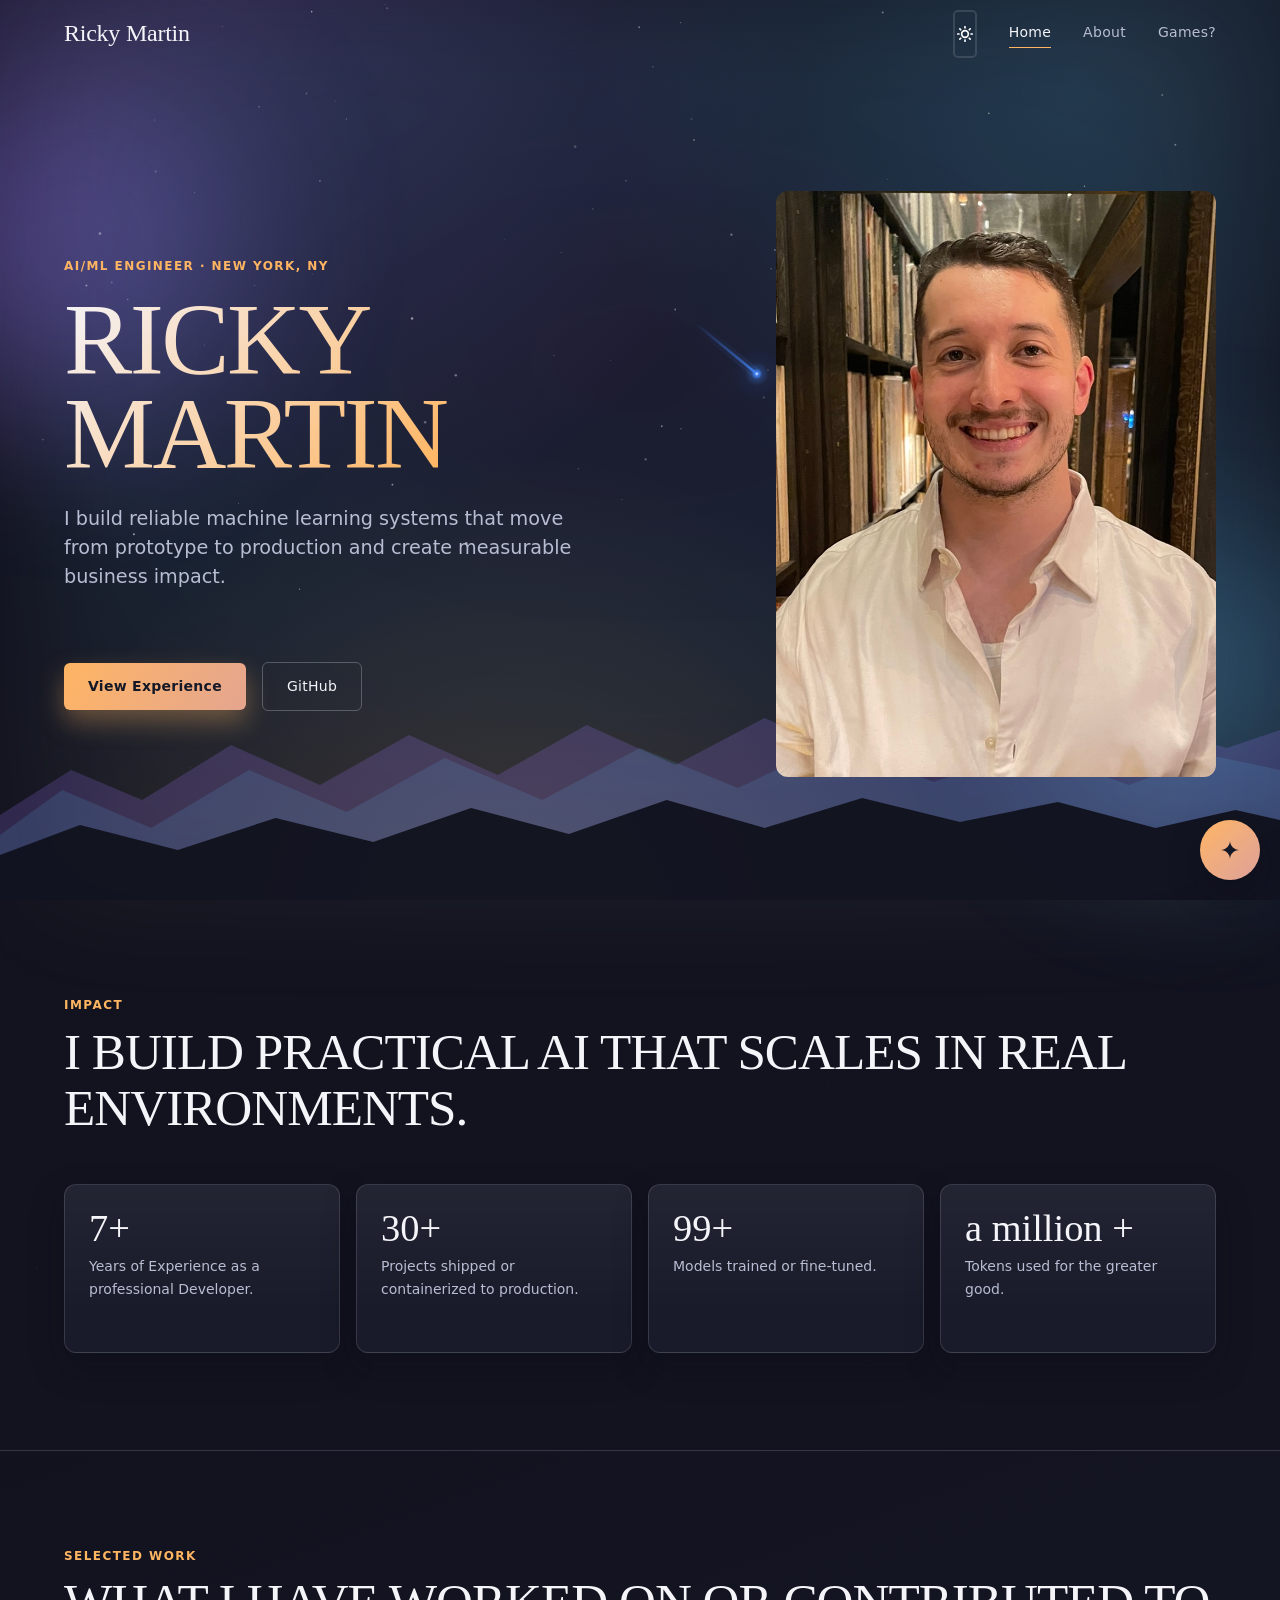
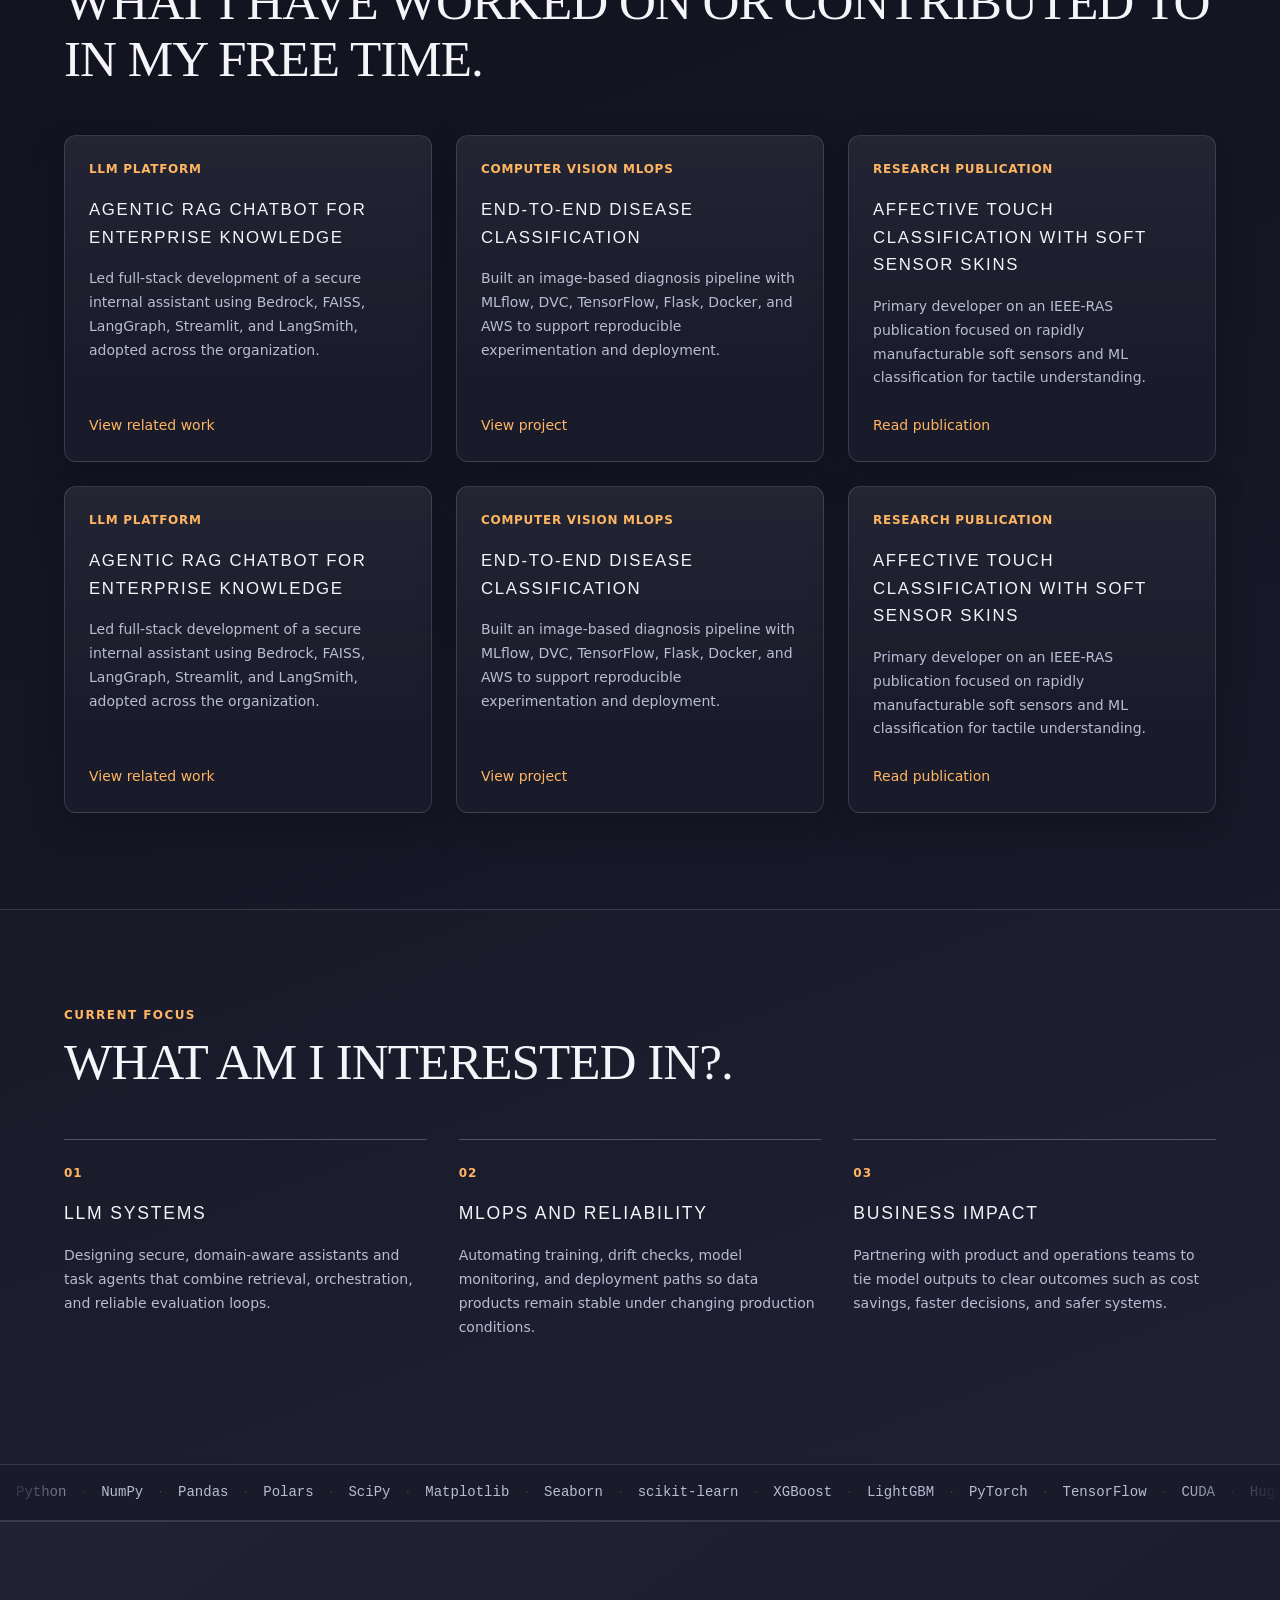
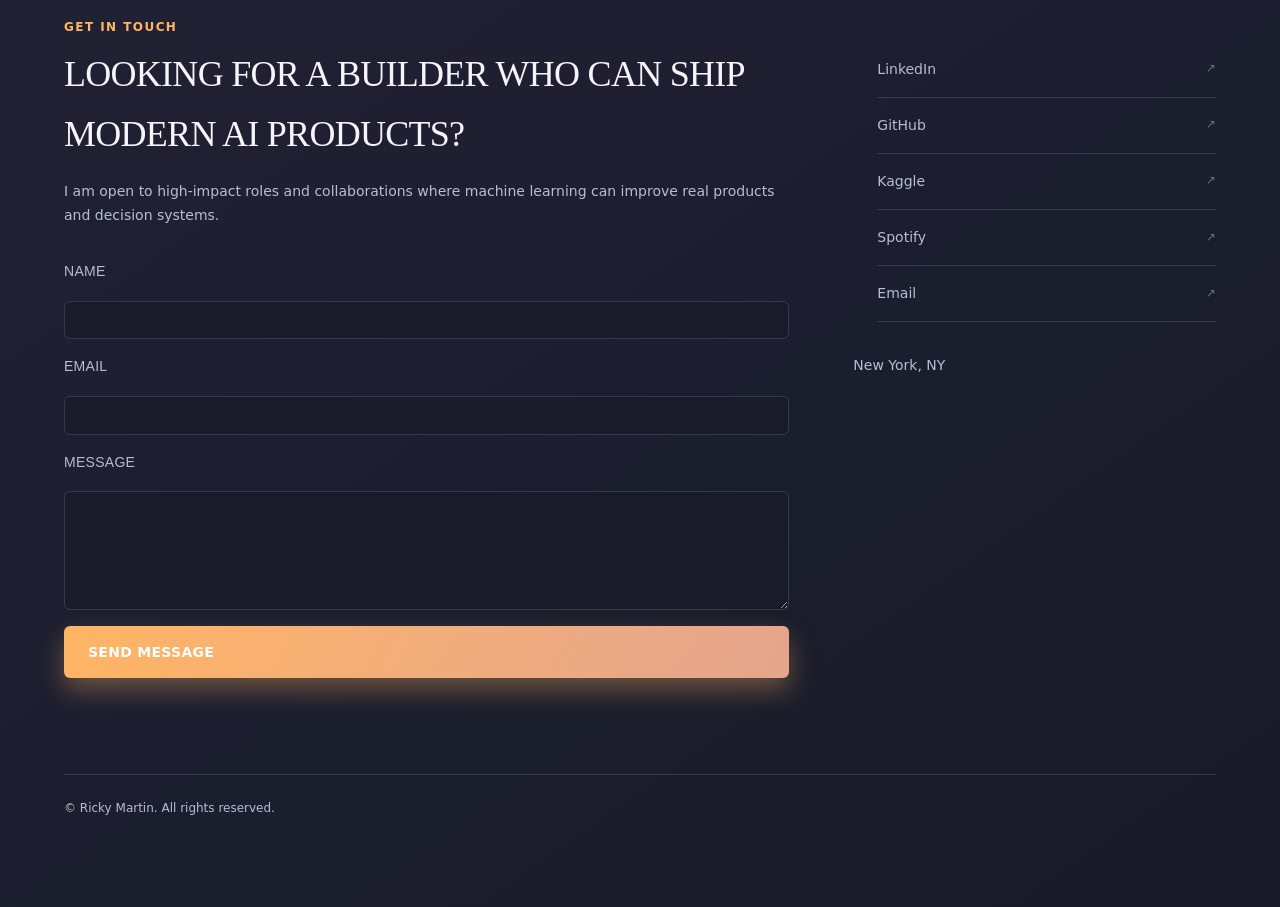
==== pages/index.html @ c0931a31 "revamped website" ====
<!DOCTYPE HTML>
<html lang="en">
	<head>
		<meta charset="utf-8">
		<meta name="viewport" content="width=device-width, initial-scale=1, user-scalable=no">
		<meta http-equiv="Content-Security-Policy" content="default-src 'self'; script-src 'self'; style-src 'self' 'unsafe-inline' https://fonts.googleapis.com; font-src 'self' https://fonts.gstatic.com data:; img-src 'self' data:; connect-src 'self' https://*.execute-api.us-east-1.amazonaws.com https://api.web3forms.com; frame-src 'none'; object-src 'none'; base-uri 'self'; form-action https://api.web3forms.com;">
		<meta name="referrer" content="strict-origin-when-cross-origin">
		<meta name="description" content="Ricky Martin — AI/ML Engineer with 6+ years building production intelligent systems. Based in New York, NY.">
		<link rel="icon" type="image/x-icon" href="/images/dolphin.png">
		<link rel="preconnect" href="https://fonts.googleapis.com">
		<link rel="preconnect" href="https://fonts.gstatic.com" crossorigin>
		<link href="https://fonts.googleapis.com/css2?family=Instrument+Serif:ital@0;1&family=Inter:wght@300;400;500;600&display=swap" rel="stylesheet">
		<link rel="stylesheet" href="../assets/css/main.css">
		<link rel="stylesheet" href="../assets/css/design.css">
		<script src="../assets/js/site.js"></script>
		<title>Ricky Martin — AI/ML Engineer</title>
	</head>

	<body>

		<!-- Scroll Progress -->
		<div id="scroll-progress"></div>

		<!-- Navigation -->
		<header id="nav">
			<div class="nav__inner">
				<a class="nav__logo" href="index.html">Ricky Martin</a>
				<button id="theme-toggle" class="theme-toggle" type="button" aria-label="Toggle theme" aria-pressed="false">Theme</button>
				<nav class="nav__links" aria-label="Main navigation">
					<a href="index.html" aria-current="page">Home</a>
					<a href="about.html">About</a>
					<a href="elements.html">Games?</a>
				</nav>
				<button id="nav-hamburger" aria-label="Toggle menu" aria-expanded="false">
					<span></span>
					<span></span>
					<span></span>
				</button>
			</div>
			<div id="nav-overlay" aria-hidden="true">
				<nav>
					<a href="index.html">Home</a>
					<a href="about.html">About</a>
					<a href="elements.html">Games?</a>
				</nav>
			</div>
		</header>

		<main>
			<div class="hero-zone">
			<section class="hero">
				<div class="hero__text">
					<p class="hero__eyebrow">AI/ML Engineer · New York, NY</p>
					<h1 class="hero__name">Ricky Martin</h1>
					<p class="hero__tagline">I build reliable machine learning systems that move from prototype to production and create measurable business impact.</p>
					<div class="hero__cta">
						<a class="btn-primary" href="about.html">View Experience</a>
						<a class="btn-outline" href="https://github.com/RickyMartin-dev" target="_blank" rel="noopener noreferrer">GitHub</a>
					</div>
				</div>
				<div class="hero__photo">
					<img src="../images/IMG_5181.jpg" alt="Ricky Martin — AI/ML Engineer">
				</div>
				<div class="hero__mountains" aria-hidden="true">
					<svg class="mountains-layer mountains-layer--back" viewBox="0 0 1440 230" preserveAspectRatio="none" xmlns="http://www.w3.org/2000/svg">
						<path d="M0,230 L0,145 L80,100 L160,130 L260,75 L360,115 L460,65 L560,105 L660,55 L760,95 L860,48 L960,88 L1060,42 L1160,82 L1280,52 L1380,78 L1440,60 L1440,230 Z"/>
					</svg>
					<svg class="mountains-layer mountains-layer--mid" viewBox="0 0 1440 230" preserveAspectRatio="none" xmlns="http://www.w3.org/2000/svg">
						<path d="M0,230 L0,165 L70,120 L170,158 L280,100 L390,142 L500,88 L610,130 L720,78 L830,118 L940,72 L1050,112 L1160,80 L1270,115 L1360,85 L1440,100 L1440,230 Z"/>
					</svg>
					<svg class="mountains-layer mountains-layer--front" viewBox="0 0 1440 230" preserveAspectRatio="none" xmlns="http://www.w3.org/2000/svg">
						<path d="M0,230 L0,185 L90,155 L200,180 L310,148 L420,172 L530,138 L640,164 L750,130 L860,158 L970,128 L1080,152 L1190,132 L1300,158 L1390,140 L1440,150 L1440,230 Z"/>
					</svg>
				</div>
			</section>

			<section class="section">
				<div class="container">
					<p class="section__label reveal">Impact</p>
					<h2 class="section__title reveal">I Build practical AI that scales in real environments.</h2>
					<div class="kpi-grid">
						<article class="kpi-card reveal">
							<span class="kpi-card__value">7+</span>
							<p class="kpi-card__label">Years of Experience as a professional Developer.</p>
						</article>
						<article class="kpi-card reveal">
							<span class="kpi-card__value">30+</span>
							<p class="kpi-card__label">Projects shipped or containerized to production.</p>
						</article>
						<article class="kpi-card reveal">
							<span class="kpi-card__value">100+</span>
							<p class="kpi-card__label">Models trained or fine-tuned.</p>
						</article>
						<article class="kpi-card reveal">
							<span class="kpi-card__value">a million +</span>
							<p class="kpi-card__label">Tokens used for the greater good.</p>
						</article>
					</div>
				</div>
			</section>
			</div><!-- /.hero-zone -->

			<section class="section">
				<div class="container">
					<p class="section__label reveal">Selected Work</p>
					<h2 class="section__title reveal">What I have Worked on or Contributed to in my free time.</h2>
					<div class="projects-grid">
						<article class="project-card reveal">
							<span class="project-card__tag">LLM Platform</span>
							<h3 class="project-card__title">Agentic RAG Chatbot for Enterprise Knowledge</h3>
							<p class="project-card__desc">Led full-stack development of a secure internal assistant using Bedrock, FAISS, LangGraph, Streamlit, and LangSmith, adopted across the organization.</p>
							<a target="_blank" rel="noopener noreferrer" href="https://github.com/RickyMartin-dev/Website_AI_Chatbot" class="project-card__link">View related work</a>
						</article>
						<article class="project-card reveal">
							<span class="project-card__tag">Computer Vision MLOps</span>
							<h3 class="project-card__title">End-to-End Disease Classification</h3>
							<p class="project-card__desc">Built an image-based diagnosis pipeline with MLflow, DVC, TensorFlow, Flask, Docker, and AWS to support reproducible experimentation and deployment.</p>
							<a target="_blank" rel="noopener noreferrer" href="https://github.com/RickyMartin-dev/End-to-End-CancerClassification" class="project-card__link">View project</a>
						</article>
						<article class="project-card reveal">
							<span class="project-card__tag">Research Publication</span>
							<h3 class="project-card__title">Affective Touch Classification with Soft Sensor Skins</h3>
							<p class="project-card__desc">Primary developer on an IEEE-RAS publication focused on rapidly manufacturable soft sensors and ML classification for tactile understanding.</p>
							<a target="_blank" rel="noopener noreferrer" href="https://ieeexplore.ieee.org/document/9116023" class="project-card__link">Read publication</a>
						</article>
						<article class="project-card reveal">
							<span class="project-card__tag">LLM Platform</span>
							<h3 class="project-card__title">Agentic RAG Chatbot for Enterprise Knowledge</h3>
							<p class="project-card__desc">Led full-stack development of a secure internal assistant using Bedrock, FAISS, LangGraph, Streamlit, and LangSmith, adopted across the organization.</p>
							<a target="_blank" rel="noopener noreferrer" href="https://github.com/RickyMartin-dev/Website_AI_Chatbot" class="project-card__link">View related work</a>
						</article>
						<article class="project-card reveal">
							<span class="project-card__tag">Computer Vision MLOps</span>
							<h3 class="project-card__title">End-to-End Disease Classification</h3>
							<p class="project-card__desc">Built an image-based diagnosis pipeline with MLflow, DVC, TensorFlow, Flask, Docker, and AWS to support reproducible experimentation and deployment.</p>
							<a target="_blank" rel="noopener noreferrer" href="https://github.com/RickyMartin-dev/End-to-End-CancerClassification" class="project-card__link">View project</a>
						</article>
						<article class="project-card reveal">
							<span class="project-card__tag">Research Publication</span>
							<h3 class="project-card__title">Affective Touch Classification with Soft Sensor Skins</h3>
							<p class="project-card__desc">Primary developer on an IEEE-RAS publication focused on rapidly manufacturable soft sensors and ML classification for tactile understanding.</p>
							<a target="_blank" rel="noopener noreferrer" href="https://ieeexplore.ieee.org/document/9116023" class="project-card__link">Read publication</a>
						</article>
					</div>
				</div>
			</section>

			<section class="section">
				<div class="container">
					<p class="section__label reveal">Current Focus</p>
					<h2 class="section__title reveal">What am I interested in?.</h2>
					<div class="traits">
						<article class="trait reveal">
							<span class="trait__num">01</span>
							<h3 class="trait__name">LLM Systems</h3>
							<p class="trait__body">Designing secure, domain-aware assistants and task agents that combine retrieval, orchestration, and reliable evaluation loops.</p>
						</article>
						<article class="trait reveal">
							<span class="trait__num">02</span>
							<h3 class="trait__name">MLOps and Reliability</h3>
							<p class="trait__body">Automating training, drift checks, model monitoring, and deployment paths so data products remain stable under changing production conditions.</p>
						</article>
						<article class="trait reveal">
							<span class="trait__num">03</span>
							<h3 class="trait__name">Business Impact</h3>
							<p class="trait__body">Partnering with product and operations teams to tie model outputs to clear outcomes such as cost savings, faster decisions, and safer systems.</p>
						</article>
					</div>
				</div>
			</section>
		</main>

		<!-- Tech Ticker -->
		<div class="tech-ticker" aria-label="Technologies and frameworks">
			<div class="ticker__mask">
				<div class="ticker__track">
					<a class="ticker__item" href="https://docs.python.org/3/" target="_blank" rel="noopener noreferrer">Python</a><span class="ticker__sep" aria-hidden="true">&middot;</span>
					<a class="ticker__item" href="https://numpy.org/doc/stable/" target="_blank" rel="noopener noreferrer">NumPy</a><span class="ticker__sep" aria-hidden="true">&middot;</span>
					<a class="ticker__item" href="https://pandas.pydata.org/docs/" target="_blank" rel="noopener noreferrer">Pandas</a><span class="ticker__sep" aria-hidden="true">&middot;</span>
					<a class="ticker__item" href="https://docs.pola.rs/" target="_blank" rel="noopener noreferrer">Polars</a><span class="ticker__sep" aria-hidden="true">&middot;</span>
					<a class="ticker__item" href="https://docs.scipy.org/doc/scipy/" target="_blank" rel="noopener noreferrer">SciPy</a><span class="ticker__sep" aria-hidden="true">&middot;</span>
					<a class="ticker__item" href="https://matplotlib.org/stable/" target="_blank" rel="noopener noreferrer">Matplotlib</a><span class="ticker__sep" aria-hidden="true">&middot;</span>
					<a class="ticker__item" href="https://seaborn.pydata.org/" target="_blank" rel="noopener noreferrer">Seaborn</a><span class="ticker__sep" aria-hidden="true">&middot;</span>
					<a class="ticker__item" href="https://scikit-learn.org/stable/" target="_blank" rel="noopener noreferrer">scikit-learn</a><span class="ticker__sep" aria-hidden="true">&middot;</span>
					<a class="ticker__item" href="https://xgboost.readthedocs.io/" target="_blank" rel="noopener noreferrer">XGBoost</a><span class="ticker__sep" aria-hidden="true">&middot;</span>
					<a class="ticker__item" href="https://lightgbm.readthedocs.io/" target="_blank" rel="noopener noreferrer">LightGBM</a><span class="ticker__sep" aria-hidden="true">&middot;</span>
					<a class="ticker__item" href="https://pytorch.org/docs/stable/" target="_blank" rel="noopener noreferrer">PyTorch</a><span class="ticker__sep" aria-hidden="true">&middot;</span>
					<a class="ticker__item" href="https://www.tensorflow.org/api_docs" target="_blank" rel="noopener noreferrer">TensorFlow</a><span class="ticker__sep" aria-hidden="true">&middot;</span>
					<a class="ticker__item" href="https://docs.nvidia.com/cuda/" target="_blank" rel="noopener noreferrer">CUDA</a><span class="ticker__sep" aria-hidden="true">&middot;</span>
					<a class="ticker__item" href="https://huggingface.co/docs" target="_blank" rel="noopener noreferrer">Hugging Face</a><span class="ticker__sep" aria-hidden="true">&middot;</span>
					<a class="ticker__item" href="https://huggingface.co/docs/transformers/" target="_blank" rel="noopener noreferrer">Transformers</a><span class="ticker__sep" aria-hidden="true">&middot;</span>
					<a class="ticker__item" href="https://python.langchain.com/docs/introduction/" target="_blank" rel="noopener noreferrer">LangChain</a><span class="ticker__sep" aria-hidden="true">&middot;</span>
					<a class="ticker__item" href="https://langchain-ai.github.io/langgraph/" target="_blank" rel="noopener noreferrer">LangGraph</a><span class="ticker__sep" aria-hidden="true">&middot;</span>
					<a class="ticker__item" href="https://docs.smith.langchain.com/" target="_blank" rel="noopener noreferrer">LangSmith</a><span class="ticker__sep" aria-hidden="true">&middot;</span>
					<a class="ticker__item" href="https://docs.llamaindex.ai/" target="_blank" rel="noopener noreferrer">LlamaIndex</a><span class="ticker__sep" aria-hidden="true">&middot;</span>
					<a class="ticker__item" href="https://docs.anthropic.com/" target="_blank" rel="noopener noreferrer">Anthropic</a><span class="ticker__sep" aria-hidden="true">&middot;</span>
					<a class="ticker__item" href="https://platform.openai.com/docs/" target="_blank" rel="noopener noreferrer">OpenAI</a><span class="ticker__sep" aria-hidden="true">&middot;</span>
					<a class="ticker__item" href="https://docs.crewai.com/" target="_blank" rel="noopener noreferrer">CrewAI</a><span class="ticker__sep" aria-hidden="true">&middot;</span>
					<a class="ticker__item" href="https://mlflow.org/docs/latest/" target="_blank" rel="noopener noreferrer">MLflow</a><span class="ticker__sep" aria-hidden="true">&middot;</span>
					<a class="ticker__item" href="https://docs.wandb.ai/" target="_blank" rel="noopener noreferrer">Weights &amp; Biases</a><span class="ticker__sep" aria-hidden="true">&middot;</span>
					<a class="ticker__item" href="https://optuna.readthedocs.io/" target="_blank" rel="noopener noreferrer">Optuna</a><span class="ticker__sep" aria-hidden="true">&middot;</span>
					<a class="ticker__item" href="https://docs.ray.io/" target="_blank" rel="noopener noreferrer">Ray</a><span class="ticker__sep" aria-hidden="true">&middot;</span>
					<a class="ticker__item" href="https://airflow.apache.org/docs/" target="_blank" rel="noopener noreferrer">Airflow</a><span class="ticker__sep" aria-hidden="true">&middot;</span>
					<a class="ticker__item" href="https://spark.apache.org/docs/latest/" target="_blank" rel="noopener noreferrer">Spark</a><span class="ticker__sep" aria-hidden="true">&middot;</span>
					<a class="ticker__item" href="https://docs.jupyter.org/" target="_blank" rel="noopener noreferrer">Jupyter</a><span class="ticker__sep" aria-hidden="true">&middot;</span>
					<a class="ticker__item" href="https://docs.streamlit.io/" target="_blank" rel="noopener noreferrer">Streamlit</a><span class="ticker__sep" aria-hidden="true">&middot;</span>
					<a class="ticker__item" href="https://docs.aws.amazon.com/" target="_blank" rel="noopener noreferrer">AWS</a><span class="ticker__sep" aria-hidden="true">&middot;</span>
					<a class="ticker__item" href="https://docs.aws.amazon.com/sagemaker/latest/dg/" target="_blank" rel="noopener noreferrer">SageMaker</a><span class="ticker__sep" aria-hidden="true">&middot;</span>
					<a class="ticker__item" href="https://docs.aws.amazon.com/lambda/latest/dg/" target="_blank" rel="noopener noreferrer">Lambda</a><span class="ticker__sep" aria-hidden="true">&middot;</span>
					<a class="ticker__item" href="https://docs.aws.amazon.com/s3/" target="_blank" rel="noopener noreferrer">S3</a><span class="ticker__sep" aria-hidden="true">&middot;</span>
					<a class="ticker__item" href="https://docs.aws.amazon.com/ec2/" target="_blank" rel="noopener noreferrer">EC2</a><span class="ticker__sep" aria-hidden="true">&middot;</span>
					<a class="ticker__item" href="https://cloud.google.com/docs" target="_blank" rel="noopener noreferrer">GCP</a><span class="ticker__sep" aria-hidden="true">&middot;</span>
					<a class="ticker__item" href="https://docs.docker.com/" target="_blank" rel="noopener noreferrer">Docker</a><span class="ticker__sep" aria-hidden="true">&middot;</span>
					<a class="ticker__item" href="https://kubernetes.io/docs/home/" target="_blank" rel="noopener noreferrer">Kubernetes</a><span class="ticker__sep" aria-hidden="true">&middot;</span>
					<a class="ticker__item" href="https://developer.hashicorp.com/terraform/docs" target="_blank" rel="noopener noreferrer">Terraform</a><span class="ticker__sep" aria-hidden="true">&middot;</span>
					<a class="ticker__item" href="https://docs.github.com/en/actions" target="_blank" rel="noopener noreferrer">GitHub Actions</a><span class="ticker__sep" aria-hidden="true">&middot;</span>
					<a class="ticker__item" href="https://fastapi.tiangolo.com/" target="_blank" rel="noopener noreferrer">FastAPI</a><span class="ticker__sep" aria-hidden="true">&middot;</span>
					<a class="ticker__item" href="https://flask.palletsprojects.com/" target="_blank" rel="noopener noreferrer">Flask</a><span class="ticker__sep" aria-hidden="true">&middot;</span>
					<a class="ticker__item" href="https://react.dev/" target="_blank" rel="noopener noreferrer">React</a><span class="ticker__sep" aria-hidden="true">&middot;</span>
					<a class="ticker__item" href="https://www.typescriptlang.org/docs/" target="_blank" rel="noopener noreferrer">TypeScript</a><span class="ticker__sep" aria-hidden="true">&middot;</span>
					<a class="ticker__item" href="https://developer.mozilla.org/en-US/docs/Web/JavaScript" target="_blank" rel="noopener noreferrer">JavaScript</a><span class="ticker__sep" aria-hidden="true">&middot;</span>
					<a class="ticker__item" href="https://www.postgresql.org/docs/" target="_blank" rel="noopener noreferrer">PostgreSQL</a><span class="ticker__sep" aria-hidden="true">&middot;</span>
					<a class="ticker__item" href="https://docs.aws.amazon.com/amazondynamodb/latest/developerguide/" target="_blank" rel="noopener noreferrer">DynamoDB</a><span class="ticker__sep" aria-hidden="true">&middot;</span>
					<a class="ticker__item" href="https://redis.io/docs/" target="_blank" rel="noopener noreferrer">Redis</a><span class="ticker__sep" aria-hidden="true">&middot;</span>
					<a class="ticker__item" href="https://docs.pinecone.io/" target="_blank" rel="noopener noreferrer">Pinecone</a><span class="ticker__sep" aria-hidden="true">&middot;</span>
					<a class="ticker__item" href="https://www.postgresql.org/docs/current/sql.html" target="_blank" rel="noopener noreferrer">SQL</a><span class="ticker__sep" aria-hidden="true">&middot;</span>
					<a class="ticker__item" href="https://docs.pydantic.dev/latest/" target="_blank" rel="noopener noreferrer">Pydantic</a><span class="ticker__sep" aria-hidden="true">&middot;</span>
					<a class="ticker__item" href="https://www.gnu.org/software/bash/manual/" target="_blank" rel="noopener noreferrer">Bash</a><span class="ticker__sep" aria-hidden="true">&middot;</span>
					<a class="ticker__item" href="https://www.kernel.org/doc/html/latest/" target="_blank" rel="noopener noreferrer">Linux</a><span class="ticker__sep" aria-hidden="true">&middot;</span>
					<!-- duplicate for seamless loop -->
					<a class="ticker__item" href="https://docs.python.org/3/" target="_blank" rel="noopener noreferrer">Python</a><span class="ticker__sep" aria-hidden="true">&middot;</span>
					<a class="ticker__item" href="https://numpy.org/doc/stable/" target="_blank" rel="noopener noreferrer">NumPy</a><span class="ticker__sep" aria-hidden="true">&middot;</span>
					<a class="ticker__item" href="https://pandas.pydata.org/docs/" target="_blank" rel="noopener noreferrer">Pandas</a><span class="ticker__sep" aria-hidden="true">&middot;</span>
					<a class="ticker__item" href="https://docs.pola.rs/" target="_blank" rel="noopener noreferrer">Polars</a><span class="ticker__sep" aria-hidden="true">&middot;</span>
					<a class="ticker__item" href="https://docs.scipy.org/doc/scipy/" target="_blank" rel="noopener noreferrer">SciPy</a><span class="ticker__sep" aria-hidden="true">&middot;</span>
					<a class="ticker__item" href="https://matplotlib.org/stable/" target="_blank" rel="noopener noreferrer">Matplotlib</a><span class="ticker__sep" aria-hidden="true">&middot;</span>
					<a class="ticker__item" href="https://seaborn.pydata.org/" target="_blank" rel="noopener noreferrer">Seaborn</a><span class="ticker__sep" aria-hidden="true">&middot;</span>
					<a class="ticker__item" href="https://scikit-learn.org/stable/" target="_blank" rel="noopener noreferrer">scikit-learn</a><span class="ticker__sep" aria-hidden="true">&middot;</span>
					<a class="ticker__item" href="https://xgboost.readthedocs.io/" target="_blank" rel="noopener noreferrer">XGBoost</a><span class="ticker__sep" aria-hidden="true">&middot;</span>
					<a class="ticker__item" href="https://lightgbm.readthedocs.io/" target="_blank" rel="noopener noreferrer">LightGBM</a><span class="ticker__sep" aria-hidden="true">&middot;</span>
					<a class="ticker__item" href="https://pytorch.org/docs/stable/" target="_blank" rel="noopener noreferrer">PyTorch</a><span class="ticker__sep" aria-hidden="true">&middot;</span>
					<a class="ticker__item" href="https://www.tensorflow.org/api_docs" target="_blank" rel="noopener noreferrer">TensorFlow</a><span class="ticker__sep" aria-hidden="true">&middot;</span>
					<a class="ticker__item" href="https://docs.nvidia.com/cuda/" target="_blank" rel="noopener noreferrer">CUDA</a><span class="ticker__sep" aria-hidden="true">&middot;</span>
					<a class="ticker__item" href="https://huggingface.co/docs" target="_blank" rel="noopener noreferrer">Hugging Face</a><span class="ticker__sep" aria-hidden="true">&middot;</span>
					<a class="ticker__item" href="https://huggingface.co/docs/transformers/" target="_blank" rel="noopener noreferrer">Transformers</a><span class="ticker__sep" aria-hidden="true">&middot;</span>
					<a class="ticker__item" href="https://python.langchain.com/docs/introduction/" target="_blank" rel="noopener noreferrer">LangChain</a><span class="ticker__sep" aria-hidden="true">&middot;</span>
					<a class="ticker__item" href="https://langchain-ai.github.io/langgraph/" target="_blank" rel="noopener noreferrer">LangGraph</a><span class="ticker__sep" aria-hidden="true">&middot;</span>
					<a class="ticker__item" href="https://docs.smith.langchain.com/" target="_blank" rel="noopener noreferrer">LangSmith</a><span class="ticker__sep" aria-hidden="true">&middot;</span>
					<a class="ticker__item" href="https://docs.llamaindex.ai/" target="_blank" rel="noopener noreferrer">LlamaIndex</a><span class="ticker__sep" aria-hidden="true">&middot;</span>
					<a class="ticker__item" href="https://docs.anthropic.com/" target="_blank" rel="noopener noreferrer">Anthropic</a><span class="ticker__sep" aria-hidden="true">&middot;</span>
					<a class="ticker__item" href="https://platform.openai.com/docs/" target="_blank" rel="noopener noreferrer">OpenAI</a><span class="ticker__sep" aria-hidden="true">&middot;</span>
					<a class="ticker__item" href="https://docs.crewai.com/" target="_blank" rel="noopener noreferrer">CrewAI</a><span class="ticker__sep" aria-hidden="true">&middot;</span>
					<a class="ticker__item" href="https://mlflow.org/docs/latest/" target="_blank" rel="noopener noreferrer">MLflow</a><span class="ticker__sep" aria-hidden="true">&middot;</span>
					<a class="ticker__item" href="https://docs.wandb.ai/" target="_blank" rel="noopener noreferrer">Weights &amp; Biases</a><span class="ticker__sep" aria-hidden="true">&middot;</span>
					<a class="ticker__item" href="https://optuna.readthedocs.io/" target="_blank" rel="noopener noreferrer">Optuna</a><span class="ticker__sep" aria-hidden="true">&middot;</span>
					<a class="ticker__item" href="https://docs.ray.io/" target="_blank" rel="noopener noreferrer">Ray</a><span class="ticker__sep" aria-hidden="true">&middot;</span>
					<a class="ticker__item" href="https://airflow.apache.org/docs/" target="_blank" rel="noopener noreferrer">Airflow</a><span class="ticker__sep" aria-hidden="true">&middot;</span>
					<a class="ticker__item" href="https://spark.apache.org/docs/latest/" target="_blank" rel="noopener noreferrer">Spark</a><span class="ticker__sep" aria-hidden="true">&middot;</span>
					<a class="ticker__item" href="https://docs.jupyter.org/" target="_blank" rel="noopener noreferrer">Jupyter</a><span class="ticker__sep" aria-hidden="true">&middot;</span>
					<a class="ticker__item" href="https://docs.streamlit.io/" target="_blank" rel="noopener noreferrer">Streamlit</a><span class="ticker__sep" aria-hidden="true">&middot;</span>
					<a class="ticker__item" href="https://docs.aws.amazon.com/" target="_blank" rel="noopener noreferrer">AWS</a><span class="ticker__sep" aria-hidden="true">&middot;</span>
					<a class="ticker__item" href="https://docs.aws.amazon.com/sagemaker/latest/dg/" target="_blank" rel="noopener noreferrer">SageMaker</a><span class="ticker__sep" aria-hidden="true">&middot;</span>
					<a class="ticker__item" href="https://docs.aws.amazon.com/lambda/latest/dg/" target="_blank" rel="noopener noreferrer">Lambda</a><span class="ticker__sep" aria-hidden="true">&middot;</span>
					<a class="ticker__item" href="https://docs.aws.amazon.com/s3/" target="_blank" rel="noopener noreferrer">S3</a><span class="ticker__sep" aria-hidden="true">&middot;</span>
					<a class="ticker__item" href="https://docs.aws.amazon.com/ec2/" target="_blank" rel="noopener noreferrer">EC2</a><span class="ticker__sep" aria-hidden="true">&middot;</span>
					<a class="ticker__item" href="https://cloud.google.com/docs" target="_blank" rel="noopener noreferrer">GCP</a><span class="ticker__sep" aria-hidden="true">&middot;</span>
					<a class="ticker__item" href="https://docs.docker.com/" target="_blank" rel="noopener noreferrer">Docker</a><span class="ticker__sep" aria-hidden="true">&middot;</span>
					<a class="ticker__item" href="https://kubernetes.io/docs/home/" target="_blank" rel="noopener noreferrer">Kubernetes</a><span class="ticker__sep" aria-hidden="true">&middot;</span>
					<a class="ticker__item" href="https://developer.hashicorp.com/terraform/docs" target="_blank" rel="noopener noreferrer">Terraform</a><span class="ticker__sep" aria-hidden="true">&middot;</span>
					<a class="ticker__item" href="https://docs.github.com/en/actions" target="_blank" rel="noopener noreferrer">GitHub Actions</a><span class="ticker__sep" aria-hidden="true">&middot;</span>
					<a class="ticker__item" href="https://fastapi.tiangolo.com/" target="_blank" rel="noopener noreferrer">FastAPI</a><span class="ticker__sep" aria-hidden="true">&middot;</span>
					<a class="ticker__item" href="https://flask.palletsprojects.com/" target="_blank" rel="noopener noreferrer">Flask</a><span class="ticker__sep" aria-hidden="true">&middot;</span>
					<a class="ticker__item" href="https://react.dev/" target="_blank" rel="noopener noreferrer">React</a><span class="ticker__sep" aria-hidden="true">&middot;</span>
					<a class="ticker__item" href="https://www.typescriptlang.org/docs/" target="_blank" rel="noopener noreferrer">TypeScript</a><span class="ticker__sep" aria-hidden="true">&middot;</span>
					<a class="ticker__item" href="https://developer.mozilla.org/en-US/docs/Web/JavaScript" target="_blank" rel="noopener noreferrer">JavaScript</a><span class="ticker__sep" aria-hidden="true">&middot;</span>
					<a class="ticker__item" href="https://www.postgresql.org/docs/" target="_blank" rel="noopener noreferrer">PostgreSQL</a><span class="ticker__sep" aria-hidden="true">&middot;</span>
					<a class="ticker__item" href="https://docs.aws.amazon.com/amazondynamodb/latest/developerguide/" target="_blank" rel="noopener noreferrer">DynamoDB</a><span class="ticker__sep" aria-hidden="true">&middot;</span>
					<a class="ticker__item" href="https://redis.io/docs/" target="_blank" rel="noopener noreferrer">Redis</a><span class="ticker__sep" aria-hidden="true">&middot;</span>
					<a class="ticker__item" href="https://docs.pinecone.io/" target="_blank" rel="noopener noreferrer">Pinecone</a><span class="ticker__sep" aria-hidden="true">&middot;</span>
					<a class="ticker__item" href="https://www.postgresql.org/docs/current/sql.html" target="_blank" rel="noopener noreferrer">SQL</a><span class="ticker__sep" aria-hidden="true">&middot;</span>
					<a class="ticker__item" href="https://docs.pydantic.dev/latest/" target="_blank" rel="noopener noreferrer">Pydantic</a><span class="ticker__sep" aria-hidden="true">&middot;</span>
					<a class="ticker__item" href="https://www.gnu.org/software/bash/manual/" target="_blank" rel="noopener noreferrer">Bash</a><span class="ticker__sep" aria-hidden="true">&middot;</span>
					<a class="ticker__item" href="https://www.kernel.org/doc/html/latest/" target="_blank" rel="noopener noreferrer">Linux</a><span class="ticker__sep" aria-hidden="true">&middot;</span>
				</div>
			</div>
		</div>

		<footer class="site-footer">
			<div class="container">
				<div class="footer__grid">
					<div>
						<p class="section__label">Get in touch</p>
						<h2 class="footer__heading">Looking for a builder who can ship modern AI products?</h2>
						<p class="footer__subtext">I am open to high-impact roles and collaborations where machine learning can improve real products and decision systems.</p>
						<form class="contact-form" action="https://api.web3forms.com/submit" method="POST">
							<input type="hidden" name="access_key" value="__WEB3FORMS_KEY__">
							<div class="form-field">
								<label for="name">Name</label>
								<input type="text" name="name" id="name">
							</div>
							<div class="form-field">
								<label for="email">Email</label>
								<input type="email" name="email" id="email">
							</div>
							<div class="form-field">
								<label for="message">Message</label>
								<textarea name="message" id="message" rows="4"></textarea>
							</div>
							<button class="btn-primary" type="submit">Send Message</button>
						</form>
					</div>
					<div>
						<ul class="social-links">
							<li><a href="https://www.linkedin.com/in/rickylm/" target="_blank" rel="noopener noreferrer"><span>LinkedIn</span><span class="link-arrow">↗</span></a></li>
							<li><a href="https://github.com/RickyMartin-dev" target="_blank" rel="noopener noreferrer"><span>GitHub</span><span class="link-arrow">↗</span></a></li>
							<li><a href="https://www.kaggle.com/rickymartindev" target="_blank" rel="noopener noreferrer"><span>Kaggle</span><span class="link-arrow">↗</span></a></li>
							<li><a href="https://open.spotify.com/artist/7slfeZO9LsJbWgpkIoXBUJ" target="_blank" rel="noopener noreferrer"><span>Spotify</span><span class="link-arrow">↗</span></a></li>
							<li><a href="mailto:rickylenmartin@gmail.com"><span>Email</span><span class="link-arrow">↗</span></a></li>
						</ul>
						<p class="footer__location">New York, NY</p>
					</div>
				</div>
				<p class="footer__copy">&copy; Ricky Martin. All rights reserved.</p>
			</div>
		</footer>

		<!-- Scripts -->
			<script src="../assets/js/jquery.min.js"></script>
			<script src="../assets/js/jquery.scrollex.min.js"></script>
			<script src="../assets/js/browser.min.js"></script>
			<script src="../assets/js/breakpoints.min.js"></script>
			<script src="../assets/js/util.js"></script>
			<script src="../assets/js/chatbot.config.js"></script>
			<script src="../assets/js/chatbot.js"></script>

		<!-- Chatbot Widget -->
		<div id="chatbot-widget">
			<div id="chatbot-button">
				<svg xmlns="http://www.w3.org/2000/svg" viewBox="0 0 24 24" width="22" height="22" fill="currentColor" aria-hidden="true"><path d="M12 2C12 7.5 7.5 12 2 12C7.5 12 12 16.5 12 22C12 16.5 16.5 12 22 12C16.5 12 12 7.5 12 2Z"/></svg>
			</div>
			<div id="chatbot-container">
				<div id="chatbot-header">
					<h3>Chat with me</h3>
					<button id="chatbot-close">&times;</button>
				</div>
				<div id="chatbot-messages">
					<div class="chatbot-message bot-message">
						<p>Hi! I'm Ricky's AI assistant. How can I help you today? (Please keep in mind chatbot may experience a cold start)</p>
					</div>
				</div>
				<div id="chatbot-input-container">
					<input type="text" id="chatbot-input" placeholder="Type your message...">
					<button id="chatbot-send"><i class="fas fa-paper-plane"></i></button>
				</div>
			</div>
		</div>

	</body>
</html>
---- assets/css/main.css ----
@import url(fontawesome-all.min.css);
@import url("https://fonts.googleapis.com/css?family=Raleway:200,700|Source+Sans+Pro:300,600,300italic,600italic");

/*
	Solid State by HTML5 UP
	html5up.net | @ajlkn
	Free for personal and commercial use under the CCA 3.0 license (html5up.net/license)
*/

html, body, div, span, applet, object,
iframe, h1, h2, h3, h4, h5, h6, p, ap, blockquote, 
pre, a, aa, abbr, acronym, address, big, cite,
code, del, dfn, em, img, ins, kbd, q, s, samp,
small, strike, strong, sub, sup, tt, var, b,
u, i, center, dl, dt, dd, ol, ul, li, fieldset,
form, label, legend, table, caption, tbody,
tfoot, thead, tr, th, td, article, aside,
canvas, details, embed, figure, figcaption,
footer, header, hgroup, menu, nav, output, ruby,
section, summary, time, mark, audio, video {
	margin: 0;
	padding: 0;
	border: 0;
	font-size: 100%;
	font: inherit;
	vertical-align: baseline;}

article, aside, details, figcaption, figure,
footer, header, hgroup, menu, nav, section {
	display: block;}

body {
	line-height: 1;
}

ol, ul {
	list-style: none;
}

blockquote, q {
	quotes: none;
}

	blockquote:before, blockquote:after, q:before, q:after {
		content: '';
		content: none;
	}

table {
	border-collapse: collapse;
	border-spacing: 0;
}

body {
	-webkit-text-size-adjust: none;
}

mark {
	background-color: transparent;
	color: inherit;
}

input::-moz-focus-inner {
	border: 0;
	padding: 0;
}

input, select, textarea {
	-moz-appearance: none;
	-webkit-appearance: none;
	-ms-appearance: none;
	appearance: none;
}

/* Basic */

	@-ms-viewport {
		width: device-width;
	}

	body {
		-ms-overflow-style: scrollbar;
	}

	@media screen and (max-width: 480px) {

		html, body {
			min-width: 320px;
		}

	}

	html {
		box-sizing: border-box;
	}

	*, *:before, *:after {
		box-sizing: inherit;
	}

	body {
		background-color: #2e3141;
		/* Gradient of the background thing */
		background-image: linear-gradient(to top, rgba(141, 142, 145, 0.8), rgba(46, 49, 65, 0.8)), url("../../images/bg.jpg");
		/*background-image: linear-gradient(to top, rgba(46, 49, 65, 0.8), rgba(46, 49, 65, 0.8)), url("../../images/bg.jpg");*/
		background-size: auto,
 cover;
		background-attachment: fixed,
 fixed;
		background-position: center,
 center;
	}

		body.is-preload *, body.is-preload *:before, body.is-preload *:after {
			-moz-animation: none !important;
			-webkit-animation: none !important;
			-ms-animation: none !important;
			animation: none !important;
			-moz-transition: none !important;
			-webkit-transition: none !important;
			-ms-transition: none !important;
			transition: none !important;
		}

/* Type */

	body, input, select, textarea {
		color: #ffffff;
		font-family: "Source Sans Pro", Helvetica, sans-serif;
		font-size: 16.5pt;
		font-weight: 300;
		line-height: 1.65;
	}

		@media screen and (max-width: 1680px) {

			body, input, select, textarea {
				font-size: 13pt;
			}

		}

		@media screen and (max-width: 1280px) {

			body, input, select, textarea {
				font-size: 12pt;
			}

		}

		@media screen and (max-width: 980px) {

			body, input, select, textarea {
				font-size: 12pt;
			}

		}

		@media screen and (max-width: 736px) {

			body, input, select, textarea {
				font-size: 12pt;
			}

		}

		@media screen and (max-width: 480px) {

			body, input, select, textarea {
				font-size: 12pt;
			}

		}

	a {
		-moz-transition: color 0.2s ease-in-out, border-bottom-color 0.2s ease-in-out;
		-webkit-transition: color 0.2s ease-in-out, border-bottom-color 0.2s ease-in-out;
		-ms-transition: color 0.2s ease-in-out, border-bottom-color 0.2s ease-in-out;
		transition: color 0.2s ease-in-out, border-bottom-color 0.2s ease-in-out;
		border-bottom: dotted 1px rgba(255, 255, 255, 0.35);
		color: #ffffff;
		text-decoration: none;
	}a
		
		a:hover {
			border-bottom-color: transparent;
			color: #ffffff !important;
		}
		

		a.special:not(.button) {
			text-decoration: none;
			border-bottom: 0;
			display: block;
			font-family: Raleway, Helvetica, sans-serif;
			font-size: 0.8em;
			font-weight: 700;
			letter-spacing: 0.1em;
			margin: 0 0 2em 0;
			text-transform: uppercase;
		}

			a.special:not(.button):before {
				-moz-osx-font-smoothing: grayscale;
				-webkit-font-smoothing: antialiased;
				display: inline-block;
				font-style: normal;
				font-variant: normal;
				text-rendering: auto;
				line-height: 1;
				text-transform: none !important;
				font-family: 'Font Awesome 5 Free';
				font-weight: 900;
			}

			a.special:not(.button):before {
				-moz-transition: background-color 0.2s ease-in-out;
				-webkit-transition: background-color 0.2s ease-in-out;
				-ms-transition: background-color 0.2s ease-in-out;
				transition: background-color 0.2s ease-in-out;
				border-radius: 100%;
				border: solid 2px rgba(255, 255, 255, 0.125);
				content: '\f105';
				display: inline-block;
				font-size: 1.25em;
				height: 2em;
				line-height: 1.75em;
				margin-right: 0.85em;
				text-align: center;
				text-indent: 0.15em;
				vertical-align: middle;
				width: 2em;
			}

			a.special:not(.button):hover:before {
				background-color: rgba(255, 255, 255, 0.025);
			}

			a.special:not(.button):active:before {
				background-color: rgba(255, 255, 255, 0.1);
			}
		
		/**/
		a.one:not(.button) {
			text-decoration: none;
			border-bottom: 0;
			display: block;
			font-family: Raleway, Helvetica, sans-serif;
			font-size: 0.8em;
			font-weight: 700;
			letter-spacing: 0.1em;
			margin: 0 0 2em 0;
			color: #000000;
			text-transform: uppercase;
		}
		

			a.one:not(.button):before {
				-moz-osx-font-smoothing: grayscale;
				-webkit-font-smoothing: antialiased;
				display: inline-block;
				font-style: normal;
				font-variant: normal;
				text-rendering: auto;
				line-height: 1;
				text-transform: none !important;
				font-family: 'Font Awesome 5 Free';
				font-weight: 900;
			}

			a.one:not(.button):before {
				-moz-transition: background-color 0.2s ease-in-out;
				-webkit-transition: background-color 0.2s ease-in-out;
				-ms-transition: background-color 0.2s ease-in-out;
				transition: background-color 0.2s ease-in-out;
				border-radius: 100%;
				border: solid 2px rgba(0, 0, 0, 0.125);
				content: '\f105';
				display: inline-block;
				font-size: 1.25em;
				height: 2em;
				line-height: 1.75em;
				margin-right: 0.85em;
				text-align: center;
				text-indent: 0.15em;
				vertical-align: middle;
				width: 2em;
			}

			a.one:not(.button):hover:before {
				background-color: rgba(0, 0, 0, 0.025);
			}

			a.one:not(.button):active:before {
				background-color: rgba(0, 0, 0, 0.075);
			}

	strong, b {
		color: #ffffff;
		font-weight: 600;
	}

	em, i {
		font-style: italic;
	}

	p {
		margin: 0 0 2em 0;
	}

	ap {
		margin: 0 0 2em 0;
		color: #1D1D1F;
	}

	h1, h2, h3, h4, h5, h6 {
		color: #ffffff;
		font-family: Raleway, Helvetica, sans-serif;
		font-weight: 700;
		letter-spacing: 0.1em;
		margin: 0 0 1em 0;
		text-transform: uppercase;
	}

		h1 a, h2 a, h3 a, h4 a, h5 a, h6 a {
			color: inherit;
			text-decoration: none;
			border-bottom: 0;
		}

		h1 span, h2 span, h3 span, h4 span, h5 span, h6 span {
			font-weight: 200;
		}

		h1.major, h2.major, h3.major, h4.major, h5.major, h6.major {
			padding-bottom: 1em;
			border-bottom: solid 2px rgba(255, 255, 255, 0.125);
		}
		h1.antimajor, h2.antimajor, h3.antimajor, h4.antimajor, h5.antimajor, h6.antimajor {
			color: #1D1D1F;
			padding-bottom: 1em;
			border-bottom: solid 2px rgba(0, 0, 0, 0.125);
		}

	h2 {
		font-size: 1.2em;
	}

	h3 {
		font-size: 0.9em;
	}

	h4 {
		font-size: 0.7em;
	}

	h5 {
		font-size: 0.7em;
	}

	h6 {
		font-size: 0.7em;
	}

	@media screen and (max-width: 736px) {

		h2 {
			font-size: 1em;
		}

		h3 {
			font-size: 0.8em;
		}

	}

	sub {
		font-size: 0.8em;
		position: relative;
		top: 0.5em;
	}

	sup {
		font-size: 0.8em;
		position: relative;
		top: -0.5em;
	}

	blockquote {
		border-left: solid 4px rgba(255, 255, 255, 0.125);
		font-style: italic;
		margin: 0 0 2em 0;
		padding: 0.5em 0 0.5em 2em;
	}

	code {
		background: rgba(255, 255, 255, 0.025);
		border-radius: 5px;
		border: solid 2px rgba(255, 255, 255, 0.125);
		font-family: "Courier New", monospace;
		font-size: 0.9em;
		margin: 0 0.25em;
		padding: 0.25em 0.65em;
	}

	pre {
		-webkit-overflow-scrolling: touch;
		font-family: "Courier New", monospace;
		font-size: 0.9em;
		margin: 0 0 2em 0;
	}

		pre code {
			display: block;
			line-height: 1.75em;
			padding: 1em 1.5em;
			overflow-x: auto;
		}

	hr {
		border: 0;
		border-bottom: solid 2px rgba(255, 255, 255, 0.125);
		margin: 2.5em 0;
	}

		hr.major {
			margin: 4em 0;
		}
		hr.antimajor {
			margin: 4em 0;
		}

	.align-left {
		text-align: left;
	}

	.align-center {
		text-align: center;
	}

	.align-right {
		text-align: right;
	}

/* Row */

	.row {
		display: flex;
		flex-wrap: wrap;
		box-sizing: border-box;
		align-items: stretch;
	}

		.row > * {
			box-sizing: border-box;
		}

		.row.gtr-uniform > * > :last-child {
			margin-bottom: 0;
		}

		.row.aln-left {
			justify-content: flex-start;
		}

		.row.aln-center {
			justify-content: center;
		}

		.row.aln-right {
			justify-content: flex-end;
		}

		.row.aln-top {
			align-items: flex-start;
		}

		.row.aln-middle {
			align-items: center;
		}

		.row.aln-bottom {
			align-items: flex-end;
		}

		.row > .imp {
			order: -1;
		}

		.row > .col-1 {
			width: 8.33333%;
		}

		.row > .off-1 {
			margin-left: 8.33333%;
		}

		.row > .col-2 {
			width: 16.66667%;
		}

		.row > .off-2 {
			margin-left: 16.66667%;
		}

		.row > .col-3 {
			width: 25%;
		}

		.row > .off-3 {
			margin-left: 25%;
		}

		.row > .col-4 {
			width: 33.33333%;
		}

		.row > .off-4 {
			margin-left: 33.33333%;
		}

		.row > .col-5 {
			width: 41.66667%;
		}

		.row > .off-5 {
			margin-left: 41.66667%;
		}

		.row > .col-6 {
			width: 50%;
		}

		.row > .off-6 {
			margin-left: 50%;
		}

		.row > .col-7 {
			width: 58.33333%;
		}

		.row > .off-7 {
			margin-left: 58.33333%;
		}

		.row > .col-8 {
			width: 66.66667%;
		}

		.row > .off-8 {
			margin-left: 66.66667%;
		}

		.row > .col-9 {
			width: 75%;
		}

		.row > .off-9 {
			margin-left: 75%;
		}

		.row > .col-10 {
			width: 83.33333%;
		}

		.row > .off-10 {
			margin-left: 83.33333%;
		}

		.row > .col-11 {
			width: 91.66667%;
		}

		.row > .off-11 {
			margin-left: 91.66667%;
		}

		.row > .col-12 {
			width: 100%;
		}

		.row > .off-12 {
			margin-left: 100%;
		}

		.row.gtr-0 {
			margin-top: 0;
			margin-left: 0em;
		}

			.row.gtr-0 > * {
				padding: 0 0 0 0em;
			}

			.row.gtr-0.gtr-uniform {
				margin-top: 0em;
			}

				.row.gtr-0.gtr-uniform > * {
					padding-top: 0em;
				}

		.row.gtr-25 {
			margin-top: 0;
			margin-left: -0.4375em;
		}

			.row.gtr-25 > * {
				padding: 0 0 0 0.4375em;
			}

			.row.gtr-25.gtr-uniform {
				margin-top: -0.4375em;
			}

				.row.gtr-25.gtr-uniform > * {
					padding-top: 0.4375em;
				}

		.row.gtr-50 {
			margin-top: 0;
			margin-left: -0.875em;
		}

			.row.gtr-50 > * {
				padding: 0 0 0 0.875em;
			}

			.row.gtr-50.gtr-uniform {
				margin-top: -0.875em;
			}

				.row.gtr-50.gtr-uniform > * {
					padding-top: 0.875em;
				}

		.row {
			margin-top: 0;
			margin-left: -1.75em;
		}

			.row > * {
				padding: 0 0 0 1.75em;
			}

			.row.gtr-uniform {
				margin-top: -1.75em;
			}

				.row.gtr-uniform > * {
					padding-top: 1.75em;
				}

		.row.gtr-150 {
			margin-top: 0;
			margin-left: -2.625em;
		}

			.row.gtr-150 > * {
				padding: 0 0 0 2.625em;
			}

			.row.gtr-150.gtr-uniform {
				margin-top: -2.625em;
			}

				.row.gtr-150.gtr-uniform > * {
					padding-top: 2.625em;
				}

		.row.gtr-200 {
			margin-top: 0;
			margin-left: -3.5em;
		}

			.row.gtr-200 > * {
				padding: 0 0 0 3.5em;
			}

			.row.gtr-200.gtr-uniform {
				margin-top: -3.5em;
			}

				.row.gtr-200.gtr-uniform > * {
					padding-top: 3.5em;
				}

		@media screen and (max-width: 1680px) {

			.row {
				display: flex;
				flex-wrap: wrap;
				box-sizing: border-box;
				align-items: stretch;
			}

				.row > * {
					box-sizing: border-box;
				}

				.row.gtr-uniform > * > :last-child {
					margin-bottom: 0;
				}

				.row.aln-left {
					justify-content: flex-start;
				}

				.row.aln-center {
					justify-content: center;
				}

				.row.aln-right {
					justify-content: flex-end;
				}

				.row.aln-top {
					align-items: flex-start;
				}

				.row.aln-middle {
					align-items: center;
				}

				.row.aln-bottom {
					align-items: flex-end;
				}

				.row > .imp-xlarge {
					order: -1;
				}

				.row > .col-1-xlarge {
					width: 8.33333%;
				}

				.row > .off-1-xlarge {
					margin-left: 8.33333%;
				}

				.row > .col-2-xlarge {
					width: 16.66667%;
				}

				.row > .off-2-xlarge {
					margin-left: 16.66667%;
				}

				.row > .col-3-xlarge {
					width: 25%;
				}

				.row > .off-3-xlarge {
					margin-left: 25%;
				}

				.row > .col-4-xlarge {
					width: 33.33333%;
				}

				.row > .off-4-xlarge {
					margin-left: 33.33333%;
				}

				.row > .col-5-xlarge {
					width: 41.66667%;
				}

				.row > .off-5-xlarge {
					margin-left: 41.66667%;
				}

				.row > .col-6-xlarge {
					width: 50%;
				}

				.row > .off-6-xlarge {
					margin-left: 50%;
				}

				.row > .col-7-xlarge {
					width: 58.33333%;
				}

				.row > .off-7-xlarge {
					margin-left: 58.33333%;
				}

				.row > .col-8-xlarge {
					width: 66.66667%;
				}

				.row > .off-8-xlarge {
					margin-left: 66.66667%;
				}

				.row > .col-9-xlarge {
					width: 75%;
				}

				.row > .off-9-xlarge {
					margin-left: 75%;
				}

				.row > .col-10-xlarge {
					width: 83.33333%;
				}

				.row > .off-10-xlarge {
					margin-left: 83.33333%;
				}

				.row > .col-11-xlarge {
					width: 91.66667%;
				}

				.row > .off-11-xlarge {
					margin-left: 91.66667%;
				}

				.row > .col-12-xlarge {
					width: 100%;
				}

				.row > .off-12-xlarge {
					margin-left: 100%;
				}

				.row.gtr-0 {
					margin-top: 0;
					margin-left: 0em;
				}

					.row.gtr-0 > * {
						padding: 0 0 0 0em;
					}

					.row.gtr-0.gtr-uniform {
						margin-top: 0em;
					}

						.row.gtr-0.gtr-uniform > * {
							padding-top: 0em;
						}

				.row.gtr-25 {
					margin-top: 0;
					margin-left: -0.4375em;
				}

					.row.gtr-25 > * {
						padding: 0 0 0 0.4375em;
					}

					.row.gtr-25.gtr-uniform {
						margin-top: -0.4375em;
					}

						.row.gtr-25.gtr-uniform > * {
							padding-top: 0.4375em;
						}

				.row.gtr-50 {
					margin-top: 0;
					margin-left: -0.875em;
				}

					.row.gtr-50 > * {
						padding: 0 0 0 0.875em;
					}

					.row.gtr-50.gtr-uniform {
						margin-top: -0.875em;
					}

						.row.gtr-50.gtr-uniform > * {
							padding-top: 0.875em;
						}

				.row {
					margin-top: 0;
					margin-left: -1.75em;
				}

					.row > * {
						padding: 0 0 0 1.75em;
					}

					.row.gtr-uniform {
						margin-top: -1.75em;
					}

						.row.gtr-uniform > * {
							padding-top: 1.75em;
						}

				.row.gtr-150 {
					margin-top: 0;
					margin-left: -2.625em;
				}

					.row.gtr-150 > * {
						padding: 0 0 0 2.625em;
					}

					.row.gtr-150.gtr-uniform {
						margin-top: -2.625em;
					}

						.row.gtr-150.gtr-uniform > * {
							padding-top: 2.625em;
						}

				.row.gtr-200 {
					margin-top: 0;
					margin-left: -3.5em;
				}

					.row.gtr-200 > * {
						padding: 0 0 0 3.5em;
					}

					.row.gtr-200.gtr-uniform {
						margin-top: -3.5em;
					}

						.row.gtr-200.gtr-uniform > * {
							padding-top: 3.5em;
						}

		}

		@media screen and (max-width: 1280px) {

			.row {
				display: flex;
				flex-wrap: wrap;
				box-sizing: border-box;
				align-items: stretch;
			}

				.row > * {
					box-sizing: border-box;
				}

				.row.gtr-uniform > * > :last-child {
					margin-bottom: 0;
				}

				.row.aln-left {
					justify-content: flex-start;
				}

				.row.aln-center {
					justify-content: center;
				}

				.row.aln-right {
					justify-content: flex-end;
				}

				.row.aln-top {
					align-items: flex-start;
				}

				.row.aln-middle {
					align-items: center;
				}

				.row.aln-bottom {
					align-items: flex-end;
				}

				.row > .imp-large {
					order: -1;
				}

				.row > .col-1-large {
					width: 8.33333%;
				}

				.row > .off-1-large {
					margin-left: 8.33333%;
				}

				.row > .col-2-large {
					width: 16.66667%;
				}

				.row > .off-2-large {
					margin-left: 16.66667%;
				}

				.row > .col-3-large {
					width: 25%;
				}

				.row > .off-3-large {
					margin-left: 25%;
				}

				.row > .col-4-large {
					width: 33.33333%;
				}

				.row > .off-4-large {
					margin-left: 33.33333%;
				}

				.row > .col-5-large {
					width: 41.66667%;
				}

				.row > .off-5-large {
					margin-left: 41.66667%;
				}

				.row > .col-6-large {
					width: 50%;
				}

				.row > .off-6-large {
					margin-left: 50%;
				}

				.row > .col-7-large {
					width: 58.33333%;
				}

				.row > .off-7-large {
					margin-left: 58.33333%;
				}

				.row > .col-8-large {
					width: 66.66667%;
				}

				.row > .off-8-large {
					margin-left: 66.66667%;
				}

				.row > .col-9-large {
					width: 75%;
				}

				.row > .off-9-large {
					margin-left: 75%;
				}

				.row > .col-10-large {
					width: 83.33333%;
				}

				.row > .off-10-large {
					margin-left: 83.33333%;
				}

				.row > .col-11-large {
					width: 91.66667%;
				}

				.row > .off-11-large {
					margin-left: 91.66667%;
				}

				.row > .col-12-large {
					width: 100%;
				}

				.row > .off-12-large {
					margin-left: 100%;
				}

				.row.gtr-0 {
					margin-top: 0;
					margin-left: 0em;
				}

					.row.gtr-0 > * {
						padding: 0 0 0 0em;
					}

					.row.gtr-0.gtr-uniform {
						margin-top: 0em;
					}

						.row.gtr-0.gtr-uniform > * {
							padding-top: 0em;
						}

				.row.gtr-25 {
					margin-top: 0;
					margin-left: -0.4375em;
				}

					.row.gtr-25 > * {
						padding: 0 0 0 0.4375em;
					}

					.row.gtr-25.gtr-uniform {
						margin-top: -0.4375em;
					}

						.row.gtr-25.gtr-uniform > * {
							padding-top: 0.4375em;
						}

				.row.gtr-50 {
					margin-top: 0;
					margin-left: -0.875em;
				}

					.row.gtr-50 > * {
						padding: 0 0 0 0.875em;
					}

					.row.gtr-50.gtr-uniform {
						margin-top: -0.875em;
					}

						.row.gtr-50.gtr-uniform > * {
							padding-top: 0.875em;
						}

				.row {
					margin-top: 0;
					margin-left: -1.75em;
				}

					.row > * {
						padding: 0 0 0 1.75em;
					}

					.row.gtr-uniform {
						margin-top: -1.75em;
					}

						.row.gtr-uniform > * {
							padding-top: 1.75em;
						}

				.row.gtr-150 {
					margin-top: 0;
					margin-left: -2.625em;
				}

					.row.gtr-150 > * {
						padding: 0 0 0 2.625em;
					}

					.row.gtr-150.gtr-uniform {
						margin-top: -2.625em;
					}

						.row.gtr-150.gtr-uniform > * {
							padding-top: 2.625em;
						}

				.row.gtr-200 {
					margin-top: 0;
					margin-left: -3.5em;
				}

					.row.gtr-200 > * {
						padding: 0 0 0 3.5em;
					}

					.row.gtr-200.gtr-uniform {
						margin-top: -3.5em;
					}

						.row.gtr-200.gtr-uniform > * {
							padding-top: 3.5em;
						}

		}

		@media screen and (max-width: 980px) {

			.row {
				display: flex;
				flex-wrap: wrap;
				box-sizing: border-box;
				align-items: stretch;
			}

				.row > * {
					box-sizing: border-box;
				}

				.row.gtr-uniform > * > :last-child {
					margin-bottom: 0;
				}

				.row.aln-left {
					justify-content: flex-start;
				}

				.row.aln-center {
					justify-content: center;
				}

				.row.aln-right {
					justify-content: flex-end;
				}

				.row.aln-top {
					align-items: flex-start;
				}

				.row.aln-middle {
					align-items: center;
				}

				.row.aln-bottom {
					align-items: flex-end;
				}

				.row > .imp-medium {
					order: -1;
				}

				.row > .col-1-medium {
					width: 8.33333%;
				}

				.row > .off-1-medium {
					margin-left: 8.33333%;
				}

				.row > .col-2-medium {
					width: 16.66667%;
				}

				.row > .off-2-medium {
					margin-left: 16.66667%;
				}

				.row > .col-3-medium {
					width: 25%;
				}

				.row > .off-3-medium {
					margin-left: 25%;
				}

				.row > .col-4-medium {
					width: 33.33333%;
				}

				.row > .off-4-medium {
					margin-left: 33.33333%;
				}

				.row > .col-5-medium {
					width: 41.66667%;
				}

				.row > .off-5-medium {
					margin-left: 41.66667%;
				}

				.row > .col-6-medium {
					width: 50%;
				}

				.row > .off-6-medium {
					margin-left: 50%;
				}

				.row > .col-7-medium {
					width: 58.33333%;
				}

				.row > .off-7-medium {
					margin-left: 58.33333%;
				}

				.row > .col-8-medium {
					width: 66.66667%;
				}

				.row > .off-8-medium {
					margin-left: 66.66667%;
				}

				.row > .col-9-medium {
					width: 75%;
				}

				.row > .off-9-medium {
					margin-left: 75%;
				}

				.row > .col-10-medium {
					width: 83.33333%;
				}

				.row > .off-10-medium {
					margin-left: 83.33333%;
				}

				.row > .col-11-medium {
					width: 91.66667%;
				}

				.row > .off-11-medium {
					margin-left: 91.66667%;
				}

				.row > .col-12-medium {
					width: 100%;
				}

				.row > .off-12-medium {
					margin-left: 100%;
				}

				.row.gtr-0 {
					margin-top: 0;
					margin-left: 0em;
				}

					.row.gtr-0 > * {
						padding: 0 0 0 0em;
					}

					.row.gtr-0.gtr-uniform {
						margin-top: 0em;
					}

						.row.gtr-0.gtr-uniform > * {
							padding-top: 0em;
						}

				.row.gtr-25 {
					margin-top: 0;
					margin-left: -0.4375em;
				}

					.row.gtr-25 > * {
						padding: 0 0 0 0.4375em;
					}

					.row.gtr-25.gtr-uniform {
						margin-top: -0.4375em;
					}

						.row.gtr-25.gtr-uniform > * {
							padding-top: 0.4375em;
						}

				.row.gtr-50 {
					margin-top: 0;
					margin-left: -0.875em;
				}

					.row.gtr-50 > * {
						padding: 0 0 0 0.875em;
					}

					.row.gtr-50.gtr-uniform {
						margin-top: -0.875em;
					}

						.row.gtr-50.gtr-uniform > * {
							padding-top: 0.875em;
						}

				.row {
					margin-top: 0;
					margin-left: -1.75em;
				}

					.row > * {
						padding: 0 0 0 1.75em;
					}

					.row.gtr-uniform {
						margin-top: -1.75em;
					}

						.row.gtr-uniform > * {
							padding-top: 1.75em;
						}

				.row.gtr-150 {
					margin-top: 0;
					margin-left: -2.625em;
				}

					.row.gtr-150 > * {
						padding: 0 0 0 2.625em;
					}

					.row.gtr-150.gtr-uniform {
						margin-top: -2.625em;
					}

						.row.gtr-150.gtr-uniform > * {
							padding-top: 2.625em;
						}

				.row.gtr-200 {
					margin-top: 0;
					margin-left: -3.5em;
				}

					.row.gtr-200 > * {
						padding: 0 0 0 3.5em;
					}

					.row.gtr-200.gtr-uniform {
						margin-top: -3.5em;
					}

						.row.gtr-200.gtr-uniform > * {
							padding-top: 3.5em;
						}

		}

		@media screen and (max-width: 736px) {

			.row {
				display: flex;
				flex-wrap: wrap;
				box-sizing: border-box;
				align-items: stretch;
			}

				.row > * {
					box-sizing: border-box;
				}

				.row.gtr-uniform > * > :last-child {
					margin-bottom: 0;
				}

				.row.aln-left {
					justify-content: flex-start;
				}

				.row.aln-center {
					justify-content: center;
				}

				.row.aln-right {
					justify-content: flex-end;
				}

				.row.aln-top {
					align-items: flex-start;
				}

				.row.aln-middle {
					align-items: center;
				}

				.row.aln-bottom {
					align-items: flex-end;
				}

				.row > .imp-small {
					order: -1;
				}

				.row > .col-1-small {
					width: 8.33333%;
				}

				.row > .off-1-small {
					margin-left: 8.33333%;
				}

				.row > .col-2-small {
					width: 16.66667%;
				}

				.row > .off-2-small {
					margin-left: 16.66667%;
				}

				.row > .col-3-small {
					width: 25%;
				}

				.row > .off-3-small {
					margin-left: 25%;
				}

				.row > .col-4-small {
					width: 33.33333%;
				}

				.row > .off-4-small {
					margin-left: 33.33333%;
				}

				.row > .col-5-small {
					width: 41.66667%;
				}

				.row > .off-5-small {
					margin-left: 41.66667%;
				}

				.row > .col-6-small {
					width: 50%;
				}

				.row > .off-6-small {
					margin-left: 50%;
				}

				.row > .col-7-small {
					width: 58.33333%;
				}

				.row > .off-7-small {
					margin-left: 58.33333%;
				}

				.row > .col-8-small {
					width: 66.66667%;
				}

				.row > .off-8-small {
					margin-left: 66.66667%;
				}

				.row > .col-9-small {
					width: 75%;
				}

				.row > .off-9-small {
					margin-left: 75%;
				}

				.row > .col-10-small {
					width: 83.33333%;
				}

				.row > .off-10-small {
					margin-left: 83.33333%;
				}

				.row > .col-11-small {
					width: 91.66667%;
				}

				.row > .off-11-small {
					margin-left: 91.66667%;
				}

				.row > .col-12-small {
					width: 100%;
				}

				.row > .off-12-small {
					margin-left: 100%;
				}

				.row.gtr-0 {
					margin-top: 0;
					margin-left: 0em;
				}

					.row.gtr-0 > * {
						padding: 0 0 0 0em;
					}

					.row.gtr-0.gtr-uniform {
						margin-top: 0em;
					}

						.row.gtr-0.gtr-uniform > * {
							padding-top: 0em;
						}

				.row.gtr-25 {
					margin-top: 0;
					margin-left: -0.3125em;
				}

					.row.gtr-25 > * {
						padding: 0 0 0 0.3125em;
					}

					.row.gtr-25.gtr-uniform {
						margin-top: -0.3125em;
					}

						.row.gtr-25.gtr-uniform > * {
							padding-top: 0.3125em;
						}

				.row.gtr-50 {
					margin-top: 0;
					margin-left: -0.625em;
				}

					.row.gtr-50 > * {
						padding: 0 0 0 0.625em;
					}

					.row.gtr-50.gtr-uniform {
						margin-top: -0.625em;
					}

						.row.gtr-50.gtr-uniform > * {
							padding-top: 0.625em;
						}

				.row {
					margin-top: 0;
					margin-left: -1.25em;
				}

					.row > * {
						padding: 0 0 0 1.25em;
					}

					.row.gtr-uniform {
						margin-top: -1.25em;
					}

						.row.gtr-uniform > * {
							padding-top: 1.25em;
						}

				.row.gtr-150 {
					margin-top: 0;
					margin-left: -1.875em;
				}

					.row.gtr-150 > * {
						padding: 0 0 0 1.875em;
					}

					.row.gtr-150.gtr-uniform {
						margin-top: -1.875em;
					}

						.row.gtr-150.gtr-uniform > * {
							padding-top: 1.875em;
						}

				.row.gtr-200 {
					margin-top: 0;
					margin-left: -2.5em;
				}

					.row.gtr-200 > * {
						padding: 0 0 0 2.5em;
					}

					.row.gtr-200.gtr-uniform {
						margin-top: -2.5em;
					}

						.row.gtr-200.gtr-uniform > * {
							padding-top: 2.5em;
						}

		}

		@media screen and (max-width: 480px) {

			.row {
				display: flex;
				flex-wrap: wrap;
				box-sizing: border-box;
				align-items: stretch;
			}

				.row > * {
					box-sizing: border-box;
				}

				.row.gtr-uniform > * > :last-child {
					margin-bottom: 0;
				}

				.row.aln-left {
					justify-content: flex-start;
				}

				.row.aln-center {
					justify-content: center;
				}

				.row.aln-right {
					justify-content: flex-end;
				}

				.row.aln-top {
					align-items: flex-start;
				}

				.row.aln-middle {
					align-items: center;
				}

				.row.aln-bottom {
					align-items: flex-end;
				}

				.row > .imp-xsmall {
					order: -1;
				}

				.row > .col-1-xsmall {
					width: 8.33333%;
				}

				.row > .off-1-xsmall {
					margin-left: 8.33333%;
				}

				.row > .col-2-xsmall {
					width: 16.66667%;
				}

				.row > .off-2-xsmall {
					margin-left: 16.66667%;
				}

				.row > .col-3-xsmall {
					width: 25%;
				}

				.row > .off-3-xsmall {
					margin-left: 25%;
				}

				.row > .col-4-xsmall {
					width: 33.33333%;
				}

				.row > .off-4-xsmall {
					margin-left: 33.33333%;
				}

				.row > .col-5-xsmall {
					width: 41.66667%;
				}

				.row > .off-5-xsmall {
					margin-left: 41.66667%;
				}

				.row > .col-6-xsmall {
					width: 50%;
				}

				.row > .off-6-xsmall {
					margin-left: 50%;
				}

				.row > .col-7-xsmall {
					width: 58.33333%;
				}

				.row > .off-7-xsmall {
					margin-left: 58.33333%;
				}

				.row > .col-8-xsmall {
					width: 66.66667%;
				}

				.row > .off-8-xsmall {
					margin-left: 66.66667%;
				}

				.row > .col-9-xsmall {
					width: 75%;
				}

				.row > .off-9-xsmall {
					margin-left: 75%;
				}

				.row > .col-10-xsmall {
					width: 83.33333%;
				}

				.row > .off-10-xsmall {
					margin-left: 83.33333%;
				}

				.row > .col-11-xsmall {
					width: 91.66667%;
				}

				.row > .off-11-xsmall {
					margin-left: 91.66667%;
				}

				.row > .col-12-xsmall {
					width: 100%;
				}

				.row > .off-12-xsmall {
					margin-left: 100%;
				}

				.row.gtr-0 {
					margin-top: 0;
					margin-left: 0em;
				}

					.row.gtr-0 > * {
						padding: 0 0 0 0em;
					}

					.row.gtr-0.gtr-uniform {
						margin-top: 0em;
					}

						.row.gtr-0.gtr-uniform > * {
							padding-top: 0em;
						}

				.row.gtr-25 {
					margin-top: 0;
					margin-left: -0.3125em;
				}

					.row.gtr-25 > * {
						padding: 0 0 0 0.3125em;
					}

					.row.gtr-25.gtr-uniform {
						margin-top: -0.3125em;
					}

						.row.gtr-25.gtr-uniform > * {
							padding-top: 0.3125em;
						}

				.row.gtr-50 {
					margin-top: 0;
					margin-left: -0.625em;
				}

					.row.gtr-50 > * {
						padding: 0 0 0 0.625em;
					}

					.row.gtr-50.gtr-uniform {
						margin-top: -0.625em;
					}

						.row.gtr-50.gtr-uniform > * {
							padding-top: 0.625em;
						}

				.row {
					margin-top: 0;
					margin-left: -1.25em;
				}

					.row > * {
						padding: 0 0 0 1.25em;
					}

					.row.gtr-uniform {
						margin-top: -1.25em;
					}

						.row.gtr-uniform > * {
							padding-top: 1.25em;
						}

				.row.gtr-150 {
					margin-top: 0;
					margin-left: -1.875em;
				}

					.row.gtr-150 > * {
						padding: 0 0 0 1.875em;
					}

					.row.gtr-150.gtr-uniform {
						margin-top: -1.875em;
					}

						.row.gtr-150.gtr-uniform > * {
							padding-top: 1.875em;
						}

				.row.gtr-200 {
					margin-top: 0;
					margin-left: -2.5em;
				}

					.row.gtr-200 > * {
						padding: 0 0 0 2.5em;
					}

					.row.gtr-200.gtr-uniform {
						margin-top: -2.5em;
					}

						.row.gtr-200.gtr-uniform > * {
							padding-top: 2.5em;
						}

		}

		@media screen and (max-width: 360px) {

			.row {
				display: flex;
				flex-wrap: wrap;
				box-sizing: border-box;
				align-items: stretch;
			}

				.row > * {
					box-sizing: border-box;
				}

				.row.gtr-uniform > * > :last-child {
					margin-bottom: 0;
				}

				.row.aln-left {
					justify-content: flex-start;
				}

				.row.aln-center {
					justify-content: center;
				}

				.row.aln-right {
					justify-content: flex-end;
				}

				.row.aln-top {
					align-items: flex-start;
				}

				.row.aln-middle {
					align-items: center;
				}

				.row.aln-bottom {
					align-items: flex-end;
				}

				.row > .imp-xxsmall {
					order: -1;
				}

				.row > .col-1-xxsmall {
					width: 8.33333%;
				}

				.row > .off-1-xxsmall {
					margin-left: 8.33333%;
				}

				.row > .col-2-xxsmall {
					width: 16.66667%;
				}

				.row > .off-2-xxsmall {
					margin-left: 16.66667%;
				}

				.row > .col-3-xxsmall {
					width: 25%;
				}

				.row > .off-3-xxsmall {
					margin-left: 25%;
				}

				.row > .col-4-xxsmall {
					width: 33.33333%;
				}

				.row > .off-4-xxsmall {
					margin-left: 33.33333%;
				}

				.row > .col-5-xxsmall {
					width: 41.66667%;
				}

				.row > .off-5-xxsmall {
					margin-left: 41.66667%;
				}

				.row > .col-6-xxsmall {
					width: 50%;
				}

				.row > .off-6-xxsmall {
					margin-left: 50%;
				}

				.row > .col-7-xxsmall {
					width: 58.33333%;
				}

				.row > .off-7-xxsmall {
					margin-left: 58.33333%;
				}

				.row > .col-8-xxsmall {
					width: 66.66667%;
				}

				.row > .off-8-xxsmall {
					margin-left: 66.66667%;
				}

				.row > .col-9-xxsmall {
					width: 75%;
				}

				.row > .off-9-xxsmall {
					margin-left: 75%;
				}

				.row > .col-10-xxsmall {
					width: 83.33333%;
				}

				.row > .off-10-xxsmall {
					margin-left: 83.33333%;
				}

				.row > .col-11-xxsmall {
					width: 91.66667%;
				}

				.row > .off-11-xxsmall {
					margin-left: 91.66667%;
				}

				.row > .col-12-xxsmall {
					width: 100%;
				}

				.row > .off-12-xxsmall {
					margin-left: 100%;
				}

				.row.gtr-0 {
					margin-top: 0;
					margin-left: 0em;
				}

					.row.gtr-0 > * {
						padding: 0 0 0 0em;
					}

					.row.gtr-0.gtr-uniform {
						margin-top: 0em;
					}

						.row.gtr-0.gtr-uniform > * {
							padding-top: 0em;
						}

				.row.gtr-25 {
					margin-top: 0;
					margin-left: -0.3125em;
				}

					.row.gtr-25 > * {
						padding: 0 0 0 0.3125em;
					}

					.row.gtr-25.gtr-uniform {
						margin-top: -0.3125em;
					}

						.row.gtr-25.gtr-uniform > * {
							padding-top: 0.3125em;
						}

				.row.gtr-50 {
					margin-top: 0;
					margin-left: -0.625em;
				}

					.row.gtr-50 > * {
						padding: 0 0 0 0.625em;
					}

					.row.gtr-50.gtr-uniform {
						margin-top: -0.625em;
					}

						.row.gtr-50.gtr-uniform > * {
							padding-top: 0.625em;
						}

				.row {
					margin-top: 0;
					margin-left: -1.25em;
				}

					.row > * {
						padding: 0 0 0 1.25em;
					}

					.row.gtr-uniform {
						margin-top: -1.25em;
					}

						.row.gtr-uniform > * {
							padding-top: 1.25em;
						}

				.row.gtr-150 {
					margin-top: 0;
					margin-left: -1.875em;
				}

					.row.gtr-150 > * {
						padding: 0 0 0 1.875em;
					}

					.row.gtr-150.gtr-uniform {
						margin-top: -1.875em;
					}

						.row.gtr-150.gtr-uniform > * {
							padding-top: 1.875em;
						}

				.row.gtr-200 {
					margin-top: 0;
					margin-left: -2.5em;
				}

					.row.gtr-200 > * {
						padding: 0 0 0 2.5em;
					}

					.row.gtr-200.gtr-uniform {
						margin-top: -2.5em;
					}

						.row.gtr-200.gtr-uniform > * {
							padding-top: 2.5em;
						}

		}

/* Section/Article */

	section.special, article.special {
		text-align: center;
	}

/* Form */

	form {
		margin: 0 0 2em 0;
	}

		form > :last-child {
			margin-bottom: 0;
		}

		form > .fields {
			display: -moz-flex;
			display: -webkit-flex;
			display: -ms-flex;
			display: flex;
			-moz-flex-wrap: wrap;
			-webkit-flex-wrap: wrap;
			-ms-flex-wrap: wrap;
			flex-wrap: wrap;
			width: calc(100% + 3em);
			margin: -1.5em 0 2em -1.5em;
		}

			form > .fields > .field {
				-moz-flex-grow: 0;
				-webkit-flex-grow: 0;
				-ms-flex-grow: 0;
				flex-grow: 0;
				-moz-flex-shrink: 0;
				-webkit-flex-shrink: 0;
				-ms-flex-shrink: 0;
				flex-shrink: 0;
				padding: 1.5em 0 0 1.5em;
				width: calc(100% - 1.5em);
			}

				form > .fields > .field.half {
					width: calc(50% - 0.75em);
				}

				form > .fields > .field.third {
					width: calc(100%/3 - 0.5em);
				}

				form > .fields > .field.quarter {
					width: calc(25% - 0.375em);
				}

		@media screen and (max-width: 480px) {

			form > .fields {
				width: calc(100% + 3em);
				margin: -1.5em 0 2em -1.5em;
			}

				form > .fields > .field {
					padding: 1.5em 0 0 1.5em;
					width: calc(100% - 1.5em);
					
				}

					form > .fields > .field.half {
						width: calc(100% - 1.5em);
					}

					form > .fields > .field.third {
						width: calc(100% - 1.5em);
					}

					form > .fields > .field.quarter {
						width: calc(100% - 1.5em);
					}

		}

	label {
		color: #ffffff;
		display: block;
		font-family: Raleway, Helvetica, sans-serif;
		font-size: 0.8em;
		font-weight: 700;
		letter-spacing: 0.1em;
		margin: 0 0 0.7em 0;
		text-transform: uppercase;
	}

	input[type="text"],
	input[type="password"],
	input[type="email"],
	input[type="tel"],
	select,
	textarea {
		-moz-appearance: none;
		-webkit-appearance: none;
		-ms-appearance: none;
		appearance: none;
		background: rgba(255, 255, 255, 0.025);
		border-radius: 5px;
		border: none;
		border: solid 2px rgba(255, 255, 255, 0.125);
		color: inherit;
		display: block;
		outline: 0;
		padding: 0 1em;
		text-decoration: none;
		width: 100%;
	}

		input[type="text"]:invalid,
		input[type="password"]:invalid,
		input[type="email"]:invalid,
		input[type="tel"]:invalid,
		select:invalid,
		textarea:invalid {
			box-shadow: none;
		}

		input[type="text"]:focus,
		input[type="password"]:focus,
		input[type="email"]:focus,
		input[type="tel"]:focus,
		select:focus,
		textarea:focus {
			border-color: #5b6ba6;
		}

	select {
		background-image: url("data:image/svg+xml;charset=utf8,%3Csvg xmlns='http://www.w3.org/2000/svg' width='40' height='40' preserveAspectRatio='none' viewBox='0 0 40 40'%3E%3Cpath d='M9.4,12.3l10.4,10.4l10.4-10.4c0.2-0.2,0.5-0.4,0.9-0.4c0.3,0,0.6,0.1,0.9,0.4l3.3,3.3c0.2,0.2,0.4,0.5,0.4,0.9 c0,0.4-0.1,0.6-0.4,0.9L20.7,31.9c-0.2,0.2-0.5,0.4-0.9,0.4c-0.3,0-0.6-0.1-0.9-0.4L4.3,17.3c-0.2-0.2-0.4-0.5-0.4-0.9 c0-0.4,0.1-0.6,0.4-0.9l3.3-3.3c0.2-0.2,0.5-0.4,0.9-0.4S9.1,12.1,9.4,12.3z' fill='rgba(255, 255, 255, 0.125)' /%3E%3C/svg%3E");
		background-size: 1.25rem;
		background-repeat: no-repeat;
		background-position: calc(100% - 1rem) center;
		height: 2.75em;
		padding-right: 2.75em;
		text-overflow: ellipsis;
	}

		select option {
			color: #ffffff;
			background: #2e3141;
		}

		select:focus::-ms-value {
			background-color: transparent;
		}

		select::-ms-expand {
			display: none;
		}

	input[type="text"],
	input[type="password"],
	input[type="email"],
	select {
		height: 2.75em;
	}

	textarea {
		padding: 0.75em 1em;
	}

	input[type="checkbox"],
	input[type="radio"] {
		-moz-appearance: none;
		-webkit-appearance: none;
		-ms-appearance: none;
		appearance: none;
		display: block;
		float: left;
		margin-right: -2em;
		opacity: 0;
		width: 1em;
		z-index: -1;
	}

		input[type="checkbox"] + label,
		input[type="radio"] + label {
			text-decoration: none;
			color: #ffffff;
			cursor: pointer;
			display: inline-block;
			font-size: 1em;
			font-family: "Source Sans Pro", Helvetica, sans-serif;
			text-transform: none;
			letter-spacing: 0;
			font-weight: 300;
			padding-left: 2.4em;
			padding-right: 0.75em;
			position: relative;
		}

			input[type="checkbox"] + label:before,
			input[type="radio"] + label:before {
				-moz-osx-font-smoothing: grayscale;
				-webkit-font-smoothing: antialiased;
				display: inline-block;
				font-style: normal;
				font-variant: normal;
				text-rendering: auto;
				line-height: 1;
				text-transform: none !important;
				font-family: 'Font Awesome 5 Free';
				font-weight: 900;
			}

			input[type="checkbox"] + label:before,
			input[type="radio"] + label:before {
				background: rgba(255, 255, 255, 0.025);
				border-radius: 5px;
				border: solid 2px rgba(255, 255, 255, 0.125);
				content: '';
				display: inline-block;
				font-size: 0.8em;
				height: 2.0625em;
				left: 0;
				line-height: 2.0625em;
				position: absolute;
				text-align: center;
				top: 0;
				width: 2.0625em;
			}

		input[type="checkbox"]:checked + label:before,
		input[type="radio"]:checked + label:before {
			background: #ffffff;
			border-color: #ffffff;
			content: '\f00c';
			color: #2e3141;
		}

		input[type="checkbox"]:focus + label:before,
		input[type="radio"]:focus + label:before {
			border-color: #4c5c96;
		}

	input[type="checkbox"] + label:before {
		border-radius: 5px;
	}

	input[type="radio"] + label:before {
		border-radius: 100%;
	}

	::-webkit-input-placeholder {
		color: rgba(255, 255, 255, 0.35) !important;
		opacity: 1.0;
	}

	:-moz-placeholder {
		color: rgba(255, 255, 255, 0.35) !important;
		opacity: 1.0;
	}

	::-moz-placeholder {
		color: rgba(255, 255, 255, 0.35) !important;
		opacity: 1.0;
	}

	:-ms-input-placeholder {
		color: rgba(255, 255, 255, 0.35) !important;
		opacity: 1.0;
	}

/* Box */

	.box {
		border-radius: 5px;
		border: solid 2px rgba(255, 255, 255, 0.125); 
		margin-bottom: 2em;
		padding: 1.5em;
	}

		.box > :last-child,
		.box > :last-child > :last-child,
		.box > :last-child > :last-child > :last-child {
			margin-bottom: 0;
		}

		.box.alt {
			border: 0;
			border-radius: 0;
			padding: 0;
		}

/* Icon */

	.icon {
		text-decoration: none;
		border-bottom: none;
		position: relative;
	}

		.icon:before {
			-moz-osx-font-smoothing: grayscale;
			-webkit-font-smoothing: antialiased;
			display: inline-block;
			font-style: normal;
			font-variant: normal;
			text-rendering: auto;
			line-height: 1;
			text-transform: none !important;
			font-family: 'Font Awesome 5 Free';
			font-weight: 400;
		}

		.icon > .label {
			display: none;
		}

		.icon:before {
			line-height: inherit;
		}

		.icon.solid:before {
			font-weight: 900;
		}

		.icon.brands:before {
			font-family: 'Font Awesome 5 Brands';
		}

/* Image */

	.image {
		border-radius: 5px;
		border: 0;
		display: inline-block;
		position: relative;
	}

		.image img {
			border-radius: 5px;
			display: block;
		}

		.image.left, .image.right {
			max-width: 40%;
		}

			.image.left img, .image.right img {
				width: 100%;
			}

		.image.left {
			float: left;
			padding: 0 1.5em 1em 0;
			top: 0.25em;
		}

		.image.right {
			float: right;
			padding: 0 0 1em 1.5em;
			top: 0.25em;
		}

		.image.fit {
			display: block;
			margin: 0 0 2em 0;
			width: 100%;
		}

			.image.fit img {
				width: 100%;
			}

		.image.main {
			display: block;
			margin: 0 0 3em 0;
			width: 100%;
		}

			.image.main img {
				width: 100%;
			}

/* List */

	ol {
		list-style: decimal;
		margin: 0 0 2em 0;
		padding-left: 1.25em;
	}

		ol li {
			padding-left: 0.25em;
		}

	ul {
		list-style: disc;
		margin: 0 0 2em 0;
		padding-left: 1em;
	}

		ul li {
			padding-left: 0.5em;
		}

		ul.alt {
			list-style: none;
			padding-left: 0;
		}

			ul.alt li {
				border-top: solid 1px rgba(255, 255, 255, 0.125);
				padding: 0.5em 0;
			}

				ul.alt li:first-child {
					border-top: 0;
					padding-top: 0;
				}

	dl {
		margin: 0 0 2em 0;
	}

		dl dt {
			display: block;
			font-weight: 600;
			margin: 0 0 1em 0;
		}

		dl dd {
			margin-left: 2em;
		}

/* Actions */

	ul.actions {
		display: -moz-flex;
		display: -webkit-flex;
		display: -ms-flex;
		display: flex;
		cursor: default;
		list-style: none;
		margin-left: -1em;
		padding-left: 0;
	}

		ul.actions li {
			padding: 0 0 0 1em;
			vertical-align: middle;
		}

		ul.actions.special {
			-moz-justify-content: center;
			-webkit-justify-content: center;
			-ms-justify-content: center;
			justify-content: center;
			width: 100%;
			margin-left: 0;
		}

			ul.actions.special li:first-child {
				padding-left: 0;
			}

		ul.actions.stacked {
			-moz-flex-direction: column;
			-webkit-flex-direction: column;
			-ms-flex-direction: column;
			flex-direction: column;
			margin-left: 0;
		}

			ul.actions.stacked li {
				padding: 1.3em 0 0 0;
			}

				ul.actions.stacked li:first-child {
					padding-top: 0;
				}

		ul.actions.fit {
			width: calc(100% + 1em);
		}

			ul.actions.fit li {
				-moz-flex-grow: 1;
				-webkit-flex-grow: 1;
				-ms-flex-grow: 1;
				flex-grow: 1;
				-moz-flex-shrink: 1;
				-webkit-flex-shrink: 1;
				-ms-flex-shrink: 1;
				flex-shrink: 1;
				width: 100%;
			}

				ul.actions.fit li > * {
					width: 100%;
				}

			ul.actions.fit.stacked {
				width: 100%;
			}

		@media screen and (max-width: 480px) {

			ul.actions:not(.fixed) {
				-moz-flex-direction: column;
				-webkit-flex-direction: column;
				-ms-flex-direction: column;
				flex-direction: column;
				margin-left: 0;
				width: 100% !important;
			}

				ul.actions:not(.fixed) li {
					-moz-flex-grow: 1;
					-webkit-flex-grow: 1;
					-ms-flex-grow: 1;
					flex-grow: 1;
					-moz-flex-shrink: 1;
					-webkit-flex-shrink: 1;
					-ms-flex-shrink: 1;
					flex-shrink: 1;
					padding: 1em 0 0 0;
					text-align: center;
					width: 100%;
				}

					ul.actions:not(.fixed) li > * {
						width: 100%;
					}

					ul.actions:not(.fixed) li:first-child {
						padding-top: 0;
					}

					ul.actions:not(.fixed) li input[type="submit"],
					ul.actions:not(.fixed) li input[type="reset"],
					ul.actions:not(.fixed) li input[type="button"],
					ul.actions:not(.fixed) li button,
					ul.actions:not(.fixed) li .button {
						width: 100%;
					}

						ul.actions:not(.fixed) li input[type="submit"].icon:before,
						ul.actions:not(.fixed) li input[type="reset"].icon:before,
						ul.actions:not(.fixed) li input[type="button"].icon:before,
						ul.actions:not(.fixed) li button.icon:before,
						ul.actions:not(.fixed) li .button.icon:before {
							margin-left: -0.5rem;
						}

		}

/* Icons */

	ul.icons {
		cursor: default;
		list-style: none;
		padding-left: 0;
	}

		ul.icons li {
			display: inline-block;
			padding: 0 1em 0 0;
		}

			ul.icons li:last-child {
				padding-right: 0;
			}

			ul.icons li .icon:before {
				font-size: 1.25em;
			}

/* Contact */

	ul.contact {
		list-style: none;
		padding: 0;
	}

		ul.contact li {
			text-decoration: none;
			margin: 2.5em 0 0 0;
			padding: 0 0 0 3.25em;
			position: relative;
		}

			ul.contact li:before {
				-moz-osx-font-smoothing: grayscale;
				-webkit-font-smoothing: antialiased;
				display: inline-block;
				font-style: normal;
				font-variant: normal;
				text-rendering: auto;
				line-height: 1;
				text-transform: none !important;
				font-family: 'Font Awesome 5 Free';
				font-weight: 400;
			}

			ul.contact li:before {
				border-radius: 100%;
				border: solid 2px rgba(255, 255, 255, 0.125);
				display: inline-block;
				font-size: 0.8em;
				height: 2.5em;
				left: 0;
				line-height: 2.35em;
				position: absolute;
				text-align: center;
				top: 0;
				width: 2.5em;
			}

			ul.contact li:first-child {
				margin-top: 0;
			}

		@media screen and (max-width: 736px) {

			ul.contact li {
				margin: 1.5em 0 0 0;
			}

		}
/* Pagination 

	ul.pagination {
		cursor: default;
		list-style: none;
		padding-left: 0;
	}

		ul.pagination li {
			display: inline-block;
			padding-left: 0;
			vertical-align: middle;
		}

			ul.pagination li > .page {
				-moz-transition: background-color 0.2s ease-in-out, color 0.2s ease-in-out;
				-webkit-transition: background-color 0.2s ease-in-out, color 0.2s ease-in-out;
				-ms-transition: background-color 0.2s ease-in-out, color 0.2s ease-in-out;
				transition: background-color 0.2s ease-in-out, color 0.2s ease-in-out;
				border-bottom: 0;
				border-radius: 5px;
				display: inline-block;
				height: 1.5em;
				line-height: 1.5em;
				margin: 0 0.125em;
				min-width: 1.5em;
				padding: 0 0.5em;
				text-align: center;
			}

				ul.pagination li > .page:hover {
					background-color: rgba(255, 255, 255, 0.025);
				}

				ul.pagination li > .page.active {
					background-color: #4c5c96;
				}

			ul.pagination li:first-child {
				padding-right: 0.75em;
			}

			ul.pagination li:last-child {
				padding-left: 0.75em;
			}

		@media screen and (max-width: 480px) {

			ul.pagination li:nth-child(n+2):nth-last-child(n+2) {
				display: none;
			}

			ul.pagination li .button {
				width: 100%;
			}

			ul.pagination li:first-child {
				width: calc(50% - 2px);
				text-align: left;
				padding-right: 0.325em;
			}

			ul.pagination li:last-child {
				width: calc(50% - 2px);
				text-align: right;
				padding-left: 0.325em;
			}

		}
*/

/* Table

	.table-wrapper {
		-webkit-overflow-scrolling: touch;
		overflow-x: auto;
	}

	table {
		margin: 0 0 2em 0;
		width: 100%;
	}

		table tbody tr {
			border: solid 1px rgba(255, 255, 255, 0.125);
			border-left: 0;
			border-right: 0;
		}

			table tbody tr:nth-child(2n + 1) {
				background-color: rgba(255, 255, 255, 0.025);
			}

		table td {
			padding: 0.75em 0.75em;
		}

		table th {
			color: #ffffff;
			font-size: 0.9em;
			font-weight: 600;
			padding: 0 0.75em 0.75em 0.75em;
			text-align: left;
		}

		table thead {
			border-bottom: solid 2px rgba(255, 255, 255, 0.125);
		}

		table tfoot {
			border-top: solid 2px rgba(255, 255, 255, 0.125);
		}

		table.alt {
			border-collapse: separate;
		}

			table.alt tbody tr td {
				border: solid 1px rgba(255, 255, 255, 0.125);
				border-left-width: 0;
				border-top-width: 0;
			}

				table.alt tbody tr td:first-child {
					border-left-width: 1px;
				}

			table.alt tbody tr:first-child td {
				border-top-width: 1px;
			}

			table.alt thead {
				border-bottom: 0;
			}

			table.alt tfoot {
				border-top: 0;
			}
 */
/* Button */

	input[type="submit"],
	input[type="reset"],
	input[type="button"],
	button,
	.button {
		-moz-appearance: none;
		-webkit-appearance: none;
		-ms-appearance: none;
		appearance: none;
		-moz-transition: background-color 0.2s ease-in-out;
		-webkit-transition: background-color 0.2s ease-in-out;
		-ms-transition: background-color 0.2s ease-in-out;
		transition: background-color 0.2s ease-in-out;
		background-color: transparent;
		border-radius: 5px;
		border: 0;
		box-shadow: inset 0 0 0 2px rgba(255, 255, 255, 0.125);
		color: #ffffff !important;
		cursor: pointer;
		display: inline-block;
		font-family: Raleway, Helvetica, sans-serif;
		font-size: 0.8em;
		font-weight: 700;
		height: 3.75em;
		letter-spacing: 0.1em;
		line-height: 3.75em;
		padding: 0 2.25em;
		text-align: center;
		text-decoration: none;
		text-transform: uppercase;
		white-space: nowrap;
	}

		input[type="submit"]:hover,
		input[type="reset"]:hover,
		input[type="button"]:hover,
		button:hover,
		.button:hover {
			background-color: rgba(255, 255, 255, 0.025);
		}

		input[type="submit"]:active,
		input[type="reset"]:active,
		input[type="button"]:active,
		button:active,
		.button:active {
			background-color: rgba(255, 255, 255, 0.075);
		}

		input[type="submit"].icon:before,
		input[type="reset"].icon:before,
		input[type="button"].icon:before,
		button.icon:before,
		.button.icon:before {
			margin-right: 0.5em;
			color: rgba(255, 255, 255, 0.35);
		}

		input[type="submit"].primary,
		input[type="reset"].primary,
		input[type="button"].primary,
		button.primary,
		.button.primary {
			background-color: #4c5c96;
			box-shadow: none;
		}

			input[type="submit"].primary:hover,
			input[type="reset"].primary:hover,
			input[type="button"].primary:hover,
			button.primary:hover,
			.button.primary:hover {
				background-color: #53639e;
			}

			input[type="submit"].primary:active,
			input[type="reset"].primary:active,
			input[type="button"].primary:active,
			button.primary:active,
			.button.primary:active {
				background-color: #45558d;
			}

			input[type="submit"].primary.icon:before,
			input[type="reset"].primary.icon:before,
			input[type="button"].primary.icon:before,
			button.primary.icon:before,
			.button.primary.icon:before {
				color: #7985b0;
			}

		input[type="submit"].fit,
		input[type="reset"].fit,
		input[type="button"].fit,
		button.fit,
		.button.fit {
			width: 100%;
		}

		input[type="submit"].small,
		input[type="reset"].small,
		input[type="button"].small,
		button.small,
		.button.small {
			font-size: 0.6em;
		}

		input[type="submit"].large,
		input[type="reset"].large,
		input[type="button"].large,
		button.large,
		.button.large {
			font-size: 1em;
		}

		input[type="submit"].disabled, input[type="submit"]:disabled,
		input[type="reset"].disabled,
		input[type="reset"]:disabled,
		input[type="button"].disabled,
		input[type="button"]:disabled,
		button.disabled,
		button:disabled,
		.button.disabled,
		.button:disabled {
			opacity: 0.25;
		}

		@media screen and (max-width: 480px) {

			input[type="submit"],
			input[type="reset"],
			input[type="button"],
			button,
			.button {
				padding: 0;
			}

		}







		
/* Features */

	.features {
		display: -moz-flex;
		display: -webkit-flex;
		display: -ms-flex;
		display: flex;
		-moz-flex-wrap: wrap;
		-webkit-flex-wrap: wrap;
		-ms-flex-wrap: wrap;
		flex-wrap: wrap;
		margin: 0 0 2em 0;
	}

		.features article {
			padding: 1.75em 1.75em 0.1em 1.75em ;
			background-color: #353849; /* #353849 */
			border-radius: 25px;
			margin: 1.5em 3em 1.5em 0;
			width: calc(50% - 1.5em);
		}

			.features article:nth-child(2n) {
				margin-right: 0;
			}

			.features article .image {
				border-radius: 5px 5px 0 0;
				display: block;
				margin-bottom: 1.75em;
				margin-left: -1.75em;
				margin-top: -1.75em;
				position: relative;
				width: calc(100% + 3.5em);
			}

				.features article .image img {
					border-radius: 25px 25px 0 0;
					width: 100%;
				}

		@media screen and (max-width: 980px) {

			.features article {
				margin: 1em 2em 1em 0;
				width: calc(50% - 1em);
			}

		}

		@media screen and (max-width: 736px) {

			.features article {
				padding: 1.5em 1.5em 0.1em 1.5em ;
				margin: 0.875em 1.75em 0.875em 0;
				width: calc(50% - 0.875em - 1px);
			}

				.features article .image {
					margin-bottom: 1.5em;
					margin-left: -1.5em;
					margin-top: -1.5em;
					width: calc(100% + 3em);
				}

		}

		@media screen and (max-width: 480px) {

			.features {
				display: block;
			}

				.features article {
					width: 100%;
					margin: 0 0 2em 0 !important;
				}

		}

















/* Header */

	#header {
		-moz-transition: background-color 0.2s ease-in-out;
		-webkit-transition: background-color 0.2s ease-in-out;
		-ms-transition: background-color 0.2s ease-in-out;
		transition: background-color 0.2s ease-in-out;
		background-color: rgba(53, 56, 73, 0.95); /* COLOR FOR TOP BANNER THING */
		height: 3.5em;
		left: 0;
		line-height: 3.5em;
		padding: 0 1.25em;
		position: fixed;
		top: 0;
		width: 100%;
		z-index: 10000;
	}

		#header h1 {
			-moz-transition: opacity 0.2s ease-in-out, visibility 0.2s;
			-webkit-transition: opacity 0.2s ease-in-out, visibility 0.2s;
			-ms-transition: opacity 0.2s ease-in-out, visibility 0.2s;
			transition: opacity 0.2s ease-in-out, visibility 0.2s;
			border-bottom: 0;
			font-size: 0.8em;
			margin-bottom: 0;
			opacity: 1;
			visibility: visible;
		}

			#header h1 a {
				border: 0;
			}

		#header nav {
			font-family: Raleway, Helvetica, sans-serif;
			font-size: 0.8em;
			font-weight: 700;
			height: 3em;
			letter-spacing: 0.1em;
			line-height: 3em;
			position: absolute;
			right: 0.7em;
			text-transform: uppercase;
			top: 0.7em;
		}

			#header nav a {
				border: 0;
				display: inline-block;
				padding: 0 1em;
			}

				#header nav a:before {
					float: right;
					margin-left: 0.75em;
				}

				#header nav a[href="#menu"] {
					text-decoration: none;
					-moz-transition: background-color 0.2s ease-in-out;
					-webkit-transition: background-color 0.2s ease-in-out;
					-ms-transition: background-color 0.2s ease-in-out;
					transition: background-color 0.2s ease-in-out;
					border-radius: 5px;
					box-shadow: inset 0 0 0 2px rgba(255, 255, 255, 0.125);
					padding: 0 1.35em;
				}

					#header nav a[href="#menu"]:before {
						-moz-osx-font-smoothing: grayscale;
						-webkit-font-smoothing: antialiased;
						display: inline-block;
						font-style: normal;
						font-variant: normal;
						text-rendering: auto;
						line-height: 1;
						text-transform: none !important;
						font-family: 'Font Awesome 5 Free';
						font-weight: 900;
					}

					#header nav a[href="#menu"]:before {
						content: '\f0c9';
						line-height: inherit;
					}

					#header nav a[href="#menu"]:hover {
						background-color: rgba(255, 255, 255, 0.025); /* MENU COLOR */
					}

					#header nav a[href="#menu"]:active {
						background-color: rgba(255, 255, 255, 0.075); /* MENU COLOR HOVER AFFECT */
					}

		#header.alt {
			background-color: transparent;
		}

			#header.alt h1 {
				opacity: 0;
				visibility: hidden;
			}

		@media screen and (max-width: 736px) {

			#header {
				height: 2.75em;
				line-height: 2.75em;
			}

				#header nav {
					top: 0;
					right: 0;
					height: inherit;
					line-height: inherit;
				}

					#header nav a {
						height: inherit;
						line-height: inherit;
					}

						#header nav a[href="#menu"] {
							box-shadow: none;
							padding: 0 1em;
							border-radius: 0;
						}

							#header nav a[href="#menu"]:hover, #header nav a[href="#menu"]:active {
								background-color: inherit;
							}

		}

		@media screen and (max-width: 480px) {

			#header nav a[href="#menu"] {
				width: 4em;
				white-space: nowrap;
				text-indent: 4em;
				position: relative;
			}

				#header nav a[href="#menu"]:before {
					width: inherit;
					position: absolute;
					top: 0;
					left: 0;
					text-indent: 0;
					text-align: right;
					margin-left: 0;
					padding-right: 1.25em;
				}

		}
















/* Menu */

	#page-wrapper {
		-moz-transition: -moz-filter 0.25s ease;
		-webkit-transition: -webkit-filter 0.25s ease;
		-ms-transition: -ms-filter 0.25s ease;
		transition: filter 0.25s ease;
	}

	#menu {
		-moz-align-items: center;
		-webkit-align-items: center;
		-ms-align-items: center;
		align-items: center;
		display: -moz-flex;
		display: -webkit-flex;
		display: -ms-flex;
		display: flex;
		-moz-justify-content: center;
		-webkit-justify-content: center;
		-ms-justify-content: center;
		justify-content: center;
		pointer-events: none;
		-moz-transition: opacity 0.35s ease, visibility 0.35s;
		-webkit-transition: opacity 0.35s ease, visibility 0.35s;
		-ms-transition: opacity 0.35s ease, visibility 0.35s;
		transition: opacity 0.35s ease, visibility 0.35s;
		-moz-user-select: none;
		-webkit-user-select: none;
		-ms-user-select: none;
		user-select: none;
		-webkit-tap-highlight-color: rgba(0, 0, 0, 0);
		background: rgba(46, 49, 65, 0.8);
		cursor: default;
		height: 100%;
		left: 0;
		opacity: 0;
		position: fixed;
		text-align: center;
		top: 0;
		visibility: hidden;
		width: 100%;
	}

		#menu .inner {
			padding: 2.5em 1.5em 0.5em 1.5em ;
			-moz-transform: translateY(0.5em);
			-webkit-transform: translateY(0.5em);
			-ms-transform: translateY(0.5em);
			transform: translateY(0.5em);
			-moz-transition: opacity 0.35s ease, -moz-transform 0.35s ease;
			-webkit-transition: opacity 0.35s ease, -webkit-transform 0.35s ease;
			-ms-transition: opacity 0.35s ease, -ms-transform 0.35s ease;
			transition: opacity 0.35s ease, transform 0.35s ease;
			-webkit-overflow-scrolling: touch;
			background: #4c5c96; /* COLOR OF MENU */
			border-radius: 5px;
			display: block;
			max-width: 100%;
			opacity: 0;
			position: relative;
			width: 18em;
		}

		#menu h2 {
			border-bottom: solid 2px rgba(255, 255, 255, 0.125);
			padding-bottom: 1em;
		}

		#menu .close {
			background-image: url("images/close.svg");
			background-position: 75% 25%;
			background-repeat: no-repeat;
			background-size: 2em 2em;
			border: 0;
			content: '';
			display: block;
			height: 4em;
			overflow: hidden;
			position: absolute;
			right: 0;
			text-align: center;
			text-indent: 4em;
			top: 0;
			width: 4em;
		}

		#menu .links {
			list-style: none;
			margin-bottom: 1.5em;
			padding: 0;
		}

			#menu .links li {
				padding: 0;
			}

				#menu .links li a {
					border-radius: 5px;
					border: 0;
					display: block;
					font-family: Raleway, Helvetica, sans-serif;
					font-size: 0.8em;
					font-weight: 200;
					letter-spacing: 0.1em;
					line-height: 1.85em;
					padding: 0.75em 0;
					text-transform: uppercase;
				}

					#menu .links li a:hover {
						background: #45558d; /* HOVER COLOR ONCE CLICKED */
					}

		@media screen and (max-width: 736px) {

			#menu .inner {
				max-height: 100%;
				overflow-y: auto;
				overflow-x: hidden;
			}

				#menu .inner .close {
					background-size: 1.5em 1.5em;
				}

		}

	body.is-menu-visible #page-wrapper {
		-moz-filter: blur(1.5px);
		-webkit-filter: blur(1.5px);
		-ms-filter: blur(1.5px);
		filter: blur(1.5px);
	}

	body.is-menu-visible #menu {
		pointer-events: auto;
		opacity: 1;
		visibility: visible;
	}

		body.is-menu-visible #menu .inner {
			-moz-transform: translateY(0);
			-webkit-transform: translateY(0);
			-ms-transform: translateY(0);
			transform: translateY(0);
			opacity: 1;
		}





















		




/* Banner */

	#banner {
		padding: 10em 0 4.75em 0 ;
		/*background-color: #412e3a;  BACKGROUND COLOR OF BANNER */
	}

		#banner .image {
			border-radius: 100%;
			overflow: hidden;
			display: flex;
			aspect-ratio: 1/1.3;
			justify-content: center;
			width: 250px;
  			height: 250px;
		}

		#banner .inner {
			margin: 0 auto;
			width: 55em;
		}

		/*
		#banner .logo {
			-moz-transition: opacity 2s ease, -moz-transform 1s ease;
			-webkit-transition: opacity 2s ease, -webkit-transform 1s ease;
			-ms-transition: opacity 2s ease, -ms-transform 1s ease;
			transition: opacity 2s ease, transform 1s ease;
			-moz-transform: translateY(0);
			-webkit-transform: translateY(0);
			-ms-transform: translateY(0);
			transform: translateY(0);
			opacity: 1;
			margin: 0 0 1.3em 0;
		}

			#banner .logo .icon {
				border-radius: 100%;
				border: solid 2px rgba(255, 255, 255, 0.125);
				cursor: default;
				display: inline-block;
				font-size: 2em;
				height: 2.25em;
				line-height: 2.25em;
				text-align: center;
				width: 2.25em;
			}
		*/

		#banner h2 {
			-moz-transition: opacity 0.5s ease, -moz-transform 0.5s ease, -moz-filter 0.25s ease;
			-webkit-transition: opacity 0.5s ease, -webkit-transform 0.5s ease, -webkit-filter 0.25s ease;
			-ms-transition: opacity 0.5s ease, -ms-transform 0.5s ease, -ms-filter 0.25s ease;
			transition: opacity 0.5s ease, transform 0.5s ease, filter 0.25s ease;
			-moz-transform: translateX(0);
			-webkit-transform: translateX(0);
			-ms-transform: translateX(0);
			transform: translateX(0);
			-moz-transition-delay: 0.65s;
			-webkit-transition-delay: 0.65s;
			-ms-transition-delay: 0.65s;
			transition-delay: 0.65s;
			-moz-filter: blur(0);
			-webkit-filter: blur(0);
			-ms-filter: blur(0);
			filter: blur(0);
			opacity: 1;
			border-bottom: solid 2px rgba(255, 255, 255, 0.125);
			font-size: 2.25em;
			margin-bottom: 0.8em;
			padding-bottom: 0.4em;
		}

		#banner p {
			-moz-transition: opacity 0.5s ease, -moz-transform 0.5s ease, -moz-filter 0.25s ease;
			-webkit-transition: opacity 0.5s ease, -webkit-transform 0.5s ease, -webkit-filter 0.25s ease;
			-ms-transition: opacity 0.5s ease, -ms-transform 0.5s ease, -ms-filter 0.25s ease;
			transition: opacity 0.5s ease, transform 0.5s ease, filter 0.25s ease;
			-moz-transform: translateX(0);
			-webkit-transform: translateX(0);
			-ms-transform: translateX(0);
			transform: translateX(0);
			-moz-transition-delay: 0.8s;
			-webkit-transition-delay: 0.8s;
			-ms-transition-delay: 0.8s;
			transition-delay: 0.8s;
			-moz-filter: blur(0);
			-webkit-filter: blur(0);
			-ms-filter: blur(0);
			filter: blur(0);
			opacity: 1;
			font-family: Raleway, Helvetica, sans-serif;
			font-size: 1em;
			font-weight: 200;
			letter-spacing: 0.1em;
			line-height: 2;
			text-transform: uppercase;
		}

		@media screen and (max-width: 1280px) {

			#banner {
				padding: 7em 0 8.25em 0 ;
				background-color: #efe5ec; /*COLOR FOR BANNER BACKGROUND?  #412e3a */
				background-image: linear-gradient(to top, rgba(49, 46, 65, 0.8), rgba(46, 49, 65, 0.8)), url("../../images/bg.jpg");
				/*background-image: linear-gradient(to top, rgba(49, 46, 65, 0.8), rgba(46, 49, 65, 0.8)), url("../../images/bg.jpg");*/
				background-size: auto, cover;
				background-position: center, center;
				margin-bottom: -6.5em;
			}

		}

		@media screen and (max-width: 980px) {

			#banner {
				padding: 12em 3em 12.375em 3em ;
				margin-bottom: -4.75em;
			}

				#banner .inner {
					width: 100%;
				}

		}

		@media screen and (max-width: 736px) {

			#banner {
				padding: 5em 2em 4.25em 2em ;
				margin-bottom: -2.5em;
			}
				/*
				#banner .logo {
					margin: 0 0 1em 0;
				}

					#banner .logo .icon {
						font-size: 1.5em;
					}
				*/
				#banner h2 {
					font-size: 1.5em;
				}

				#banner p {
					font-size: 0.8em;
				}

		}
		
		body.is-preload #banner .logo {
			-moz-transform: translateY(0.5em);
			-webkit-transform: translateY(0.5em);
			-ms-transform: translateY(0.5em);
			transform: translateY(0.5em);
			opacity: 0;
		}
		

		body.is-preload #banner h2 {
			opacity: 0;
			-moz-transform: translateX(0.25em);
			-webkit-transform: translateX(0.25em);
			-ms-transform: translateX(0.25em);
			transform: translateX(0.25em);
			-moz-filter: blur(2px);
			-webkit-filter: blur(2px);
			-ms-filter: blur(2px);
			filter: blur(2px);
		}

		body.is-preload #banner p {
			opacity: 0;
			-moz-transform: translateX(0.5em);
			-webkit-transform: translateX(0.5em);
			-ms-transform: translateX(0.5em);
			transform: translateX(0.5em);
			-moz-filter: blur(2px);
			-webkit-filter: blur(2px);
			-ms-filter: blur(2px);
			filter: blur(2px);
		}




















	/* Wrapper */

	#wrapper > header {
		padding: 11em 0 2.25em 0 ;
	}

		#wrapper > header .inner {
			margin: 0 auto; /* didnt change anything*/
			width: 55em;
		}

		#wrapper > header h2 {
			border-bottom: solid 2px rgba(255, 255, 255, 0.125);
			font-size: 2em;
			margin-bottom: 0.8em;
			padding-bottom: 0.4em;
		}

		#wrapper > header p {
			font-family: Raleway, Helvetica, sans-serif;
			font-size: 1em;
			font-weight: 200;
			letter-spacing: 0.1em;
			line-height: 2;
			text-transform: uppercase;
		}

	@media screen and (max-width: 1280px) {

		#wrapper > header {
			padding: 9em 0 6.25em 0 ;
			background-color: #412e3c; 
			background-image: linear-gradient(to top, rgba(46, 49, 65, 0.8), rgba(46, 49, 65, 0.8)), url("../../images/bg.jpg");
			background-size: auto, cover;
			background-position: center, 0% 30%;
			margin-bottom: -6.5em;
		}

	}

	@media screen and (max-width: 980px) {

		#wrapper > header {
			padding: 11em 3em 7.375em 3em ;
			background-size: auto, cover;
			background-position: center, 0% 0%;
			margin-bottom: -4.75em;
		}

			#wrapper > header .inner {
				width: 100%;
			}

	}

	@media screen and (max-width: 736px) {

		#wrapper > header {
			padding: 6.5em 2em 3em 2em ;
			background-size: auto, 125%;
			margin-bottom: -2.5em;
		}

			#wrapper > header h2 {
				font-size: 1.25em;
			}

			#wrapper > header p {
				font-size: 0.8em;
			}

	}

	.wrapper {
		background-color: #F5F5F7; /* CHANGE COLOR OF MAIN BACKGROUND of third section #2e3141 */
		margin: 0;
		position: relative;
	}

		.wrapper:before, .wrapper:after {
			background-image: url("data:image/svg+xml;charset=utf8,%3Csvg xmlns='http://www.w3.org/2000/svg' width='100' height='100' viewBox='0 0 100 100' preserveAspectRatio='none'%3E%3Cpolygon points='0,100 100,0 100,100' style='fill:%232e3141%3B' /%3E%3C/svg%3E");
		}

		.wrapper:before {
			box-shadow: inset 0 -1px 0 0 #2e3141, 0 1px 0 0 #2e3141;
		}

		.wrapper:after {
			box-shadow: inset 0 -1px 0 0 #2e3141, 0 1px 0 0 #2e3141;
		}

		.wrapper:before, .wrapper:after {
			background-repeat: no-repeat;
			background-size: 100% 100%;
			content: '';
			display: none; /* changing to none cause it to always be straight*/
			height: 0; /* Changing this singular one had a dont of effects*/
			position: static;
			width: 100%;
		}

		.wrapper:before {
			left: 0;
			top: 0;
		}

		.wrapper:after {
			bottom: 0; /* didnt change anything*/
			left: 0;
		}

		.wrapper .inner {
			padding: 3em 0 1em 0 ;
			margin: 0 auto;
			width: 55em;
		}

		.wrapper.style2 {
			background-color: #403549; 
		}

			.wrapper.style2:before, .wrapper.style2:after {
				background-image: url("data:image/svg+xml;charset=utf8,%3Csvg xmlns='http://www.w3.org/2000/svg' width='100' height='100' viewBox='0 0 100 100' preserveAspectRatio='none'%3E%3Cpolygon points='0,100 100,0 100,100' style='fill:%23353849%3B' /%3E%3C/svg%3E");
			}

			.wrapper.style2:before {
				box-shadow: inset 0 -1px 0 0 #493545, 0 1px 0 0 #353849;
			}

			.wrapper.style2:after {
				box-shadow: inset 0 -1px 0 0 #353849, 0 1px 0 0 #353849;
			}

		.wrapper.style3 {
			background-color: #3d4051;
		}

			.wrapper.style3:before, .wrapper.style3:after {
				background-image: url("data:image/svg+xml;charset=utf8,%3Csvg xmlns='http://www.w3.org/2000/svg' width='100' height='100' viewBox='0 0 100 100' preserveAspectRatio='none'%3E%3Cpolygon points='0,100 100,0 100,100' style='fill:%233d4051%3B' /%3E%3C/svg%3E");
			}

			.wrapper.style3:before {
				box-shadow: inset 0 -1px 0 0 #3d4051, 0 1px 0 0 #3d4051;
			}

			.wrapper.style3:after {
				box-shadow: inset 0 -1px 0 0 #3d4051, 0 1px 0 0 #3d4051;
			}
		/*
		.wrapper.style4 {
			background-color: #454858;
		}

			.wrapper.style4:before, .wrapper.style4:after {
				background-image: url("data:image/svg+xml;charset=utf8,%3Csvg xmlns='http://www.w3.org/2000/svg' width='100' height='100' viewBox='0 0 100 100' preserveAspectRatio='none'%3E%3Cpolygon points='0,100 100,0 100,100' style='fill:%23454858%3B' /%3E%3C/svg%3E");
			}

			.wrapper.style4:before {
				box-shadow: inset 0 -1px 0 0 #454858, 0 1px 0 0 #454858;
			}

			.wrapper.style4:after {
				box-shadow: inset 0 -1px 0 0 #454858, 0 1px 0 0 #454858;
			}

		.wrapper.style5 {
			background-color: #4d5060;
		}

			.wrapper.style5:before, .wrapper.style5:after {
				background-image: url("data:image/svg+xml;charset=utf8,%3Csvg xmlns='http://www.w3.org/2000/svg' width='100' height='100' viewBox='0 0 100 100' preserveAspectRatio='none'%3E%3Cpolygon points='0,100 100,0 100,100' style='fill:%234d5060%3B' /%3E%3C/svg%3E");
			}

			.wrapper.style5:before {
				box-shadow: inset 0 -1px 0 0 #4d5060, 0 1px 0 0 #4d5060;
			}

			.wrapper.style5:after {
				box-shadow: inset 0 -1px 0 0 #4d5060, 0 1px 0 0 #4d5060;
			}

		.wrapper.style6 {
			background-color: #555867;
		}

			.wrapper.style6:before, .wrapper.style6:after {
				background-image: url("data:image/svg+xml;charset=utf8,%3Csvg xmlns='http://www.w3.org/2000/svg' width='100' height='100' viewBox='0 0 100 100' preserveAspectRatio='none'%3E%3Cpolygon points='0,100 100,0 100,100' style='fill:%23555867%3B' /%3E%3C/svg%3E");
			}

			.wrapper.style6:before {
				box-shadow: inset 0 -1px 0 0 #555867, 0 1px 0 0 #555867;
			}

			.wrapper.style6:after {
				box-shadow: inset 0 -1px 0 0 #555867, 0 1px 0 0 #555867;
			}
		*/
		.wrapper.spotlight {
			background-color: #F5F5F7; /* CHANGE COLOR of Spotlight 1 Original: #4c5c96*/
		}

			.wrapper.spotlight:before, .wrapper.spotlight:after {
				background-image: url("data:image/svg+xml;charset=utf8,%3Csvg xmlns='http://www.w3.org/2000/svg' width='100' height='100' viewBox='0 0 100 100' preserveAspectRatio='none'%3E%3Cpolygon points='0,100 100,0 100,100' style='fill:%234c5c96%3B' /%3E%3C/svg%3E");
			}

			.wrapper.spotlight:before {
				box-shadow: inset 0 -1px 0 0 #F5F5F7, 0 1px 0 0 #F5F5F7;
			}

			.wrapper.spotlight:after {
				box-shadow: inset 0 -1px 0 0 #F5F5F7, 0 1px 0 0 #F5F5F7;
			}

			.wrapper.spotlight .inner {
				display: -moz-flex;
				display: -webkit-flex;
				display: -ms-flex;
				display: flex;
				-moz-align-items: center;
				-webkit-align-items: center;
				-ms-align-items: center;
				align-items: center;
				-moz-flex-direction: row;
				-webkit-flex-direction: row;
				-ms-flex-direction: row;
				flex-direction: row;
			}

			.wrapper.spotlight .image {
				border-radius: 100%;
				margin: 0 3em 2em 0;
				width: 22em;
				overflow: hidden;
				-ms-flex: 1;
			}

				.wrapper.spotlight .image img {
					border-radius: 100%;
					width: 100%;
				}

			.wrapper.spotlight .content {
				width: 100%;
				-ms-flex: 2;
			}

			.wrapper.spotlight:nth-child(2n - 1) .inner {
				-moz-flex-direction: row-reverse;
				-webkit-flex-direction: row-reverse;
				-ms-flex-direction: row-reverse;
				flex-direction: row-reverse;
				text-align: right;
			}

			.wrapper.spotlight:nth-child(2n - 1) .image {
				margin: 0 0 2em 3em;
			}

			.wrapper.spotlight.style2 {
				background-color: #F5F5F7; /* CHANGE COLOR of Spotlight 2 #45558d */
			}

				.wrapper.spotlight.style2:before, .wrapper.spotlight.style2:after {
					background-image: url("data:image/svg+xml;charset=utf8,%3Csvg xmlns='http://www.w3.org/2000/svg' width='100' height='100' viewBox='0 0 100 100' preserveAspectRatio='none'%3E%3Cpolygon points='0,100 100,0 100,100' style='fill:%2345558d%3B' /%3E%3C/svg%3E");
				}

				.wrapper.spotlight.style2:before {
					box-shadow: inset 0 -1px 0 0 #F5F5F7, 0 1px 0 0 #F5F5F7;
				}

				.wrapper.spotlight.style2:after {
					box-shadow: inset 0 -1px 0 0 #F5F5F7, 0 1px 0 0 #F5F5F7;
				}
			/* 
			.wrapper.spotlight.style3 {
				background-color: #3f4e85; 
			}

				.wrapper.spotlight.style3:before, .wrapper.spotlight.style3:after {
					background-image: url("data:image/svg+xml;charset=utf8,%3Csvg xmlns='http://www.w3.org/2000/svg' width='100' height='100' viewBox='0 0 100 100' preserveAspectRatio='none'%3E%3Cpolygon points='0,100 100,0 100,100' style='fill:%233f4e85%3B' /%3E%3C/svg%3E");
				}

				.wrapper.spotlight.style3:before {
					box-shadow: inset 0 -1px 0 0 #3f4e85, 0 1px 0 0 #3f4e85;
				}

				.wrapper.spotlight.style3:after {
					box-shadow: inset 0 -1px 0 0 #3f4e85, 0 1px 0 0 #3f4e85;
				}
			*/
			

			/* CHANGE COLOR of Spotlight 1 
			.wrapper.spotlight.style4 {
				background-color: #39477c;
			}

				.wrapper.spotlight.style4:before, .wrapper.spotlight.style4:after {
					background-image: url("data:image/svg+xml;charset=utf8,%3Csvg xmlns='http://www.w3.org/2000/svg' width='100' height='100' viewBox='0 0 100 100' preserveAspectRatio='none'%3E%3Cpolygon points='0,100 100,0 100,100' style='fill:%2339477c%3B' /%3E%3C/svg%3E");
				}

				.wrapper.spotlight.style4:before {
					box-shadow: inset 0 -1px 0 0 #39477c, 0 1px 0 0 #39477c;
				}

				.wrapper.spotlight.style4:after {
					box-shadow: inset 0 -1px 0 0 #39477c, 0 1px 0 0 #39477c;
				}

			.wrapper.spotlight.style5 {
				background-color: #324072;
			}

				.wrapper.spotlight.style5:before, .wrapper.spotlight.style5:after {
					background-image: url("data:image/svg+xml;charset=utf8,%3Csvg xmlns='http://www.w3.org/2000/svg' width='100' height='100' viewBox='0 0 100 100' preserveAspectRatio='none'%3E%3Cpolygon points='0,100 100,0 100,100' style='fill:%23324072%3B' /%3E%3C/svg%3E");
				}

				.wrapper.spotlight.style5:before {
					box-shadow: inset 0 -1px 0 0 #324072, 0 1px 0 0 #324072;
				}

				.wrapper.spotlight.style5:after {
					box-shadow: inset 0 -1px 0 0 #324072, 0 1px 0 0 #324072;
				}

			.wrapper.spotlight.style6 {
				background-color: #2d3a69;
			}

				.wrapper.spotlight.style6:before, .wrapper.spotlight.style6:after {
					background-image: url("data:image/svg+xml;charset=utf8,%3Csvg xmlns='http://www.w3.org/2000/svg' width='100' height='100' viewBox='0 0 100 100' preserveAspectRatio='none'%3E%3Cpolygon points='0,100 100,0 100,100' style='fill:%232d3a69%3B' /%3E%3C/svg%3E");
				}

				.wrapper.spotlight.style6:before {
					box-shadow: inset 0 -1px 0 0 #2d3a69, 0 1px 0 0 #2d3a69;
				}

				.wrapper.spotlight.style6:after {
					box-shadow: inset 0 -1px 0 0 #2d3a69, 0 1px 0 0 #2d3a69;
				}
			*/

		@media screen and (max-width: 980px) {

			.wrapper {
				margin: 4.75em 0;
			}

				.wrapper:before, .wrapper:after {
					height: 4.75em;
				}

				.wrapper:before {
					top: -4.75em;
				}

				.wrapper:after {
					bottom: -4.75em;
					left: 0;
				}

				.wrapper .inner {
					padding: 3em 3em 1em 3em ;
					width: 100%;
				}

				.wrapper.spotlight .image {
					margin: 0 2em 2em 0;
					width: 32em;
				}

				.wrapper.spotlight:nth-child(2n - 1) .image {
					margin: 0 0 2em 2em;
				}

		}

		@media screen and (max-width: 736px) {

			.wrapper {
				margin: 2.5em 0;
			}

				.wrapper:before, .wrapper:after {
					height: 2.5em;
				}

				.wrapper:before {
					top: -2.5em;
				}

				.wrapper:after {
					bottom: -2.5em;
					left: 0;
				}

				.wrapper .inner {
					padding: 2em 2em 0.1em 2em ;
				}

				.wrapper.spotlight .inner {
					-moz-align-items: -moz-flex-start;
					-webkit-align-items: -webkit-flex-start;
					-ms-align-items: -ms-flex-start;
					align-items: flex-start;
				}

				.wrapper.spotlight .image {
					width: 19em;
					margin: 0 1.75em 2em 0;
				}

				.wrapper.spotlight:nth-child(2n - 1) .image {
					margin: 0 0 2em 1.75em;
				}

		}

		@media screen and (max-width: 480px) {

			.wrapper.spotlight .inner {
				display: block;
			}

			.wrapper.spotlight .image {
				margin: 0 0 1em 0 !important;
				max-width: 85%;
				width: 12em;
			}

		}

		@media screen and (max-width: 360px) {

			.wrapper .inner {
				padding: 2em 1.5em 0.1em 1.5em ;
			}

		}



















/* Wrapper */
/*
	#wrapper > header {
		padding: 11em 0 2.25em 0 ;
	}

		#wrapper > header .inner {
			margin: 0 auto;
			width: 55em;
		}

		#wrapper > header h2 {
			border-bottom: solid 2px rgba(255, 255, 255, 0.125);
			font-size: 2em;
			margin-bottom: 0.8em;
			padding-bottom: 0.4em;
		}

		#wrapper > header p {
			font-family: Raleway, Helvetica, sans-serif;
			font-size: 1em;
			font-weight: 200;
			letter-spacing: 0.1em;
			line-height: 2;
			text-transform: uppercase;
		}

	@media screen and (max-width: 1280px) {

		#wrapper > header {
			padding: 9em 0 6.25em 0 ;
			background-color: #2e3141;
			background-image: linear-gradient(to top, rgba(46, 49, 65, 0.8), rgba(46, 49, 65, 0.8)), url("../../images/bg.jpg");
			background-size: auto,
 cover;
			background-position: center,
 0% 30%;
			margin-bottom: -6.5em;
		}

	}

	@media screen and (max-width: 980px) {

		#wrapper > header {
			padding: 11em 3em 7.375em 3em ;
			background-size: auto,
 cover;
			background-position: center,
 0% 0%;
			margin-bottom: -4.75em;
		}

			#wrapper > header .inner {
				width: 100%;
			}

	}

	@media screen and (max-width: 736px) {

		#wrapper > header {
			padding: 6.5em 2em 3em 2em ;
			background-size: auto,
 125%;
			margin-bottom: -2.5em;
		}

			#wrapper > header h2 {
				font-size: 1.25em;
			}

			#wrapper > header p {
				font-size: 0.8em;
			}

	}

	.wrapper {
		background-color: #2e3141;
		margin: 6.5em 0;
		position: relative;
	}

		.wrapper:before, .wrapper:after {
			background-image: url("data:image/svg+xml;charset=utf8,%3Csvg xmlns='http://www.w3.org/2000/svg' width='100' height='100' viewBox='0 0 100 100' preserveAspectRatio='none'%3E%3Cpolygon points='0,100 100,0 100,100' style='fill:%232e3141%3B' /%3E%3C/svg%3E");
		}

		.wrapper:before {
			box-shadow: inset 0 -1px 0 0 #2e3141, 0 1px 0 0 #2e3141;
		}

		.wrapper:after {
			box-shadow: inset 0 -1px 0 0 #2e3141, 0 1px 0 0 #2e3141;
		}

		.wrapper:before, .wrapper:after {
			background-repeat: no-repeat;
			background-size: 100% 100%;
			content: '';
			display: block;
			height: 6.5em;
			position: absolute;
			width: 100%;
		}

		.wrapper:before {
			left: 0;
			top: -6.5em;
		}

		.wrapper:after {
			-moz-transform: scaleY(-1);
			-webkit-transform: scaleY(-1);
			-ms-transform: scaleY(-1);
			transform: scaleY(-1);
			bottom: -6.5em;
			left: 0;
		}

		.wrapper.alt:before {
			-moz-transform: scaleX(-1);
			-webkit-transform: scaleX(-1);
			-ms-transform: scaleX(-1);
			transform: scaleX(-1);
		}

		.wrapper.alt:after {
			-moz-transform: scaleY(-1) scaleX(-1);
			-webkit-transform: scaleY(-1) scaleX(-1);
			-ms-transform: scaleY(-1) scaleX(-1);
			transform: scaleY(-1) scaleX(-1);
		}

		.wrapper .inner {
			padding: 3em 0 1em 0 ;
			margin: 0 auto;
			width: 55em;
		}

		.wrapper.style2 {
			background-color: #353849;
		}

			.wrapper.style2:before, .wrapper.style2:after {
				background-image: url("data:image/svg+xml;charset=utf8,%3Csvg xmlns='http://www.w3.org/2000/svg' width='100' height='100' viewBox='0 0 100 100' preserveAspectRatio='none'%3E%3Cpolygon points='0,100 100,0 100,100' style='fill:%23353849%3B' /%3E%3C/svg%3E");
			}

			.wrapper.style2:before {
				box-shadow: inset 0 -1px 0 0 #353849, 0 1px 0 0 #353849;
			}

			.wrapper.style2:after {
				box-shadow: inset 0 -1px 0 0 #353849, 0 1px 0 0 #353849;
			}

		.wrapper.style3 {
			background-color: #3d4051;
		}

			.wrapper.style3:before, .wrapper.style3:after {
				background-image: url("data:image/svg+xml;charset=utf8,%3Csvg xmlns='http://www.w3.org/2000/svg' width='100' height='100' viewBox='0 0 100 100' preserveAspectRatio='none'%3E%3Cpolygon points='0,100 100,0 100,100' style='fill:%233d4051%3B' /%3E%3C/svg%3E");
			}

			.wrapper.style3:before {
				box-shadow: inset 0 -1px 0 0 #3d4051, 0 1px 0 0 #3d4051;
			}

			.wrapper.style3:after {
				box-shadow: inset 0 -1px 0 0 #3d4051, 0 1px 0 0 #3d4051;
			}

		.wrapper.style4 {
			background-color: #454858;
		}

			.wrapper.style4:before, .wrapper.style4:after {
				background-image: url("data:image/svg+xml;charset=utf8,%3Csvg xmlns='http://www.w3.org/2000/svg' width='100' height='100' viewBox='0 0 100 100' preserveAspectRatio='none'%3E%3Cpolygon points='0,100 100,0 100,100' style='fill:%23454858%3B' /%3E%3C/svg%3E");
			}

			.wrapper.style4:before {
				box-shadow: inset 0 -1px 0 0 #454858, 0 1px 0 0 #454858;
			}

			.wrapper.style4:after {
				box-shadow: inset 0 -1px 0 0 #454858, 0 1px 0 0 #454858;
			}

		.wrapper.style5 {
			background-color: #4d5060;
		}

			.wrapper.style5:before, .wrapper.style5:after {
				background-image: url("data:image/svg+xml;charset=utf8,%3Csvg xmlns='http://www.w3.org/2000/svg' width='100' height='100' viewBox='0 0 100 100' preserveAspectRatio='none'%3E%3Cpolygon points='0,100 100,0 100,100' style='fill:%234d5060%3B' /%3E%3C/svg%3E");
			}

			.wrapper.style5:before {
				box-shadow: inset 0 -1px 0 0 #4d5060, 0 1px 0 0 #4d5060;
			}

			.wrapper.style5:after {
				box-shadow: inset 0 -1px 0 0 #4d5060, 0 1px 0 0 #4d5060;
			}

		.wrapper.style6 {
			background-color: #555867;
		}

			.wrapper.style6:before, .wrapper.style6:after {
				background-image: url("data:image/svg+xml;charset=utf8,%3Csvg xmlns='http://www.w3.org/2000/svg' width='100' height='100' viewBox='0 0 100 100' preserveAspectRatio='none'%3E%3Cpolygon points='0,100 100,0 100,100' style='fill:%23555867%3B' /%3E%3C/svg%3E");
			}

			.wrapper.style6:before {
				box-shadow: inset 0 -1px 0 0 #555867, 0 1px 0 0 #555867;
			}

			.wrapper.style6:after {
				box-shadow: inset 0 -1px 0 0 #555867, 0 1px 0 0 #555867;
			}

		.wrapper.spotlight {
			background-color: #4c5c96;
		}

			.wrapper.spotlight:before, .wrapper.spotlight:after {
				background-image: url("data:image/svg+xml;charset=utf8,%3Csvg xmlns='http://www.w3.org/2000/svg' width='100' height='100' viewBox='0 0 100 100' preserveAspectRatio='none'%3E%3Cpolygon points='0,100 100,0 100,100' style='fill:%234c5c96%3B' /%3E%3C/svg%3E");
			}

			.wrapper.spotlight:before {
				box-shadow: inset 0 -1px 0 0 #4c5c96, 0 1px 0 0 #4c5c96;
			}

			.wrapper.spotlight:after {
				box-shadow: inset 0 -1px 0 0 #4c5c96, 0 1px 0 0 #4c5c96;
			}

			.wrapper.spotlight .inner {
				display: -moz-flex;
				display: -webkit-flex;
				display: -ms-flex;
				display: flex;
				-moz-align-items: center;
				-webkit-align-items: center;
				-ms-align-items: center;
				align-items: center;
				-moz-flex-direction: row;
				-webkit-flex-direction: row;
				-ms-flex-direction: row;
				flex-direction: row;
			}

			.wrapper.spotlight .image {
				border-radius: 100%;
				margin: 0 3em 2em 0;
				width: 22em;
				overflow: hidden;
				-ms-flex: 1;
			}

				.wrapper.spotlight .image img {
					border-radius: 100%;
					width: 100%;
				}

			.wrapper.spotlight .content {
				width: 100%;
				-ms-flex: 2;
			}

			.wrapper.spotlight:nth-child(2n - 1) .inner {
				-moz-flex-direction: row-reverse;
				-webkit-flex-direction: row-reverse;
				-ms-flex-direction: row-reverse;
				flex-direction: row-reverse;
				text-align: right;
			}

			.wrapper.spotlight:nth-child(2n - 1) .image {
				margin: 0 0 2em 3em;
			}

			.wrapper.spotlight.style2 {
				background-color: #45558d;
			}

				.wrapper.spotlight.style2:before, .wrapper.spotlight.style2:after {
					background-image: url("data:image/svg+xml;charset=utf8,%3Csvg xmlns='http://www.w3.org/2000/svg' width='100' height='100' viewBox='0 0 100 100' preserveAspectRatio='none'%3E%3Cpolygon points='0,100 100,0 100,100' style='fill:%2345558d%3B' /%3E%3C/svg%3E");
				}

				.wrapper.spotlight.style2:before {
					box-shadow: inset 0 -1px 0 0 #45558d, 0 1px 0 0 #45558d;
				}

				.wrapper.spotlight.style2:after {
					box-shadow: inset 0 -1px 0 0 #45558d, 0 1px 0 0 #45558d;
				}

			.wrapper.spotlight.style3 {
				background-color: #3f4e85;
			}

				.wrapper.spotlight.style3:before, .wrapper.spotlight.style3:after {
					background-image: url("data:image/svg+xml;charset=utf8,%3Csvg xmlns='http://www.w3.org/2000/svg' width='100' height='100' viewBox='0 0 100 100' preserveAspectRatio='none'%3E%3Cpolygon points='0,100 100,0 100,100' style='fill:%233f4e85%3B' /%3E%3C/svg%3E");
				}

				.wrapper.spotlight.style3:before {
					box-shadow: inset 0 -1px 0 0 #3f4e85, 0 1px 0 0 #3f4e85;
				}

				.wrapper.spotlight.style3:after {
					box-shadow: inset 0 -1px 0 0 #3f4e85, 0 1px 0 0 #3f4e85;
				}

			.wrapper.spotlight.style4 {
				background-color: #39477c;
			}

				.wrapper.spotlight.style4:before, .wrapper.spotlight.style4:after {
					background-image: url("data:image/svg+xml;charset=utf8,%3Csvg xmlns='http://www.w3.org/2000/svg' width='100' height='100' viewBox='0 0 100 100' preserveAspectRatio='none'%3E%3Cpolygon points='0,100 100,0 100,100' style='fill:%2339477c%3B' /%3E%3C/svg%3E");
				}

				.wrapper.spotlight.style4:before {
					box-shadow: inset 0 -1px 0 0 #39477c, 0 1px 0 0 #39477c;
				}

				.wrapper.spotlight.style4:after {
					box-shadow: inset 0 -1px 0 0 #39477c, 0 1px 0 0 #39477c;
				}

			.wrapper.spotlight.style5 {
				background-color: #324072;
			}

				.wrapper.spotlight.style5:before, .wrapper.spotlight.style5:after {
					background-image: url("data:image/svg+xml;charset=utf8,%3Csvg xmlns='http://www.w3.org/2000/svg' width='100' height='100' viewBox='0 0 100 100' preserveAspectRatio='none'%3E%3Cpolygon points='0,100 100,0 100,100' style='fill:%23324072%3B' /%3E%3C/svg%3E");
				}

				.wrapper.spotlight.style5:before {
					box-shadow: inset 0 -1px 0 0 #324072, 0 1px 0 0 #324072;
				}

				.wrapper.spotlight.style5:after {
					box-shadow: inset 0 -1px 0 0 #324072, 0 1px 0 0 #324072;
				}

			.wrapper.spotlight.style6 {
				background-color: #2d3a69;
			}

				.wrapper.spotlight.style6:before, .wrapper.spotlight.style6:after {
					background-image: url("data:image/svg+xml;charset=utf8,%3Csvg xmlns='http://www.w3.org/2000/svg' width='100' height='100' viewBox='0 0 100 100' preserveAspectRatio='none'%3E%3Cpolygon points='0,100 100,0 100,100' style='fill:%232d3a69%3B' /%3E%3C/svg%3E");
				}

				.wrapper.spotlight.style6:before {
					box-shadow: inset 0 -1px 0 0 #2d3a69, 0 1px 0 0 #2d3a69;
				}

				.wrapper.spotlight.style6:after {
					box-shadow: inset 0 -1px 0 0 #2d3a69, 0 1px 0 0 #2d3a69;
				}

		@media screen and (max-width: 980px) {

			.wrapper {
				margin: 4.75em 0;
			}

				.wrapper:before, .wrapper:after {
					height: 4.75em;
				}

				.wrapper:before {
					top: -4.75em;
				}

				.wrapper:after {
					bottom: -4.75em;
					left: 0;
				}

				.wrapper .inner {
					padding: 3em 3em 1em 3em ;
					width: 100%;
				}

				.wrapper.spotlight .image {
					margin: 0 2em 2em 0;
					width: 32em;
				}

				.wrapper.spotlight:nth-child(2n - 1) .image {
					margin: 0 0 2em 2em;
				}

		}

		@media screen and (max-width: 736px) {

			.wrapper {
				margin: 2.5em 0;
			}

				.wrapper:before, .wrapper:after {
					height: 2.5em;
				}

				.wrapper:before {
					top: -2.5em;
				}

				.wrapper:after {
					bottom: -2.5em;
					left: 0;
				}

				.wrapper .inner {
					padding: 2em 2em 0.1em 2em ;
				}

				.wrapper.spotlight .inner {
					-moz-align-items: -moz-flex-start;
					-webkit-align-items: -webkit-flex-start;
					-ms-align-items: -ms-flex-start;
					align-items: flex-start;
				}

				.wrapper.spotlight .image {
					width: 19em;
					margin: 0 1.75em 2em 0;
				}

				.wrapper.spotlight:nth-child(2n - 1) .image {
					margin: 0 0 2em 1.75em;
				}

		}

		@media screen and (max-width: 480px) {

			.wrapper.spotlight .inner {
				display: block;
			}

			.wrapper.spotlight .image {
				margin: 0 0 1em 0 !important;
				max-width: 85%;
				width: 12em;
			}

		}

		@media screen and (max-width: 360px) {

			.wrapper .inner {
				padding: 2em 1.5em 0.1em 1.5em ;
			}

		}
		*/

/* Footer */

	#footer .inner {
		padding: 5em 0 3em 0 ;
		display: -moz-flex;
		display: -webkit-flex;
		display: -ms-flex;
		display: flex;
		-moz-flex-direction: row;
		-webkit-flex-direction: row;
		-ms-flex-direction: row;
		flex-direction: row;
		-moz-flex-wrap: wrap;
		-webkit-flex-wrap: wrap;
		-ms-flex-wrap: wrap;
		flex-wrap: wrap;
		margin: 0 auto;
		width: 55em;
	}

		#footer .inner > * {
			width: 100%;
		}

		#footer .inner form {
			margin: 0 3em 0 0;
			width: calc(50% - 1.5em);
		}

		#footer .inner .contact {
			width: calc(50% - 1.5em);
		}

		#footer .inner .copyright {
			border-top: solid 2px rgba(255, 255, 255, 0.125);
			list-style: none;
			margin: 4em 0 2em 0;
			padding: 2em 0 0 0;
			width: 100%;
		}

			#footer .inner .copyright li {
				border-left: solid 2px rgba(255, 255, 255, 0.125);
				color: rgba(255, 255, 255, 0.35);
				display: inline-block;
				font-size: 0.9em;
				line-height: 1;
				margin-left: 1em;
				padding: 0;
				padding-left: 1em;
			}

				#footer .inner .copyright li:first-child {
					border-left: 0;
					margin-left: 0;
					padding-left: 0;
				}

				#footer .inner .copyright li a {
					color: inherit;
				}

	@media screen and (max-width: 1280px) {

		#footer {
			background-color: #2e3141;
			background-image: linear-gradient(to top, rgba(46, 49, 65, 0.8), rgba(46, 49, 65, 0.8)), url("../../images/bg.jpg");
			background-size: auto,
 cover;
			background-position: center,
 center;
			margin-top: -6.5em;
			padding-top: 6.5em;
		}

	}

	@media screen and (max-width: 980px) {

		#footer {
			margin-top: -4.75em;
			padding-top: 4.75em;
		}

			#footer .inner {
				padding: 3em 3em 1em 3em ;
				display: block;
				width: 100%;
			}

				#footer .inner form {
					width: 100%;
					margin: 0 0 4em 0;
				}

				#footer .inner .contact {
					width: 100%;
					margin: 0 0 4em 0;
				}

				#footer .inner .copyright {
					margin: 4em 0 2em 0;
				}

	}

	@media screen and (max-width: 736px) {

		#footer {
			margin-top: -2.5em;
			padding-top: 2.5em;
		}

			#footer .inner {
				padding: 2em 2em 0.1em 2em ;
			}

				#footer .inner form {
					margin: 0 0 3em 0;
				}

				#footer .inner .contact {
					margin: 0 0 3em 0;
				}

	}

	@media screen and (max-width: 480px) {

		#footer .inner .copyright li {
			border-left: 0;
			display: block;
			margin: 1em 0 0 0;
			padding-left: 0;
		}

			#footer .inner .copyright li:first-child {
				margin-top: 0;
			}

	}

	@media screen and (max-width: 360px) {

		#footer .inner {
			padding: 2em 1.5em 0.1em 1.5em ;
		}

	}












	

/* Chatbot Widget Styles */
#chatbot-widget {
    position: fixed;
    bottom: 20px;
    right: 20px;
    z-index: 9999;
}

#chatbot-button {
    width: 60px;
    height: 60px;
    background: linear-gradient(135deg, var(--c-accent), color-mix(in srgb, var(--c-accent-2) 35%, var(--c-accent)));
    border-radius: 50%;
    display: flex;
    align-items: center;
    justify-content: center;
    cursor: pointer;
    box-shadow: var(--shadow-soft);
    transition: transform var(--ease), filter var(--ease), box-shadow var(--ease);
}

#chatbot-button:hover {
    filter: brightness(0.9);
    transform: scale(1.05);
    box-shadow: var(--shadow-strong);
}

#chatbot-button svg {
    color: #151826;
}

html[data-theme="light"] #chatbot-button svg {
    color: #ffffff;
}

#chatbot-container {
    position: absolute;
    bottom: 20px;
    right: 0;
    width: 400px;
    height: 500px;
    background-color: var(--c-bg-2);
    border-radius: var(--radius-lg);
    box-shadow: var(--shadow-strong);
    display: none;
    flex-direction: column;
    overflow: hidden;
    border: 1px solid var(--c-border-2);
}

#chatbot-header {
    background-color: var(--c-bg-3);
    padding: 14px 18px;
    display: flex;
    justify-content: space-between;
    align-items: center;
    border-bottom: 1px solid var(--c-border);
    background-image: var(--surface-sheen);
}

#chatbot-header h3 {
    margin: 0;
    font-size: var(--t-sm);
    color: var(--c-text);
    font-family: var(--f-body);
    font-weight: 600;
    letter-spacing: 0.06em;
    text-transform: uppercase;
}

#chatbot-close {
    background: none;
    border: none;
    color: var(--c-text-2);
    font-size: 22px;
    cursor: pointer;
    transition: color var(--ease);
    padding: 0;
    width: 28px;
    height: 28px;
    display: flex;
    align-items: center;
    justify-content: center;
    line-height: 1;
}

#chatbot-close:hover {
    color: var(--c-text);
}

#chatbot-messages {
    flex: 1;
    overflow-y: auto;
    padding: 18px;
    background-color: var(--c-bg);
}

.chatbot-message {
    margin-bottom: 12px;
    animation: fadeInUp 0.3s ease;
}

.user-message {
    text-align: right;
}

.user-message p {
    display: inline-block;
    background: linear-gradient(120deg, var(--c-accent), color-mix(in srgb, var(--c-accent-2) 28%, var(--c-accent)));
    color: #151826;
    padding: 10px 14px;
    border-radius: 14px 14px 4px 14px;
    max-width: 80%;
    word-wrap: break-word;
    margin: 0;
    font-size: var(--t-sm);
    font-family: var(--f-body);
    line-height: 1.5;
}

.bot-message p {
    display: inline-block;
    background-color: var(--c-bg-3);
    color: var(--c-text);
    border: 1px solid var(--c-border);
    padding: 10px 14px;
    border-radius: 14px 14px 14px 4px;
    max-width: 80%;
    word-wrap: break-word;
    margin: 0;
    font-size: var(--t-sm);
    font-family: var(--f-body);
    line-height: 1.5;
}

.typing-indicator {
    display: inline-block;
    background-color: var(--c-bg-3);
    border: 1px solid var(--c-border);
    padding: 10px 14px;
    border-radius: 14px 14px 14px 4px;
}

.typing-indicator span {
    display: inline-block;
    width: 7px;
    height: 7px;
    border-radius: 50%;
    background-color: var(--c-text-2);
    margin: 0 2px;
    animation: typing 1.4s infinite;
}

.typing-indicator span:nth-child(2) {
    animation-delay: 0.2s;
}

.typing-indicator span:nth-child(3) {
    animation-delay: 0.4s;
}

@keyframes typing {
    0%, 60%, 100% {
        opacity: 0.4;
        transform: translateY(0);
    }
    30% {
        opacity: 1;
        transform: translateY(-6px);
    }
}

@keyframes fadeInUp {
    from {
        opacity: 0;
        transform: translateY(10px);
    }
    to {
        opacity: 1;
        transform: translateY(0);
    }
}

#chatbot-input-container {
    display: flex;
    padding: 12px 14px;
    background-color: var(--c-bg-2);
    border-top: 1px solid var(--c-border);
    gap: 8px;
}

#chatbot-input {
    flex: 1;
    background-color: var(--c-bg);
    border: 1px solid var(--c-border);
    border-radius: var(--radius);
    padding: 10px 14px;
    color: var(--c-text);
    font-family: var(--f-body);
    font-size: var(--t-sm);
    outline: none;
    transition: border-color var(--ease);
}

#chatbot-input:focus {
    border-color: var(--c-accent);
}

#chatbot-input::placeholder {
    color: var(--c-text-2);
}

#chatbot-send {
    background: linear-gradient(120deg, var(--c-accent), color-mix(in srgb, var(--c-accent-2) 28%, var(--c-accent)));
    border: none;
    border-radius: var(--radius);
    width: 40px;
    height: 40px;
    cursor: pointer;
    display: flex;
    align-items: center;
    justify-content: center;
    flex-shrink: 0;
    transition: filter var(--ease);
    align-self: flex-end;
}

#chatbot-send:hover {
    filter: brightness(0.88);
}

#chatbot-send i {
    color: #151826;
    font-size: 14px;
}

/* Responsive adjustments */
@media screen and (max-width: 480px) {
    #chatbot-container {
        width: calc(100vw - 40px);
        height: calc(100vh - 100px);
        bottom: 70px;
        right: -10px;
    }
}

/* Scrollbar styling for messages */
#chatbot-messages::-webkit-scrollbar {
    width: 5px;
}

#chatbot-messages::-webkit-scrollbar-track {
    background: var(--c-bg-3);
}

#chatbot-messages::-webkit-scrollbar-thumb {
    background: var(--c-border-2);
    border-radius: 3px;
}

#chatbot-messages::-webkit-scrollbar-thumb:hover {
    background: var(--c-text-2);
}
---- assets/css/design.css ----
/* ================================================================
   DESIGN SYSTEM — Portfolio Revamp
   Load after main.css — overrides all template styles via new
   class/ID selectors. main.css retained for Font Awesome + chatbot.
   ================================================================ */

/* ----------------------------------------------------------------
   1. DESIGN TOKENS
   ---------------------------------------------------------------- */
:root {
  /* Colors */
  --c-bg:       #12131f;
  --c-bg-2:     #191b2a;
  --c-bg-3:     #222437;
  --c-cream:    #f8f7f4;
  --c-text:     #f4f4f9;
  --c-text-2:   #b8bdd3;
  --c-accent:   #ffb562;
  --c-accent-2: #9f7bff;
  --c-accent-3: #5dc7ff;
  --c-border:   rgba(235, 237, 255, 0.14);
  --c-border-2: rgba(235, 237, 255, 0.26);
  --shadow-soft: 0 14px 32px rgba(8, 10, 20, 0.36);
  --shadow-strong: 0 24px 56px rgba(8, 10, 20, 0.44);
  --surface-sheen: linear-gradient(180deg, rgba(255, 255, 255, 0.045) 0%, rgba(255, 255, 255, 0) 75%);
  --page-gradient: radial-gradient(circle at 18% -4%, rgba(159, 123, 255, 0.2), transparent 42%),
                   radial-gradient(circle at 84% 10%, rgba(93, 199, 255, 0.14), transparent 36%),
                   radial-gradient(circle at 40% 104%, rgba(255, 181, 98, 0.16), transparent 40%);

  /* Typography */
  --f-display: 'Instrument Serif', Georgia, serif;
  --f-body:    'Inter', system-ui, -apple-system, sans-serif;
  --f-mono:    'Geist Mono', 'Fira Code', monospace;

  /* Type scale */
  --t-hero: clamp(3.25rem, 8vw, 6.5rem);
  --t-h1:   clamp(2rem, 4vw, 3.25rem);
  --t-h2:   clamp(1.5rem, 3vw, 2.25rem);
  --t-h3:   1.25rem;
  --t-body: 1rem;
  --t-sm:   0.875rem;
  --t-xs:   0.75rem;

  /* Spacing */
  --sp-2:  0.5rem;
  --sp-4:  1rem;
  --sp-6:  1.5rem;
  --sp-8:  2rem;
  --sp-12: 3rem;
  --sp-16: 4rem;
  --sp-24: 6rem;
  --sp-32: 8rem;

  /* Misc */
  --radius:    6px;
  --radius-lg: 12px;
  --nav-h:     68px;
  --max-w:     1200px;
  --ease:      200ms ease;
  --ease-out:  600ms cubic-bezier(0.16, 1, 0.3, 1);
}

html[data-theme="light"] {
  --c-bg:       #f5f4fa;
  --c-bg-2:     #efedf8;
  --c-bg-3:     #e9e6f5;
  --c-cream:    #fefdfd;
  --c-text:     #1f2434;
  --c-text-2:   #5f6477;
  --c-accent:   #3b82f6;
  --c-accent-2: #7853df;
  --c-accent-3: #2d98d1;
  --c-border:   rgba(31, 36, 52, 0.11);
  --c-border-2: rgba(31, 36, 52, 0.2);
  --shadow-soft: 0 12px 26px rgba(71, 52, 110, 0.08);
  --shadow-strong: 0 18px 34px rgba(71, 52, 110, 0.12);
  --surface-sheen: linear-gradient(180deg, rgba(255, 255, 255, 0.74) 0%, rgba(255, 255, 255, 0.24) 76%);
  --page-gradient: radial-gradient(circle at 14% -4%, rgba(120, 83, 223, 0.14), transparent 40%),
                   radial-gradient(circle at 89% 14%, rgba(45, 152, 209, 0.13), transparent 34%),
                   radial-gradient(circle at 38% 106%, rgba(59, 130, 246, 0.12), transparent 40%);
}

/* ----------------------------------------------------------------
   2. RESET + BASE
   ---------------------------------------------------------------- */
*, *::before, *::after {
  box-sizing: border-box;
  margin: 0;
  padding: 0;
}

html {
  scroll-behavior: smooth;
  overflow-x: hidden;
}

body {
  background-color: var(--c-bg) !important;
  background-image: var(--page-gradient);
  color: var(--c-text) !important;
  font-family: var(--f-body) !important;
  font-size: var(--t-body);
  line-height: 1.65;
  -webkit-font-smoothing: antialiased;
  -moz-osx-font-smoothing: grayscale;
  position: relative;
}

body::before,
body::after {
  content: "";
  position: fixed;
  z-index: 0;
  pointer-events: none;
  border-radius: 999px;
  filter: blur(90px);
  opacity: 0.45;
}

body::before {
  width: 340px;
  height: 340px;
  top: 8%;
  left: -100px;
  background: color-mix(in srgb, var(--c-accent-2) 78%, transparent);
}

body::after {
  width: 320px;
  height: 320px;
  bottom: 8%;
  right: -80px;
  background: color-mix(in srgb, var(--c-accent-3) 70%, transparent);
}

html[data-theme="dark"] body { color-scheme: dark; }
html[data-theme="light"] body { color-scheme: light; }

img {
  display: block;
  max-width: 100%;
}

/* ----------------------------------------------------------------
   3. LAYOUT UTILITY
   ---------------------------------------------------------------- */
.container {
  max-width: var(--max-w);
  margin: 0 auto;
  padding: 0 var(--sp-6);
}

main {
  position: relative;
  z-index: 1;
}

/* ----------------------------------------------------------------
   4. SCROLL PROGRESS BAR
   ---------------------------------------------------------------- */
#scroll-progress {
  position: fixed;
  top: 0;
  left: 0;
  height: 2px;
  width: 0%;
  background: var(--c-accent);
  z-index: 1001;
  pointer-events: none;
  will-change: width;
}

/* ----------------------------------------------------------------
   5. NAVBAR
   ---------------------------------------------------------------- */
#nav {
  position: fixed;
  top: 0;
  left: 0;
  right: 0;
  height: var(--nav-h);
  z-index: 900;
  border-bottom: 1px solid transparent;
  transition: background var(--ease), border-color var(--ease), backdrop-filter var(--ease);
}

#nav.nav--scrolled {
  background: color-mix(in srgb, var(--c-bg) 84%, transparent);
  backdrop-filter: blur(16px);
  -webkit-backdrop-filter: blur(16px);
  border-bottom-color: var(--c-border);
}

.nav__inner {
  display: flex;
  align-items: center;
  height: 100%;
  max-width: var(--max-w);
  margin: 0 auto;
  padding: 0 var(--sp-6);
}

.nav__logo {
  font-family: var(--f-display) !important;
  font-size: 1.5rem;
  color: var(--c-text) !important;
  text-decoration: none !important;
  letter-spacing: -0.01em;
  transition: color var(--ease);
  border-bottom: none !important;
}

.nav__logo:hover {
  color: var(--c-accent) !important;
}

.nav__links {
  display: flex;
  align-items: center;
  gap: var(--sp-8);
  list-style: none;
  margin-left: var(--sp-8);
}

.theme-toggle {
  background: transparent;
  color: var(--c-text);
  border: none;
  padding: 0.25rem;
  display: inline-flex;
  align-items: center;
  justify-content: center;
  line-height: 1;
  cursor: pointer;
  margin-left: auto;
  transition: color var(--ease);
}

.theme-toggle:hover {
  color: var(--c-accent);
}

html[data-theme="light"] .theme-toggle {
  color: var(--c-text-2) !important;
}

.nav__links a {
  position: relative;
  font-size: var(--t-sm);
  font-weight: 500;
  color: var(--c-text-2) !important;
  text-decoration: none !important;
  letter-spacing: 0.02em;
  padding-bottom: 2px;
  transition: color var(--ease);
  border-bottom: none !important;
}

.nav__links a::after {
  content: '';
  position: absolute;
  bottom: -2px;
  left: 0;
  right: 0;
  height: 1px;
  background: var(--c-accent);
  transform: scaleX(0);
  transform-origin: left;
  transition: transform var(--ease);
}

.nav__links a:hover,
.nav__links a[aria-current="page"] {
  color: var(--c-text) !important;
}

.nav__links a:hover::after,
.nav__links a[aria-current="page"]::after {
  transform: scaleX(1);
}

/* Hamburger button */
#nav-hamburger {
  display: none;
  flex-direction: column;
  justify-content: center;
  align-items: center;
  gap: 5px;
  background: none !important;
  border: none !important;
  box-shadow: none !important;
  cursor: pointer;
  padding: var(--sp-2);
  width: 36px;
  height: 36px;
}

#nav-hamburger span {
  display: block;
  width: 22px;
  height: 1.5px;
  background: var(--c-text);
  transform-origin: center;
  transition: transform 0.3s ease, opacity 0.3s ease;
}

#nav.menu-open #nav-hamburger span:nth-child(1) {
  transform: translateY(6.5px) rotate(45deg);
}

#nav.menu-open #nav-hamburger span:nth-child(2) {
  opacity: 0;
  transform: scaleX(0);
}

#nav.menu-open #nav-hamburger span:nth-child(3) {
  transform: translateY(-6.5px) rotate(-45deg);
}

/* Mobile overlay */
#nav-overlay {
  position: fixed;
  inset: 0;
  background: color-mix(in srgb, var(--c-bg) 94%, black 6%);
  z-index: 850;
  display: flex;
  flex-direction: column;
  align-items: center;
  justify-content: center;
  opacity: 0;
  visibility: hidden;
  pointer-events: none;
  transition: opacity 0.35s ease, visibility 0.35s ease;
}

#nav-overlay nav {
  display: flex;
  flex-direction: column;
  align-items: center;
  gap: var(--sp-6);
}

#nav-overlay a {
  font-family: var(--f-display) !important;
  font-size: clamp(2rem, 8vw, 3.25rem);
  color: var(--c-text) !important;
  text-decoration: none !important;
  border-bottom: none !important;
  transition: color var(--ease);
}

#nav-overlay a:hover {
  color: var(--c-accent) !important;
}

#nav.menu-open #nav-overlay {
  opacity: 1;
  visibility: visible;
  pointer-events: auto;
}

@media (max-width: 768px) {
  .nav__links {
    display: none;
  }

  .theme-toggle {
    margin-right: 0.5rem;
  }

  #nav-hamburger {
    display: flex;
  }
}

/* ----------------------------------------------------------------
   6. HERO
   ---------------------------------------------------------------- */
.hero {
  display: grid;
  grid-template-columns: 1fr 1fr;
  align-items: center;
  gap: var(--sp-16);
  min-height: 100vh;
  max-width: var(--max-w);
  margin: 0 auto;
  padding: calc(var(--nav-h) + var(--sp-16)) var(--sp-6) var(--sp-16);
}

.hero__text {
  display: flex;
  flex-direction: column;
}

.hero__eyebrow {
  font-size: var(--t-xs);
  font-weight: 600;
  letter-spacing: 0.12em;
  text-transform: uppercase;
  color: var(--c-accent);
  margin-bottom: var(--sp-4);
  animation: slide-up 0.7s var(--ease-out) 0.15s both;
}

.hero__name {
  font-family: var(--f-display);
  font-size: var(--t-hero);
  font-weight: 400;
  line-height: 0.92;
  letter-spacing: -0.025em;
  color: var(--c-text);
  margin-bottom: var(--sp-6);
  animation: slide-up 0.9s var(--ease-out) 0.3s both;
}

.hero__tagline {
  font-size: clamp(1rem, 1.8vw, 1.2rem);
  color: var(--c-text-2);
  font-weight: 300;
  line-height: 1.5;
  animation: slide-up 0.7s var(--ease-out) 0.5s both;
}

.hero__cta {
  display: flex;
  align-items: center;
  gap: var(--sp-4);
  margin-top: var(--sp-8);
  animation: slide-up 0.7s var(--ease-out) 0.65s both;
}

.hero__photo {
  display: flex;
  justify-content: flex-end;
  align-items: center;
  animation: slide-up 0.9s var(--ease-out) 0.25s both;
}

.hero__photo img {
  width: 100%;
  max-width: 440px;
  aspect-ratio: 3 / 4;
  object-fit: cover;
  object-position: top center;
  border-radius: var(--radius-lg);
}

@keyframes slide-up {
  from {
    opacity: 0;
    transform: translateY(24px);
  }
  to {
    opacity: 1;
    transform: translateY(0);
  }
}

@media (max-width: 768px) {
  .hero {
    grid-template-columns: 1fr;
    min-height: auto;
    padding-top: calc(var(--nav-h) + var(--sp-12));
    padding-bottom: var(--sp-16);
    gap: var(--sp-8);
    text-align: center;
  }

  .hero__photo {
    order: -1;
    justify-content: center;
  }

  .hero__photo img {
    max-width: 240px;
    aspect-ratio: 1 / 1;
  }

  .hero__cta {
    justify-content: center;
    flex-wrap: wrap;
  }
}

/* ----------------------------------------------------------------
   7. REVEAL ANIMATION (scroll-triggered via IntersectionObserver)
   ---------------------------------------------------------------- */
.reveal {
  opacity: 0;
  transform: translateY(28px);
  transition: opacity var(--ease-out), transform var(--ease-out);
}

.reveal.revealed {
  opacity: 1;
  transform: translateY(0);
}

.reveal:nth-child(2) { transition-delay: 0.10s; }
.reveal:nth-child(3) { transition-delay: 0.20s; }
.reveal:nth-child(4) { transition-delay: 0.30s; }
.reveal:nth-child(5) { transition-delay: 0.40s; }

/* ----------------------------------------------------------------
   8. SECTION BASE
   ---------------------------------------------------------------- */
.section {
  padding: var(--sp-24) 0;
  border-top: 1px solid var(--c-border);
  background: transparent;
}

.about-page .section {
  padding: var(--sp-16) 0;
}

.about-page .section > .container {
  width: 100%;
}

.about-page main > .section:first-of-type {
  border-top: none;
}

.section:nth-of-type(even) {
  background: linear-gradient(160deg, color-mix(in srgb, var(--c-bg-2) 88%, transparent), color-mix(in srgb, var(--c-bg-3) 86%, transparent));
}

.section:nth-of-type(odd) {
  background: linear-gradient(160deg, color-mix(in srgb, var(--c-bg) 92%, transparent), color-mix(in srgb, var(--c-bg-2) 90%, transparent));
}

.section__label {
  font-size: var(--t-xs);
  font-weight: 600;
  letter-spacing: 0.12em;
  text-transform: uppercase;
  color: var(--c-accent);
  margin-bottom: var(--sp-2);
}

.section__title {
  font-family: var(--f-display);
  font-size: var(--t-h1);
  font-weight: 400;
  line-height: 1.1;
  letter-spacing: -0.02em;
  color: var(--c-text);
  margin-top: var(--sp-2);
  margin-bottom: var(--sp-12);
}

.kpi-grid {
  display: grid;
  grid-template-columns: repeat(4, 1fr);
  gap: var(--sp-4);
}

.kpi-card {
  border: 1px solid var(--c-border);
  border-radius: var(--radius-lg);
  background: var(--c-bg-2);
  padding: var(--sp-6);
  background-image: var(--surface-sheen);
  box-shadow: var(--shadow-soft);
  transition: transform var(--ease), border-color var(--ease), box-shadow var(--ease);
}

.kpi-card:hover {
  transform: translateY(-3px);
  border-color: var(--c-border-2);
  box-shadow: var(--shadow-strong);
}

.kpi-card__value {
  display: block;
  font-size: clamp(1.9rem, 3vw, 2.8rem);
  line-height: 1;
  color: var(--c-text);
  font-family: var(--f-display);
  margin-bottom: var(--sp-2);
}

.kpi-card__label {
  font-size: var(--t-sm);
  color: var(--c-text-2);
  line-height: 1.6;
}

/* ----------------------------------------------------------------
   9. TRAITS GRID
   ---------------------------------------------------------------- */
.traits {
  display: grid;
  grid-template-columns: repeat(3, 1fr);
  gap: var(--sp-8);
}

.trait {
  padding-top: var(--sp-6);
  border-top: 1px solid var(--c-border-2);
}

.trait__num {
  display: block;
  font-size: var(--t-xs);
  font-weight: 600;
  letter-spacing: 0.08em;
  color: var(--c-accent);
  margin-bottom: var(--sp-4);
}

.trait__name {
  font-size: 1.1rem;
  font-weight: 500;
  color: var(--c-text);
  margin-bottom: var(--sp-4);
}

.trait__body {
  font-size: var(--t-sm);
  color: var(--c-text-2);
  line-height: 1.7;
}

/* ----------------------------------------------------------------
   10. PROJECTS GRID
   ---------------------------------------------------------------- */
.projects-grid {
  display: grid;
  grid-template-columns: repeat(3, 1fr);
  gap: var(--sp-6);
}

.project-card {
  display: flex;
  flex-direction: column;
  padding: var(--sp-6);
  background: var(--c-bg-2);
  border: 1px solid var(--c-border);
  border-radius: var(--radius-lg);
  box-shadow: var(--shadow-soft);
  background-image: var(--surface-sheen);
  transition: border-color var(--ease), transform var(--ease), box-shadow var(--ease), background var(--ease);
}

.project-card:hover {
  border-color: var(--c-border-2);
  transform: translateY(-3px) rotate(-0.2deg);
  box-shadow: var(--shadow-strong);
  background: color-mix(in srgb, var(--c-bg-2) 78%, var(--c-accent-2) 22%);
}

.project-card__tag {
  display: inline-block;
  font-size: var(--t-xs);
  font-weight: 600;
  letter-spacing: 0.06em;
  color: var(--c-accent);
  text-transform: uppercase;
  margin-bottom: var(--sp-4);
}

.project-card__title {
  font-size: 1.05rem;
  font-weight: 500;
  color: var(--c-text);
  margin-bottom: var(--sp-4);
}

.project-card__desc {
  font-size: var(--t-sm);
  color: var(--c-text-2);
  line-height: 1.7;
  flex: 1;
  margin-bottom: var(--sp-6);
}

.project-card__link {
  font-size: var(--t-sm);
  font-weight: 500;
  color: var(--c-accent);
  text-decoration: none !important;
  border-bottom: none !important;
  transition: color var(--ease);
  margin-top: auto;
}

.project-card__link:hover { color: var(--c-text); }

/* ----------------------------------------------------------------
   11. BUTTONS
   ---------------------------------------------------------------- */
.btn-primary {
  display: inline-flex;
  align-items: center;
  gap: var(--sp-2);
  background: linear-gradient(120deg, var(--c-accent), color-mix(in srgb, var(--c-accent-2) 28%, var(--c-accent)));
  color: #151826;
  font-family: var(--f-body);
  font-size: var(--t-sm);
  font-weight: 600;
  letter-spacing: 0.02em;
  border: none;
  border-radius: var(--radius);
  padding: 0.75rem var(--sp-6);
  cursor: pointer;
  transition: background var(--ease), transform var(--ease);
  box-shadow: 0 12px 26px color-mix(in srgb, var(--c-accent) 35%, transparent);
}

.btn-primary:hover {
  background: linear-gradient(120deg, var(--c-cream), color-mix(in srgb, var(--c-accent) 22%, var(--c-cream)));
  transform: translateY(-1px);
}

.btn-outline {
  display: inline-flex;
  align-items: center;
  gap: var(--sp-2);
  background: transparent;
  color: var(--c-text);
  font-family: var(--f-body);
  font-size: var(--t-sm);
  font-weight: 500;
  letter-spacing: 0.02em;
  border: 1px solid var(--c-border-2);
  border-radius: var(--radius);
  padding: 0.75rem var(--sp-6);
  text-decoration: none !important;
  transition: border-color var(--ease), color var(--ease);
}

.btn-outline:hover {
  border-color: var(--c-accent);
  color: var(--c-accent);
}

/* ----------------------------------------------------------------
   12. CONTACT FORM
   ---------------------------------------------------------------- */
.contact-form {
  display: flex;
  flex-direction: column;
  gap: var(--sp-4);
  margin-top: var(--sp-8);
}

.form-field {
  display: flex;
  flex-direction: column;
  gap: var(--sp-2);
}

.form-field label {
  font-size: var(--t-sm);
  font-weight: 500;
  color: var(--c-text-2);
  letter-spacing: 0.02em;
}

.form-field input,
.form-field textarea {
  background: var(--c-bg-2);
  border: 1px solid var(--c-border);
  color: var(--c-text);
  border-radius: var(--radius);
  padding: 0.75rem var(--sp-4);
  font-family: var(--f-body);
  font-size: var(--t-sm);
  width: 100%;
  transition: border-color var(--ease);
}

.form-field input:focus,
.form-field textarea:focus {
  outline: none;
  border-color: var(--c-accent);
}

.form-field textarea {
  resize: vertical;
  min-height: 100px;
}

/* ----------------------------------------------------------------
   13. SITE FOOTER
   ---------------------------------------------------------------- */
.site-footer {
  border-top: 1px solid var(--c-border);
  padding: var(--sp-24) 0 var(--sp-16);
  background: linear-gradient(145deg, color-mix(in srgb, var(--c-bg-3) 90%, transparent), color-mix(in srgb, var(--c-bg-2) 84%, transparent));
}

.footer__grid {
  display: grid;
  grid-template-columns: 2fr 1fr;
  gap: var(--sp-16);
  margin-bottom: var(--sp-16);
}

.footer__heading {
  font-family: var(--f-display);
  font-size: var(--t-h2);
  font-weight: 400;
  letter-spacing: -0.02em;
  color: var(--c-text);
  margin-top: var(--sp-2);
  margin-bottom: var(--sp-4);
}

.footer__subtext {
  font-size: var(--t-sm);
  color: var(--c-text-2);
  line-height: 1.7;
}

.social-links {
  list-style: none;
  display: flex;
  flex-direction: column;
  margin-top: var(--sp-6);
}

.social-links li a {
  display: flex;
  align-items: center;
  justify-content: space-between;
  padding: var(--sp-4) 0;
  border-bottom: 1px solid var(--c-border);
  font-size: var(--t-sm);
  color: var(--c-text-2);
  font-weight: 500;
  text-decoration: none !important;
  border-left: none !important;
  transition: color var(--ease);
}

.social-links li a:hover { color: var(--c-text); }

.social-links li a .link-arrow {
  font-size: 0.75rem;
  opacity: 0.5;
}

.footer__location {
  font-size: var(--t-sm);
  color: var(--c-text-2);
  margin-top: var(--sp-6);
}

.footer__copy {
  border-top: 1px solid var(--c-border);
  padding-top: var(--sp-6);
  font-size: var(--t-xs);
  color: var(--c-text-2);
}

/* ----------------------------------------------------------------
   14. PAGE HERO (about.html)
   ---------------------------------------------------------------- */
.page-hero {
  padding: calc(var(--nav-h) + var(--sp-8)) 0 var(--sp-12);
  border-bottom: 1px solid var(--c-border);
  background: color-mix(in srgb, var(--c-bg-2) 78%, transparent);
}

.about-page .page-hero {
  width: 100%;
}

.about-page .page-hero .container {
  width: 100%;
  padding-top: var(--sp-8);
}

.page-hero__title {
  font-family: var(--f-display);
  font-size: var(--t-h1);
  font-weight: 400;
  line-height: 1.1;
  letter-spacing: -0.02em;
  color: var(--c-text);
  margin-top: var(--sp-4);
  animation: slide-up 0.9s var(--ease-out) 0.3s both;
}

.page-hero__sub {
  font-size: clamp(1rem, 1.8vw, 1.15rem);
  color: var(--c-text-2);
  font-weight: 300;
  margin-top: var(--sp-4);
  animation: slide-up 0.7s var(--ease-out) 0.5s both;
}

.page-hero__inner {
  display: flex;
  align-items: center;
  gap: var(--sp-12);
}

.page-hero__content {
  flex: 1;
  min-width: 0;
}

.page-hero__portrait {
  flex-shrink: 0;
  animation: slide-up 0.9s var(--ease-out) 0.2s both;
}

.portrait-wrap {
  width: 148px;
  height: 148px;
  border-radius: 50%;
  background: linear-gradient(135deg, var(--c-accent-2), var(--c-accent-3), var(--c-accent));
  padding: 2px;
  box-shadow: var(--shadow-soft),
              0 0 36px color-mix(in srgb, var(--c-accent-2) 28%, transparent);
  transition: box-shadow var(--ease), transform var(--ease);
}

.portrait-wrap:hover {
  transform: scale(1.04);
  box-shadow: var(--shadow-strong),
              0 0 52px color-mix(in srgb, var(--c-accent-2) 40%, transparent);
}

.portrait-wrap img {
  width: 100%;
  height: 100%;
  border-radius: 50%;
  object-fit: cover;
  object-position: top center;
  display: block;
}

/* ----------------------------------------------------------------
   15. BIO (about.html)
   ---------------------------------------------------------------- */
.bio-grid {
  display: grid;
  grid-template-columns: 220px 1fr;
  gap: var(--sp-8);
  align-items: start;
}

.bio__text p {
  font-size: 1.05rem;
  color: var(--c-text-2);
  line-height: 1.8;
  margin-bottom: var(--sp-6);
}

.bio__text p:last-of-type { margin-bottom: var(--sp-8); }

/* ----------------------------------------------------------------
   16. TIMELINE (about.html)
   ---------------------------------------------------------------- */
.timeline {
  display: flex;
  flex-direction: column;
}

.timeline-item {
  display: grid;
  grid-template-columns: 220px 1fr;
  gap: var(--sp-8);
  padding: var(--sp-8) 0;
  border-top: 1px solid var(--c-border);
}

.timeline-item__period {
  display: block;
  font-size: var(--t-sm);
  color: var(--c-text-2);
  font-weight: 500;
  margin-bottom: var(--sp-2);
}

.timeline-item__company {
  display: block;
  font-size: var(--t-xs);
  font-weight: 600;
  letter-spacing: 0.08em;
  text-transform: uppercase;
  color: var(--c-accent);
}

.timeline-item__role {
  font-size: 1.05rem;
  font-weight: 500;
  color: var(--c-text);
  margin-bottom: var(--sp-4);
}

.timeline-item__bullets {
  list-style: none;
  display: flex;
  flex-direction: column;
  gap: var(--sp-2);
}

.timeline-item__bullets li {
  font-size: var(--t-sm);
  color: var(--c-text-2);
  line-height: 1.65;
  padding-left: var(--sp-6);
  position: relative;
}

.timeline-item__bullets li::before {
  content: '—';
  position: absolute;
  left: 0;
  color: var(--c-accent);
}

/* ----------------------------------------------------------------
   17. SKILLS (about.html)
   ---------------------------------------------------------------- */
.skills-grid {
  display: grid;
  grid-template-columns: repeat(3, 1fr);
  gap: var(--sp-8);
}

.skill-category__name {
  font-size: var(--t-xs);
  font-weight: 600;
  letter-spacing: 0.1em;
  text-transform: uppercase;
  color: var(--c-accent);
  margin-bottom: var(--sp-4);
  padding-top: var(--sp-6);
  border-top: 1px solid var(--c-border-2);
}

.skill-tags {
  display: flex;
  flex-wrap: wrap;
  gap: var(--sp-2);
}

.skill-tag {
  font-size: var(--t-xs);
  color: var(--c-text-2);
  background: var(--c-bg-2);
  border: 1px solid var(--c-border);
  border-radius: 100px;
  padding: 0.2rem 0.65rem;
}

.theme-toggle:focus-visible,
.btn-primary:focus-visible,
.btn-outline:focus-visible,
.project-card__link:focus-visible,
.social-links li a:focus-visible,
.form-field input:focus-visible,
.form-field textarea:focus-visible {
  outline: 2px solid color-mix(in srgb, var(--c-accent) 85%, white 15%);
  outline-offset: 2px;
}

/* ----------------------------------------------------------------
   18. MOBILE RESPONSIVE (additions)
   ---------------------------------------------------------------- */
@media (max-width: 768px) {
  .kpi-grid      { grid-template-columns: 1fr 1fr; }
  .traits        { grid-template-columns: 1fr; gap: var(--sp-6); }
  .projects-grid { grid-template-columns: 1fr; }
  .footer__grid  { grid-template-columns: 1fr; gap: var(--sp-12); }
  .timeline-item { grid-template-columns: 1fr; gap: var(--sp-2); }
  .skills-grid   { grid-template-columns: 1fr 1fr; }
  .bio-grid      { grid-template-columns: 1fr; }

  .page-hero__inner {
    flex-direction: column;
    align-items: flex-start;
    gap: var(--sp-6);
  }

  .portrait-wrap {
    width: 96px;
    height: 96px;
  }
}

@media (max-width: 480px) {
  .kpi-grid      { grid-template-columns: 1fr; }
  .skills-grid   { grid-template-columns: 1fr; }
}

/* ================================================================
   19. FUN VISUALS — mountain landscape, aurora, stars, cat, shimmer
   ================================================================ */

/* --- Blob drift animations ------------------------------------ */
@keyframes blob-drift-1 {
  0%, 100% { transform: translate(0,    0)   scale(1);    }
  40%       { transform: translate(50px, -40px) scale(1.1);  }
  70%       { transform: translate(-30px, 25px) scale(0.92); }
}

@keyframes blob-drift-2 {
  0%, 100% { transform: translate(0,     0)    scale(1);    }
  35%       { transform: translate(-45px, -30px) scale(1.08); }
  65%       { transform: translate( 35px,  40px) scale(0.94); }
}

@media (prefers-reduced-motion: no-preference) {
  body::before { animation: blob-drift-1 14s ease-in-out infinite; }
  body::after  { animation: blob-drift-2 18s ease-in-out infinite; }
}

/* --- Hero stacking context for decorative layers -------------- */
.hero {
  position: relative;
}

.hero__text,
.hero__photo {
  position: relative;
  z-index: 1;
}

/* --- Hero-zone: unified starfield stacking context ----------- */
.hero-zone {
  position: relative;
  overflow: hidden;
}

.hero-zone > .hero {
  position: relative;
  z-index: 1;
}

.hero-zone > .section {
  position: relative;
  z-index: 1;
  background: transparent !important;
  border-top: none;
}

.hero-zone > .section .container {
  position: relative;
  z-index: 1;
}

/* --- Aurora glow behind hero content -------------------------- */
@keyframes aurora-drift {
  from { opacity: 0.55; transform: scaleX(1)    translateX(0);    }
  to   { opacity: 1;    transform: scaleX(1.04) translateX(24px); }
}

.hero::before {
  content: '';
  position: absolute;
  inset: 0;
  background: radial-gradient(
    ellipse 90% 70% at 50% 40%,
    rgba(159, 123, 255, 0.08) 0%,
    rgba(93,  199, 255, 0.09) 50%,
    rgba(255, 181,  98, 0.05) 100%
  );
  filter: blur(55px);
  z-index: 0;
  pointer-events: none;
}

@media (prefers-reduced-motion: no-preference) {
  .hero::before { animation: aurora-drift 12s ease-in-out infinite alternate; }
}

/* --- Star field canvas --------------------------------------- */
.hero__stars {
  position: absolute;
  inset: 0;
  z-index: 0;
  pointer-events: none;
}

/* --- Mountain landscape container ---------------------------- */
@keyframes mountain-float {
  0%, 100% { transform: translateY(0px); }
  50%       { transform: translateY(-8px); }
}

.hero__mountains {
  position: absolute;
  bottom: 0;
  left: 50%;
  transform: translateX(-50%);
  width: 100vw;
  height: 230px;
  pointer-events: none;
  z-index: 0;
  line-height: 0;
}

.mountains-layer {
  position: absolute;
  bottom: 0;
  left: 0;
  width: 100%;
  height: 100%;
  display: block;
  pointer-events: none;
}

.mountains-layer--back {
  fill: rgba(159, 123, 255, 0.2);
}

.mountains-layer--mid {
  fill: rgba(93, 199, 255, 0.13);
}

.mountains-layer--front {
  fill: var(--c-bg);
  opacity: 0.97;
}

@media (prefers-reduced-motion: no-preference) {
  .mountains-layer--back  { animation: mountain-float  8s ease-in-out infinite; }
  .mountains-layer--mid   { animation: mountain-float 11s ease-in-out infinite reverse; }
  .mountains-layer--front { animation: mountain-float 14s ease-in-out infinite; }
}

/* --- Mountain effects canvas (shooting stars + particles) ----- */
.hero__mountain-effects {
  position: absolute;
  top: 0;
  left: 0;
  width: 100%;
  height: 100%;
  pointer-events: none;
  z-index: 0;
}

/* --- Hero name gradient shimmer ------------------------------ */
@keyframes gradient-shimmer {
  0%, 100% { background-position: 0%   50%; }
  50%       { background-position: 100% 50%; }
}

.hero__name {
  background: linear-gradient(
    135deg,
    var(--c-text)      0%,
    var(--c-accent)   38%,
    var(--c-accent-2) 68%,
    var(--c-text)    100%
  );
  background-size: 200% 200%;
  -webkit-background-clip: text;
  background-clip: text;
  -webkit-text-fill-color: transparent;
  color: transparent;
  animation: slide-up 0.9s var(--ease-out) 0.3s both;
}

@media (prefers-reduced-motion: no-preference) {
  .hero__name {
    animation: gradient-shimmer 6s ease-in-out infinite,
               slide-up 0.9s var(--ease-out) 0.3s both;
  }
}

html[data-theme="light"] .hero__name {
  background: none !important;
  -webkit-text-fill-color: unset !important;
  color: var(--c-text) !important;
}

/* --- Card tilt: prep for GPU compositing -------------------- */
.project-card,
.kpi-card {
  will-change: transform;
}

/* ----------------------------------------------------------------
   20. GAMES PAGE
   ---------------------------------------------------------------- */

/* Horizontal shelf */
.games-shelf {
  display: flex;
  gap: var(--sp-6);
  overflow-x: auto;
  padding: var(--sp-4) var(--sp-2) var(--sp-8);
  scroll-snap-type: x mandatory;
  -webkit-overflow-scrolling: touch;
  cursor: grab;
}

.games-shelf:active {
  cursor: grabbing;
}

.games-shelf::-webkit-scrollbar {
  height: 4px;
}

.games-shelf::-webkit-scrollbar-track {
  background: var(--c-bg-2);
  border-radius: 2px;
}

.games-shelf::-webkit-scrollbar-thumb {
  background: var(--c-border-2);
  border-radius: 2px;
}

.games-shelf::-webkit-scrollbar-thumb:hover {
  background: var(--c-accent);
}

/* Game card */
.game-card {
  display: flex;
  flex-direction: column;
  flex-shrink: 0;
  width: 300px;
  background: var(--c-bg-2);
  border: 1px solid var(--c-border);
  border-radius: var(--radius-lg);
  box-shadow: var(--shadow-soft);
  background-image: var(--surface-sheen);
  overflow: hidden;
  scroll-snap-align: start;
  transition: border-color var(--ease), transform var(--ease), box-shadow var(--ease);
  will-change: transform;
}

.game-card:hover {
  border-color: var(--c-border-2);
  box-shadow: var(--shadow-strong);
}

.game-card__preview {
  width: 100%;
  height: 160px;
  background: linear-gradient(135deg,
    color-mix(in srgb, var(--c-accent-2) 30%, var(--c-bg-3)),
    color-mix(in srgb, var(--c-accent-3) 20%, var(--c-bg-3))
  );
  display: flex;
  align-items: center;
  justify-content: center;
  position: relative;
  overflow: hidden;
  flex-shrink: 0;
}

.game-card[data-game="tetris"] .game-card__preview {
  background: linear-gradient(135deg,
    color-mix(in srgb, var(--c-accent-2) 40%, var(--c-bg-3)),
    color-mix(in srgb, var(--c-bg-3) 65%, black)
  );
}

.game-card[data-game="racing"] .game-card__preview {
  background: linear-gradient(135deg,
    color-mix(in srgb, var(--c-accent-3) 35%, var(--c-bg-3)),
    color-mix(in srgb, var(--c-bg-3) 60%, black)
  );
}

.game-card__icon {
  font-size: 3rem;
  line-height: 1;
  opacity: 0.85;
  user-select: none;
  pointer-events: none;
}

.game-card__body {
  padding: var(--sp-6);
  display: flex;
  flex-direction: column;
  flex: 1;
}

.game-card__tag {
  display: inline-block;
  font-size: var(--t-xs);
  font-weight: 600;
  letter-spacing: 0.06em;
  color: var(--c-accent-2);
  text-transform: uppercase;
  margin-bottom: var(--sp-2);
}

.game-card__title {
  font-size: 1.05rem;
  font-weight: 500;
  color: var(--c-text);
  margin-bottom: var(--sp-2);
}

.game-card__desc {
  font-size: var(--t-sm);
  color: var(--c-text-2);
  line-height: 1.6;
  flex: 1;
  margin-bottom: var(--sp-6);
}

.game-card__play-btn {
  display: inline-flex;
  align-items: center;
  justify-content: center;
  gap: var(--sp-2);
  background: linear-gradient(120deg,
    var(--c-accent-2),
    color-mix(in srgb, var(--c-accent-3) 30%, var(--c-accent-2))
  );
  color: #fff;
  font-family: var(--f-body);
  font-size: var(--t-sm);
  font-weight: 600;
  letter-spacing: 0.02em;
  border: none;
  border-radius: var(--radius);
  padding: 0.65rem var(--sp-6);
  cursor: pointer;
  width: 100%;
  margin-top: auto;
  transition: opacity var(--ease), transform var(--ease);
  box-shadow: 0 8px 20px color-mix(in srgb, var(--c-accent-2) 30%, transparent);
}

.game-card__play-btn:hover {
  opacity: 0.88;
  transform: translateY(-1px);
}

.game-card__play-btn:focus-visible {
  outline: 2px solid var(--c-accent-2);
  outline-offset: 2px;
}

/* WIP card variant */
.game-card--wip {
  opacity: 0.6;
  border-style: dashed;
}

.game-card--wip .game-card__preview {
  background:
    repeating-linear-gradient(
      -45deg,
      transparent,
      transparent 8px,
      rgba(235, 237, 255, 0.04) 8px,
      rgba(235, 237, 255, 0.04) 16px
    ),
    linear-gradient(135deg, var(--c-bg-3), color-mix(in srgb, var(--c-bg-2) 70%, var(--c-bg-3)));
}

.wip-badge {
  position: absolute;
  top: var(--sp-4);
  right: var(--sp-4);
  background: color-mix(in srgb, var(--c-accent) 18%, var(--c-bg-3));
  border: 1px solid color-mix(in srgb, var(--c-accent) 35%, transparent);
  border-radius: 100px;
  font-size: var(--t-xs);
  font-weight: 700;
  letter-spacing: 0.08em;
  text-transform: uppercase;
  color: var(--c-accent);
  padding: 0.2rem 0.6rem;
}

.game-card--wip .game-card__play-btn {
  background: var(--c-bg-3);
  color: var(--c-text-2);
  box-shadow: none;
  cursor: not-allowed;
  pointer-events: none;
}

/* Game modal overlay */
.game-modal {
  position: fixed;
  inset: 0;
  z-index: 950;
  background: rgba(8, 10, 20, 0.88);
  backdrop-filter: blur(12px);
  -webkit-backdrop-filter: blur(12px);
  display: flex;
  align-items: center;
  justify-content: center;
  opacity: 0;
  visibility: hidden;
  pointer-events: none;
  transition: opacity 0.3s ease, visibility 0.3s ease;
}

.game-modal.is-open {
  opacity: 1;
  visibility: visible;
  pointer-events: auto;
}

.game-modal__inner {
  position: relative;
  background: var(--c-bg-2);
  border: 1px solid var(--c-border-2);
  border-radius: var(--radius-lg);
  box-shadow: var(--shadow-strong);
  background-image: var(--surface-sheen);
  display: flex;
  flex-direction: column;
  max-width: min(520px, 96vw);
  width: 100%;
  max-height: 92vh;
  overflow: hidden;
}

.game-modal__header {
  display: flex;
  align-items: center;
  justify-content: space-between;
  padding: var(--sp-4) var(--sp-6);
  border-bottom: 1px solid var(--c-border);
  flex-shrink: 0;
}

.game-modal__title {
  font-family: var(--f-display);
  font-size: 1.15rem;
  font-weight: 400;
  color: var(--c-text);
  margin: 0;
}

.game-modal__close {
  background: none;
  border: 1px solid var(--c-border);
  border-radius: var(--radius);
  color: var(--c-text-2);
  cursor: pointer;
  padding: 0.3rem 0.6rem;
  font-size: 1.2rem;
  line-height: 1;
  transition: color var(--ease), border-color var(--ease), background var(--ease);
  display: flex;
  align-items: center;
  justify-content: center;
}

.game-modal__close:hover {
  color: var(--c-text);
  border-color: var(--c-border-2);
  background: var(--c-bg-3);
}

.game-modal__close:focus-visible {
  outline: 2px solid var(--c-accent);
  outline-offset: 2px;
}

.game-modal__meta {
  display: flex;
  align-items: center;
  gap: var(--sp-6);
  padding: var(--sp-2) var(--sp-6);
  border-bottom: 1px solid var(--c-border);
  flex-shrink: 0;
}

.game-modal__score {
  font-size: var(--t-sm);
  color: var(--c-text-2);
  margin: 0;
}

.game-modal__score strong {
  color: var(--c-accent);
  font-weight: 600;
}

.game-modal__canvas-wrap {
  display: flex;
  align-items: center;
  justify-content: center;
  padding: var(--sp-6);
  flex: 1;
  min-height: 0;
  overflow: hidden;
}

#game-canvas {
  display: block;
  border-radius: var(--radius);
  image-rendering: pixelated;
  max-width: 100%;
  max-height: calc(92vh - 200px);
}

.game-modal__controls {
  padding: var(--sp-3, 0.75rem) var(--sp-6);
  border-top: 1px solid var(--c-border);
  flex-shrink: 0;
}

.game-modal__controls p {
  font-size: var(--t-xs);
  color: var(--c-text-2);
  letter-spacing: 0.01em;
  margin: 0;
  line-height: 1.6;
}

kbd {
  display: inline-block;
  background: var(--c-bg-3);
  border: 1px solid var(--c-border-2);
  border-radius: 3px;
  padding: 0.05rem 0.35rem;
  font-family: var(--f-mono);
  font-size: 0.72rem;
  color: var(--c-text);
  vertical-align: baseline;
  line-height: 1.5;
}

/* Touch controls — mobile only */
.game-modal__touch-controls {
  display: none;
  flex-direction: column;
  align-items: center;
  gap: var(--sp-2);
  padding: var(--sp-4) var(--sp-6);
  border-top: 1px solid var(--c-border);
  flex-shrink: 0;
}

.touch-row {
  display: flex;
  gap: var(--sp-2);
}

.touch-btn {
  width: 52px;
  height: 52px;
  background: var(--c-bg-3);
  border: 1px solid var(--c-border-2);
  border-radius: var(--radius);
  color: var(--c-text);
  font-size: 1.3rem;
  cursor: pointer;
  display: flex;
  align-items: center;
  justify-content: center;
  transition: background var(--ease), color var(--ease);
  -webkit-user-select: none;
  user-select: none;
  touch-action: manipulation;
}

.touch-btn:active {
  background: var(--c-accent-2);
  color: #fff;
}

@media (max-width: 768px) {
  .game-card { width: 260px; }
  .game-modal__touch-controls { display: flex; }
  .game-modal__controls { display: none; }
}

/* ── Tech Ticker ──────────────────────────────────────────────── */
.tech-ticker {
  border-top: 1px solid var(--c-border);
  border-bottom: 1px solid var(--c-border);
  background: var(--c-bg-2);
  padding: var(--sp-4) 0;
  overflow: hidden;
}

.ticker__mask {
  overflow: hidden;
  mask-image: linear-gradient(to right, transparent 0%, black 8%, black 92%, transparent 100%);
  -webkit-mask-image: linear-gradient(to right, transparent 0%, black 8%, black 92%, transparent 100%);
}

.ticker__track {
  display: flex;
  align-items: center;
  width: max-content;
  animation: ticker-scroll 70s linear infinite;
}

.tech-ticker:hover .ticker__track {
  animation-play-state: paused;
}

.ticker__item {
  font-family: var(--f-mono);
  font-size: var(--t-sm);
  color: var(--c-text-2);
  white-space: nowrap;
  padding: 0 var(--sp-4);
  transition: color var(--ease);
  text-decoration: none;
  border-bottom: none;
}

.ticker__item:hover {
  color: var(--c-accent);
}

.ticker__sep {
  color: var(--c-accent);
  font-size: 0.55rem;
  opacity: 0.45;
  flex-shrink: 0;
}

@keyframes ticker-scroll {
  from { transform: translateX(0); }
  to   { transform: translateX(-50%); }
}

@media (prefers-reduced-motion: reduce) {
  .ticker__track { animation-play-state: paused; }
}

/* ================================================================
   21. PHOTO REEL (about.html)
   ================================================================ */

.photo-reel-section {
  overflow: hidden;
}

.photo-reel-section .section__title {
  margin-bottom: var(--sp-8);
}

.photo-reel-viewport {
  position: relative;
  width: 100vw;
  left: 50%;
  margin-left: -50vw;
  overflow: hidden;
  padding: var(--sp-4) 0 var(--sp-8);
  cursor: grab;
  mask-image: linear-gradient(to right, transparent 0%, black 6%, black 94%, transparent 100%);
  -webkit-mask-image: linear-gradient(to right, transparent 0%, black 6%, black 94%, transparent 100%);
}

.photo-reel-viewport:active {
  cursor: grabbing;
}

.photo-reel-track {
  display: flex;
  gap: var(--sp-6);
  width: max-content;
  will-change: transform;
  -webkit-user-select: none;
  user-select: none;
}

.photo-card {
  flex-shrink: 0;
  width: 340px;
  height: 260px;
  border-radius: var(--radius-lg);
  border: 1px solid var(--c-border);
  position: relative;
  overflow: hidden;
  transition: transform var(--ease), border-color var(--ease), box-shadow var(--ease);
  box-shadow: var(--shadow-soft);
  background-image: var(--surface-sheen);
}

.photo-card:hover {
  transform: scale(1.03);
  border-color: var(--c-border-2);
  box-shadow: var(--shadow-strong);
}

.photo-reel-viewport.is-dragging .photo-card {
  transition: none;
  transform: none;
}

.photo-card__inner {
  position: absolute;
  inset: 0;
  display: flex;
  flex-direction: column;
  align-items: center;
  justify-content: center;
  gap: var(--sp-4);
  padding: var(--sp-6);
}

.photo-card__icon {
  color: rgba(255, 255, 255, 0.5);
  line-height: 0;
}

.photo-card__category {
  font-family: var(--f-display);
  font-size: 1.25rem;
  font-weight: 400;
  color: rgba(255, 255, 255, 0.82);
  letter-spacing: 0.01em;
  line-height: 1;
}

.photo-card__badge {
  position: absolute;
  bottom: var(--sp-4);
  right: var(--sp-4);
  background: color-mix(in srgb, var(--c-accent) 18%, var(--c-bg-3));
  border: 1px solid color-mix(in srgb, var(--c-accent) 35%, transparent);
  border-radius: 100px;
  font-size: var(--t-xs);
  font-weight: 700;
  letter-spacing: 0.08em;
  text-transform: uppercase;
  color: var(--c-accent);
  padding: 0.2rem 0.6rem;
  pointer-events: none;
}

html[data-theme="light"] .photo-card:nth-child(8n+1) { background: linear-gradient(145deg, #c8bfee 0%, #9f7bff 40%, #b8aaee 100%) !important; }
html[data-theme="light"] .photo-card:nth-child(8n+2) { background: linear-gradient(145deg, #b8d9c4 0%, #4caf7d 40%, #a0c8b0 100%) !important; }
html[data-theme="light"] .photo-card:nth-child(8n+3) { background: linear-gradient(145deg, #dbbff0 0%, #9c27b0 40%, #cc99e0 100%) !important; }
html[data-theme="light"] .photo-card:nth-child(8n+4) { background: linear-gradient(145deg, #aad4f5 0%, #2196f3 40%, #90bfe8 100%) !important; }
html[data-theme="light"] .photo-card:nth-child(8n+5) { background: linear-gradient(145deg, #f0c4c8 0%, #e53935 40%, #e8aab0 100%) !important; }
html[data-theme="light"] .photo-card:nth-child(8n+6) { background: linear-gradient(145deg, #f5ddb8 0%, #ff8f00 40%, #f0cc98 100%) !important; }
html[data-theme="light"] .photo-card:nth-child(8n+7) { background: linear-gradient(145deg, #b8e8cc 0%, #388e3c 40%, #a0d4b0 100%) !important; }
html[data-theme="light"] .photo-card:nth-child(8n+8) { background: linear-gradient(145deg, #c4c4f0 0%, #3f51b5 40%, #a8a8e0 100%) !important; }

html[data-theme="light"] .photo-card__icon    { color: rgba(255, 255, 255, 0.72); }
html[data-theme="light"] .photo-card__category { color: rgba(255, 255, 255, 0.92); }

@media (max-width: 768px) {
  .photo-card {
    width: 260px;
    height: 210px;
  }
  .photo-reel-viewport {
    mask-image: linear-gradient(to right, transparent 0%, black 4%, black 96%, transparent 100%);
    -webkit-mask-image: linear-gradient(to right, transparent 0%, black 4%, black 96%, transparent 100%);
  }
}
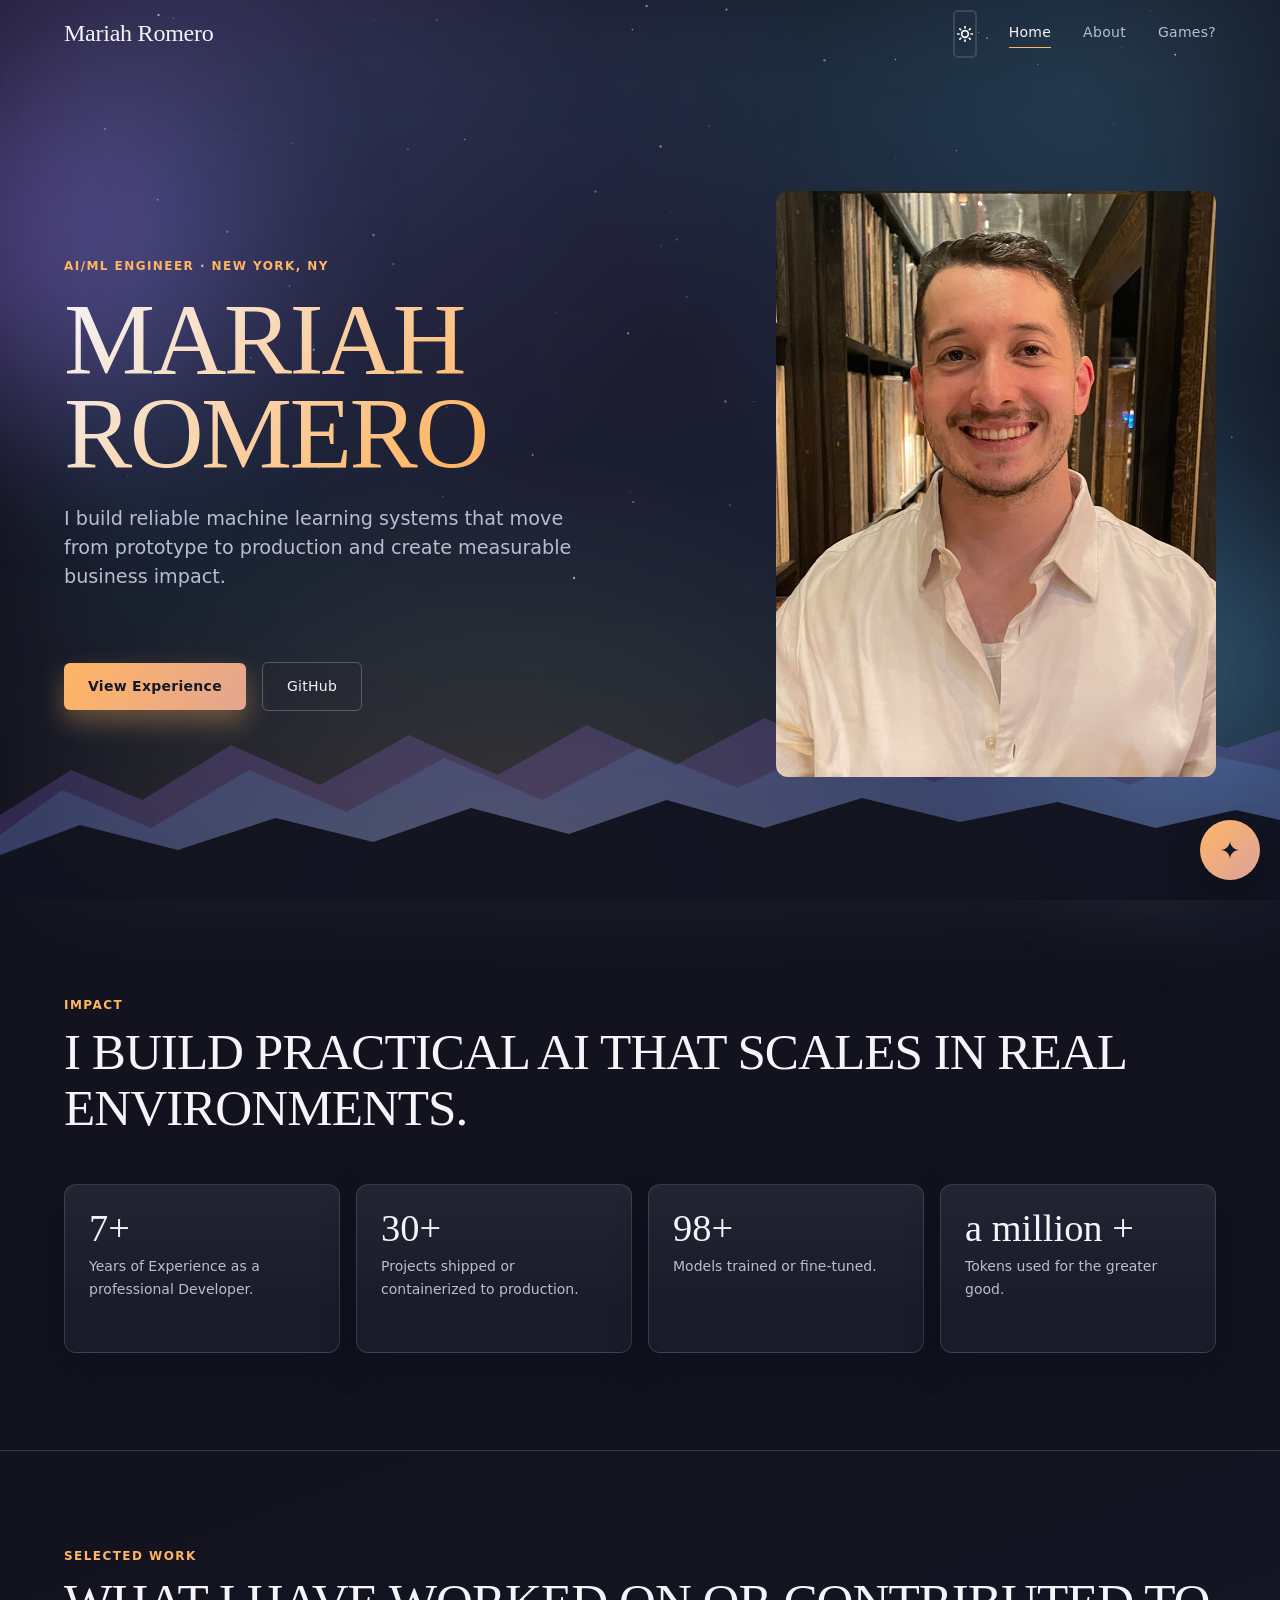
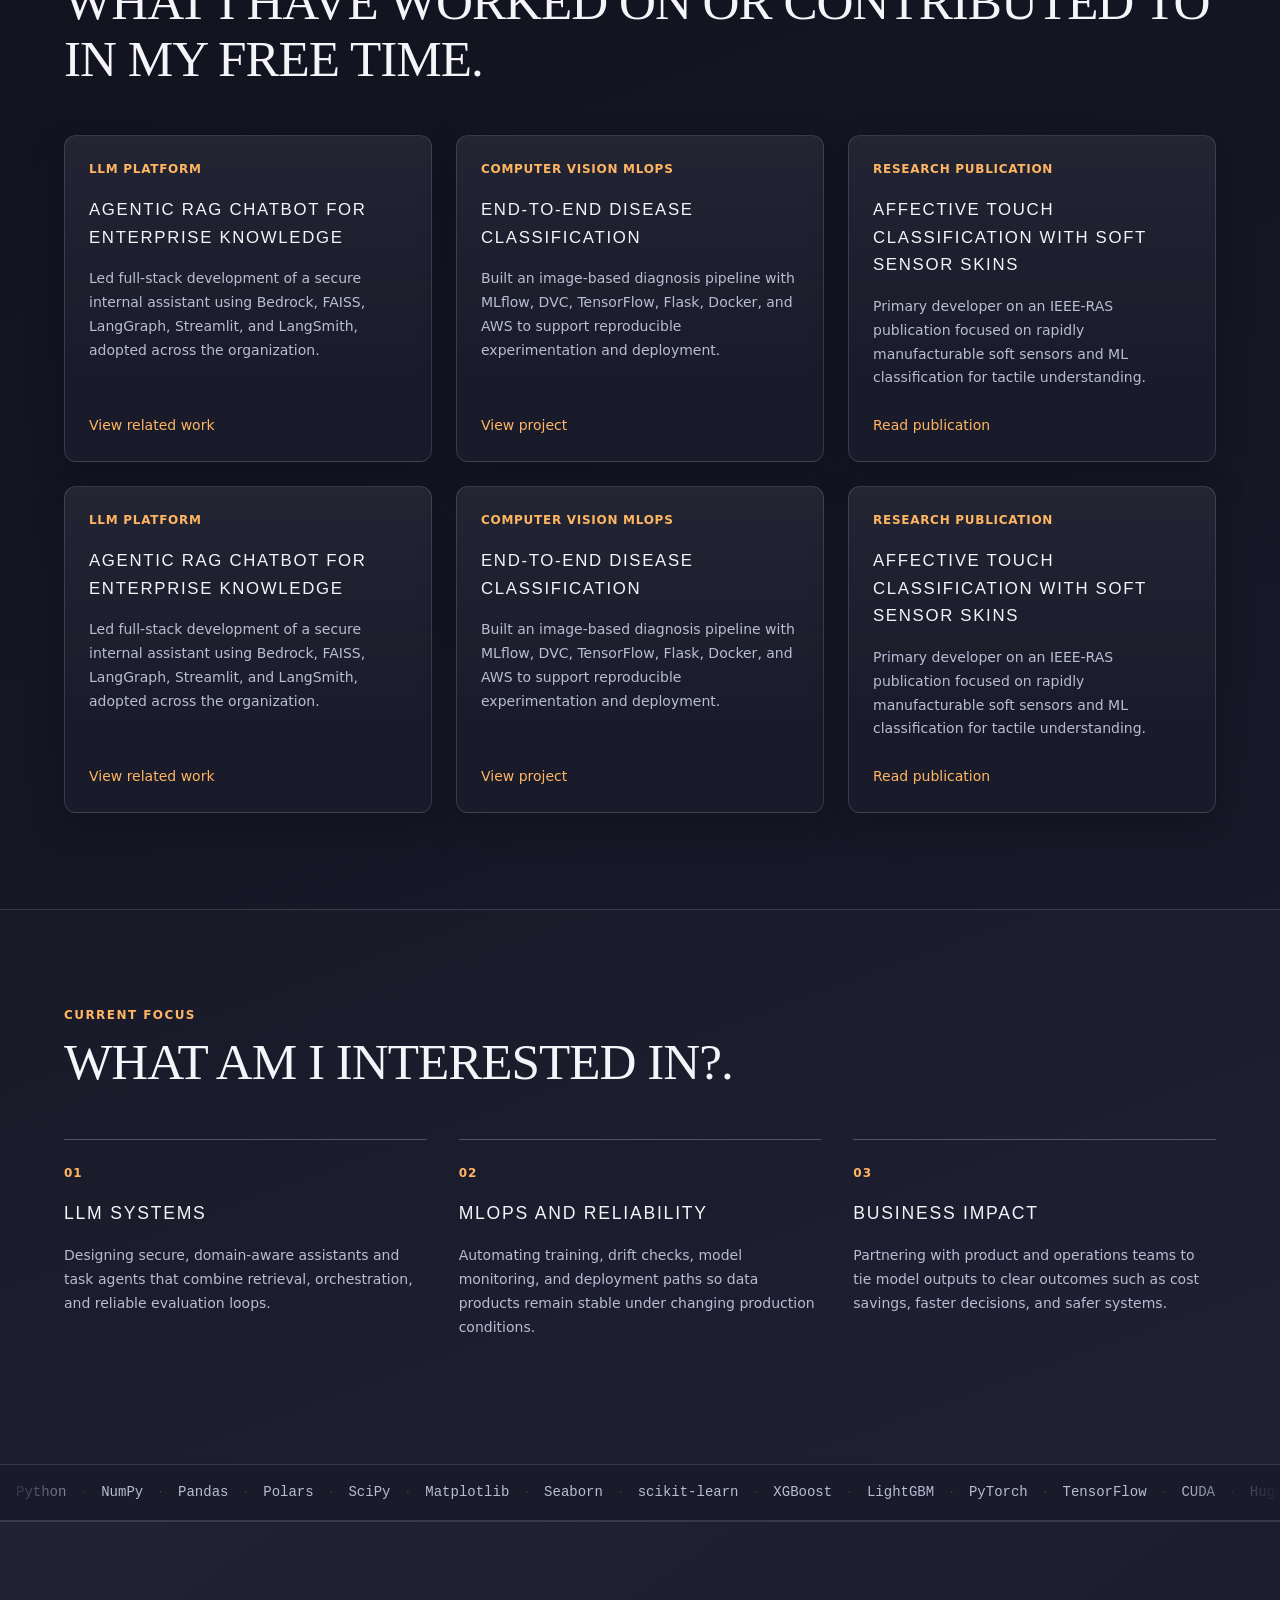
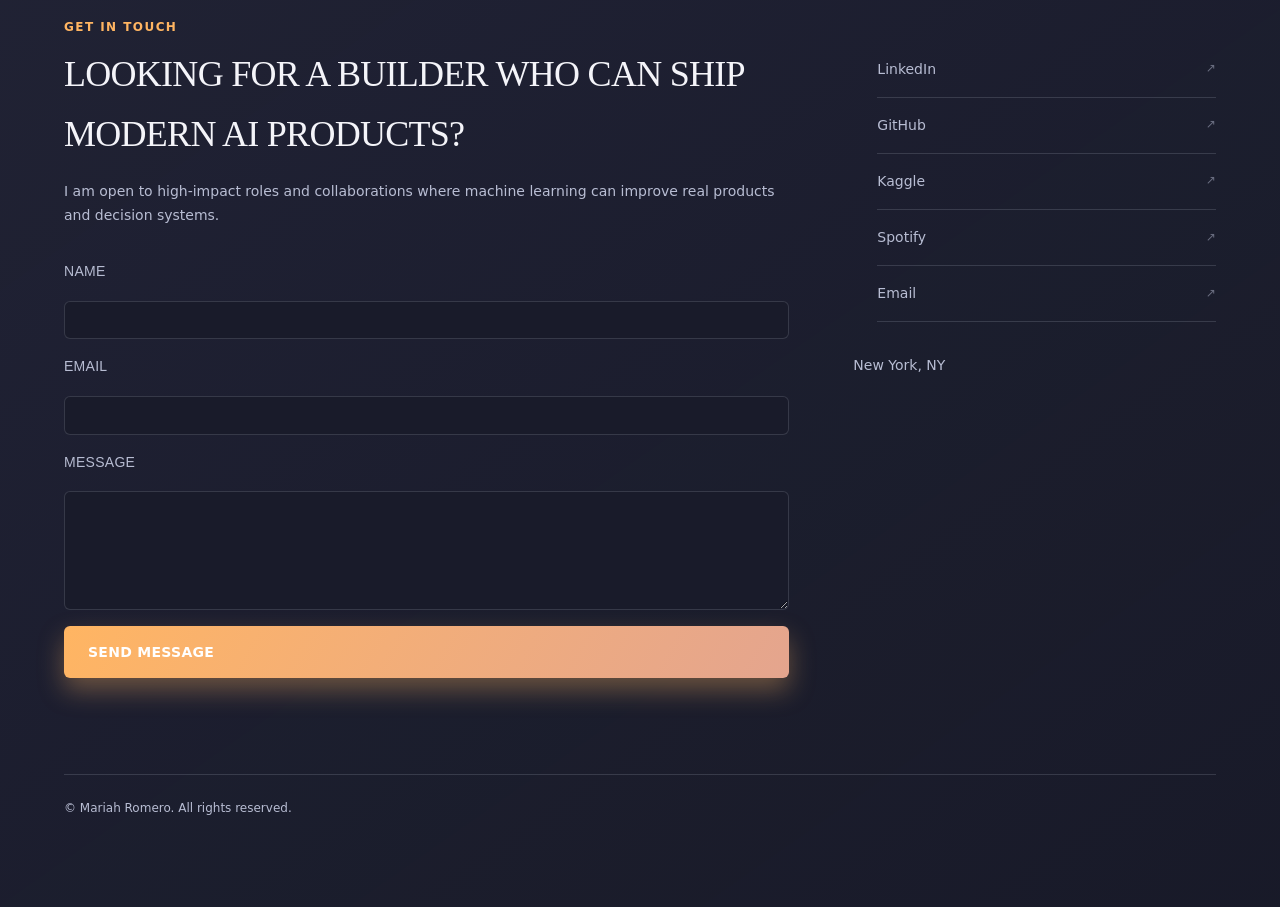
==== commit d3f7fbc6: "changed accent color + transitioned info" ====
--- a/pages/index.html
+++ b/pages/index.html
@@ -5,7 +5,7 @@
 		<meta name="viewport" content="width=device-width, initial-scale=1, user-scalable=no">
 		<meta http-equiv="Content-Security-Policy" content="default-src 'self'; script-src 'self'; style-src 'self' 'unsafe-inline' https://fonts.googleapis.com; font-src 'self' https://fonts.gstatic.com data:; img-src 'self' data:; connect-src 'self' https://*.execute-api.us-east-1.amazonaws.com https://api.web3forms.com; frame-src 'none'; object-src 'none'; base-uri 'self'; form-action https://api.web3forms.com;">
 		<meta name="referrer" content="strict-origin-when-cross-origin">
-		<meta name="description" content="Ricky Martin — AI/ML Engineer with 6+ years building production intelligent systems. Based in New York, NY.">
+		<meta name="description" content="Mariah Romero — AI/ML Engineer with 6+ years building production intelligent systems. Based in New York, NY.">
 		<link rel="icon" type="image/x-icon" href="/images/dolphin.png">
 		<link rel="preconnect" href="https://fonts.googleapis.com">
 		<link rel="preconnect" href="https://fonts.gstatic.com" crossorigin>
@@ -13,7 +13,7 @@
 		<link rel="stylesheet" href="../assets/css/main.css">
 		<link rel="stylesheet" href="../assets/css/design.css">
 		<script src="../assets/js/site.js"></script>
-		<title>Ricky Martin — AI/ML Engineer</title>
+		<title>Mariah Romero — AI/ML Engineer</title>
 	</head>
 
 	<body>
@@ -24,7 +24,7 @@
 		<!-- Navigation -->
 		<header id="nav">
 			<div class="nav__inner">
-				<a class="nav__logo" href="index.html">Ricky Martin</a>
+				<a class="nav__logo" href="index.html">Mariah Romero</a>
 				<button id="theme-toggle" class="theme-toggle" type="button" aria-label="Toggle theme" aria-pressed="false">Theme</button>
 				<nav class="nav__links" aria-label="Main navigation">
 					<a href="index.html" aria-current="page">Home</a>
@@ -51,15 +51,15 @@
 			<section class="hero">
 				<div class="hero__text">
 					<p class="hero__eyebrow">AI/ML Engineer · New York, NY</p>
-					<h1 class="hero__name">Ricky Martin</h1>
+					<h1 class="hero__name">Mariah Romero</h1>
 					<p class="hero__tagline">I build reliable machine learning systems that move from prototype to production and create measurable business impact.</p>
 					<div class="hero__cta">
 						<a class="btn-primary" href="about.html">View Experience</a>
-						<a class="btn-outline" href="https://github.com/RickyMartin-dev" target="_blank" rel="noopener noreferrer">GitHub</a>
+						<a class="btn-outline" href="#" target="_blank" rel="noopener noreferrer">GitHub</a>
 					</div>
 				</div>
 				<div class="hero__photo">
-					<img src="../images/IMG_5181.jpg" alt="Ricky Martin — AI/ML Engineer">
+					<img src="../images/IMG_5181.jpg" alt="Mariah Romero">
 				</div>
 				<div class="hero__mountains" aria-hidden="true">
 					<svg class="mountains-layer mountains-layer--back" viewBox="0 0 1440 230" preserveAspectRatio="none" xmlns="http://www.w3.org/2000/svg">
@@ -109,13 +109,13 @@
 							<span class="project-card__tag">LLM Platform</span>
 							<h3 class="project-card__title">Agentic RAG Chatbot for Enterprise Knowledge</h3>
 							<p class="project-card__desc">Led full-stack development of a secure internal assistant using Bedrock, FAISS, LangGraph, Streamlit, and LangSmith, adopted across the organization.</p>
-							<a target="_blank" rel="noopener noreferrer" href="https://github.com/RickyMartin-dev/Website_AI_Chatbot" class="project-card__link">View related work</a>
+							<a target="_blank" rel="noopener noreferrer" href="#" class="project-card__link">View related work</a>
 						</article>
 						<article class="project-card reveal">
 							<span class="project-card__tag">Computer Vision MLOps</span>
 							<h3 class="project-card__title">End-to-End Disease Classification</h3>
 							<p class="project-card__desc">Built an image-based diagnosis pipeline with MLflow, DVC, TensorFlow, Flask, Docker, and AWS to support reproducible experimentation and deployment.</p>
-							<a target="_blank" rel="noopener noreferrer" href="https://github.com/RickyMartin-dev/End-to-End-CancerClassification" class="project-card__link">View project</a>
+							<a target="_blank" rel="noopener noreferrer" href="#" class="project-card__link">View project</a>
 						</article>
 						<article class="project-card reveal">
 							<span class="project-card__tag">Research Publication</span>
@@ -127,13 +127,13 @@
 							<span class="project-card__tag">LLM Platform</span>
 							<h3 class="project-card__title">Agentic RAG Chatbot for Enterprise Knowledge</h3>
 							<p class="project-card__desc">Led full-stack development of a secure internal assistant using Bedrock, FAISS, LangGraph, Streamlit, and LangSmith, adopted across the organization.</p>
-							<a target="_blank" rel="noopener noreferrer" href="https://github.com/RickyMartin-dev/Website_AI_Chatbot" class="project-card__link">View related work</a>
+							<a target="_blank" rel="noopener noreferrer" href="#" class="project-card__link">View related work</a>
 						</article>
 						<article class="project-card reveal">
 							<span class="project-card__tag">Computer Vision MLOps</span>
 							<h3 class="project-card__title">End-to-End Disease Classification</h3>
 							<p class="project-card__desc">Built an image-based diagnosis pipeline with MLflow, DVC, TensorFlow, Flask, Docker, and AWS to support reproducible experimentation and deployment.</p>
-							<a target="_blank" rel="noopener noreferrer" href="https://github.com/RickyMartin-dev/End-to-End-CancerClassification" class="project-card__link">View project</a>
+							<a target="_blank" rel="noopener noreferrer" href="#" class="project-card__link">View project</a>
 						</article>
 						<article class="project-card reveal">
 							<span class="project-card__tag">Research Publication</span>
@@ -311,16 +311,16 @@
 					</div>
 					<div>
 						<ul class="social-links">
-							<li><a href="https://www.linkedin.com/in/rickylm/" target="_blank" rel="noopener noreferrer"><span>LinkedIn</span><span class="link-arrow">↗</span></a></li>
-							<li><a href="https://github.com/RickyMartin-dev" target="_blank" rel="noopener noreferrer"><span>GitHub</span><span class="link-arrow">↗</span></a></li>
-							<li><a href="https://www.kaggle.com/rickymartindev" target="_blank" rel="noopener noreferrer"><span>Kaggle</span><span class="link-arrow">↗</span></a></li>
+							<li><a href="#" target="_blank" rel="noopener noreferrer"><span>LinkedIn</span><span class="link-arrow">↗</span></a></li>
+							<li><a href="#" target="_blank" rel="noopener noreferrer"><span>GitHub</span><span class="link-arrow">↗</span></a></li>
+							<li><a href="#" target="_blank" rel="noopener noreferrer"><span>Kaggle</span><span class="link-arrow">↗</span></a></li>
 							<li><a href="https://open.spotify.com/artist/7slfeZO9LsJbWgpkIoXBUJ" target="_blank" rel="noopener noreferrer"><span>Spotify</span><span class="link-arrow">↗</span></a></li>
-							<li><a href="mailto:rickylenmartin@gmail.com"><span>Email</span><span class="link-arrow">↗</span></a></li>
+							<li><a href="mailto:#"><span>Email</span><span class="link-arrow">↗</span></a></li>
 						</ul>
 						<p class="footer__location">New York, NY</p>
 					</div>
 				</div>
-				<p class="footer__copy">&copy; Ricky Martin. All rights reserved.</p>
+				<p class="footer__copy">&copy; Mariah Romero. All rights reserved.</p>
 			</div>
 		</footer>
 
@@ -345,7 +345,7 @@
 				</div>
 				<div id="chatbot-messages">
 					<div class="chatbot-message bot-message">
-						<p>Hi! I'm Ricky's AI assistant. How can I help you today? (Please keep in mind chatbot may experience a cold start)</p>
+						<p>Hi! I'm Mariah's AI assistant. How can I help you today? (Please keep in mind chatbot may experience a cold start)</p>
 					</div>
 				</div>
 				<div id="chatbot-input-container">
--- a/assets/css/design.css
+++ b/assets/css/design.css
@@ -61,23 +61,23 @@
 }
 
 html[data-theme="light"] {
-  --c-bg:       #f5f4fa;
-  --c-bg-2:     #efedf8;
-  --c-bg-3:     #e9e6f5;
+  --c-bg:       #fdf6f9;
+  --c-bg-2:     #f9eef4;
+  --c-bg-3:     #f3e6ef;
   --c-cream:    #fefdfd;
   --c-text:     #1f2434;
   --c-text-2:   #5f6477;
-  --c-accent:   #3b82f6;
-  --c-accent-2: #7853df;
-  --c-accent-3: #2d98d1;
+  --c-accent:   #db2777;
+  --c-accent-2: #be185d;
+  --c-accent-3: #f472b6;
   --c-border:   rgba(31, 36, 52, 0.11);
   --c-border-2: rgba(31, 36, 52, 0.2);
-  --shadow-soft: 0 12px 26px rgba(71, 52, 110, 0.08);
-  --shadow-strong: 0 18px 34px rgba(71, 52, 110, 0.12);
+  --shadow-soft: 0 12px 26px rgba(190, 24, 93, 0.08);
+  --shadow-strong: 0 18px 34px rgba(190, 24, 93, 0.12);
   --surface-sheen: linear-gradient(180deg, rgba(255, 255, 255, 0.74) 0%, rgba(255, 255, 255, 0.24) 76%);
-  --page-gradient: radial-gradient(circle at 14% -4%, rgba(120, 83, 223, 0.14), transparent 40%),
-                   radial-gradient(circle at 89% 14%, rgba(45, 152, 209, 0.13), transparent 34%),
-                   radial-gradient(circle at 38% 106%, rgba(59, 130, 246, 0.12), transparent 40%);
+  --page-gradient: radial-gradient(circle at 14% -4%, rgba(219, 39, 119, 0.12), transparent 40%),
+                   radial-gradient(circle at 89% 14%, rgba(244, 114, 182, 0.12), transparent 34%),
+                   radial-gradient(circle at 38% 106%, rgba(190, 24, 93, 0.10), transparent 40%);
 }
 
 /* ----------------------------------------------------------------
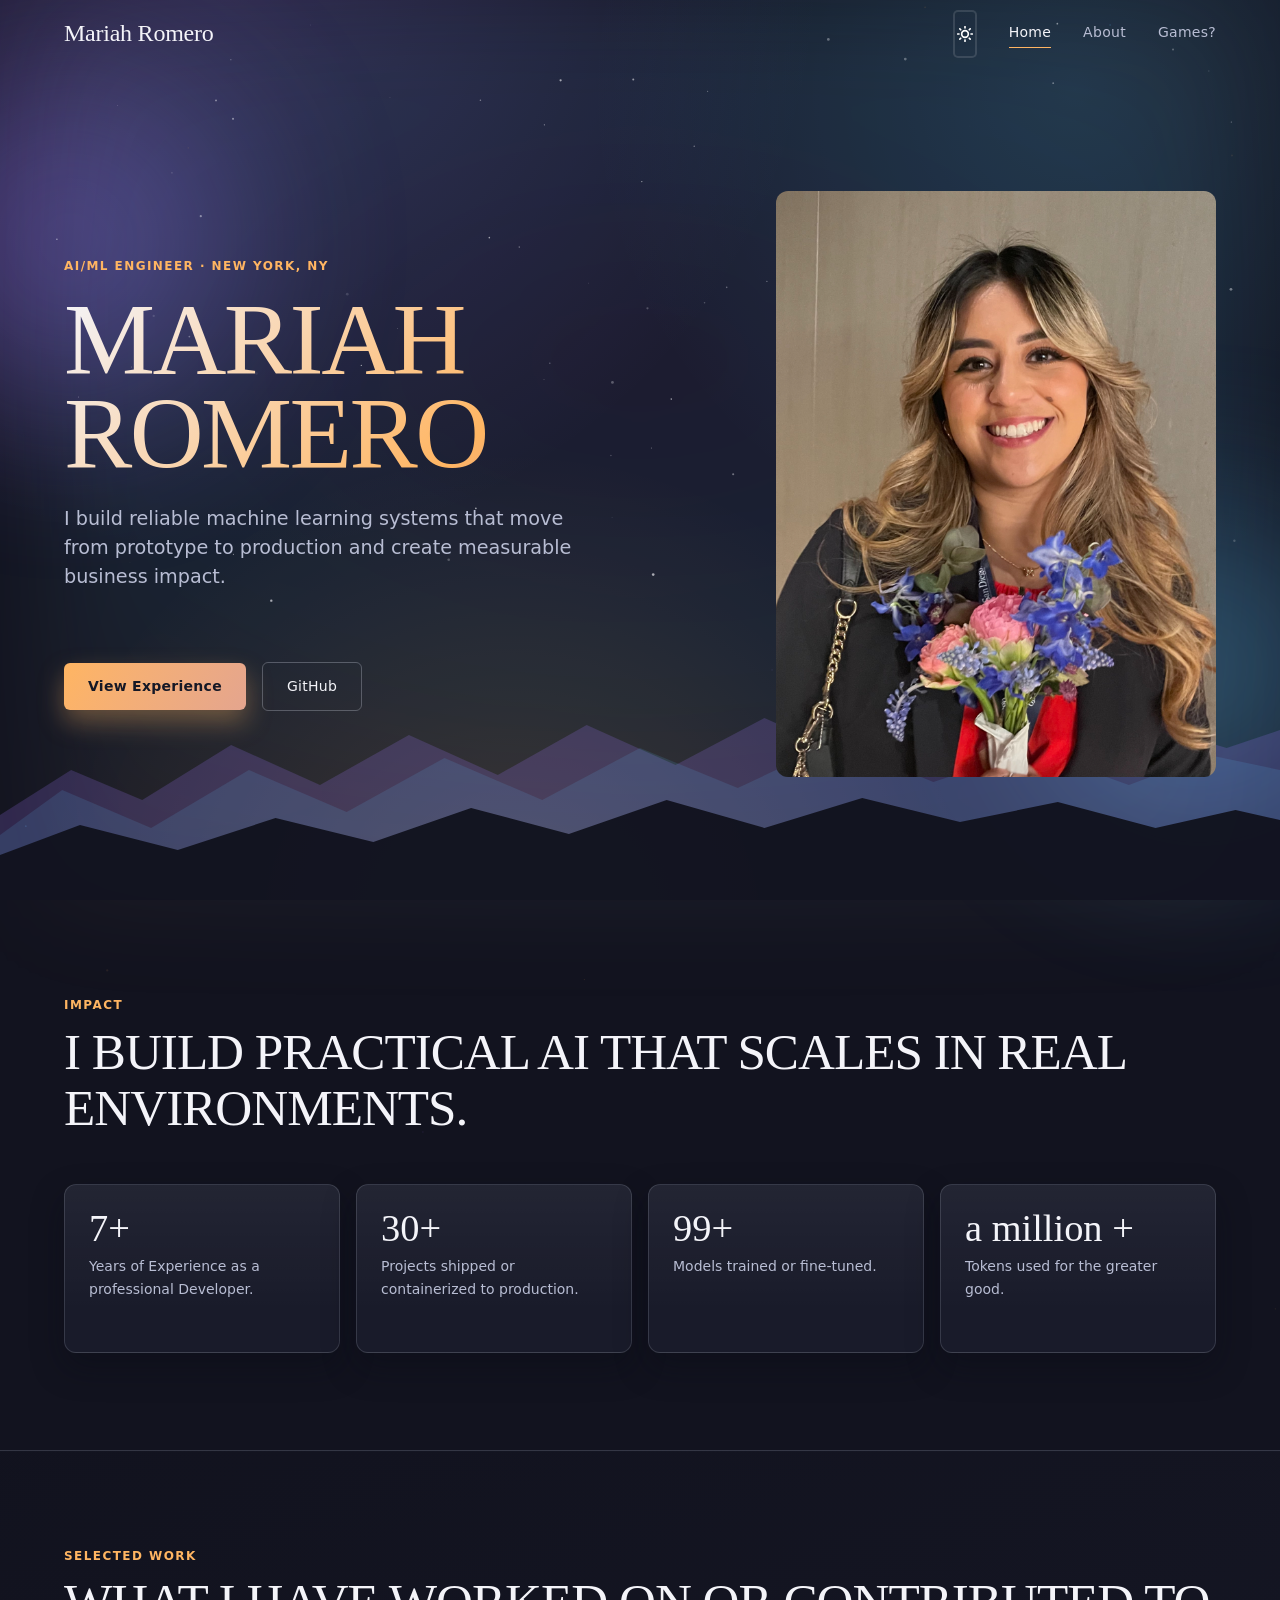
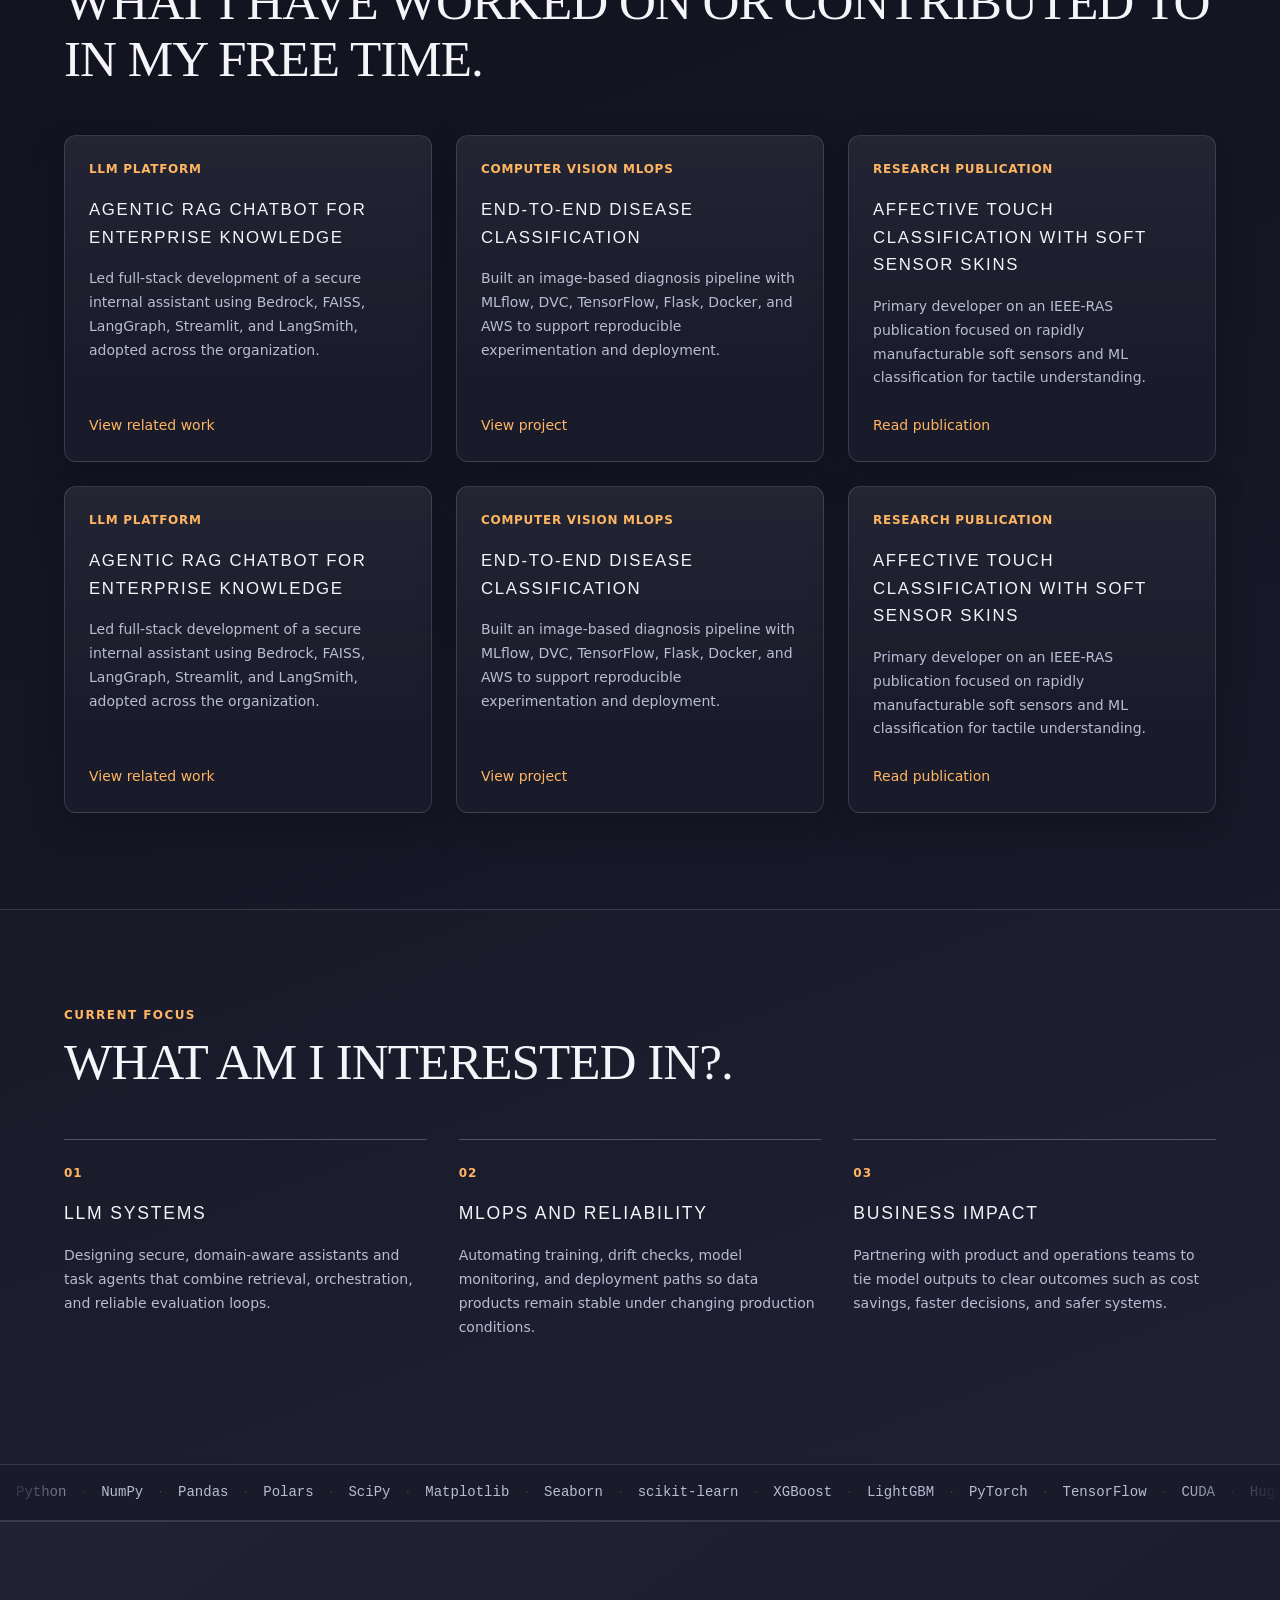
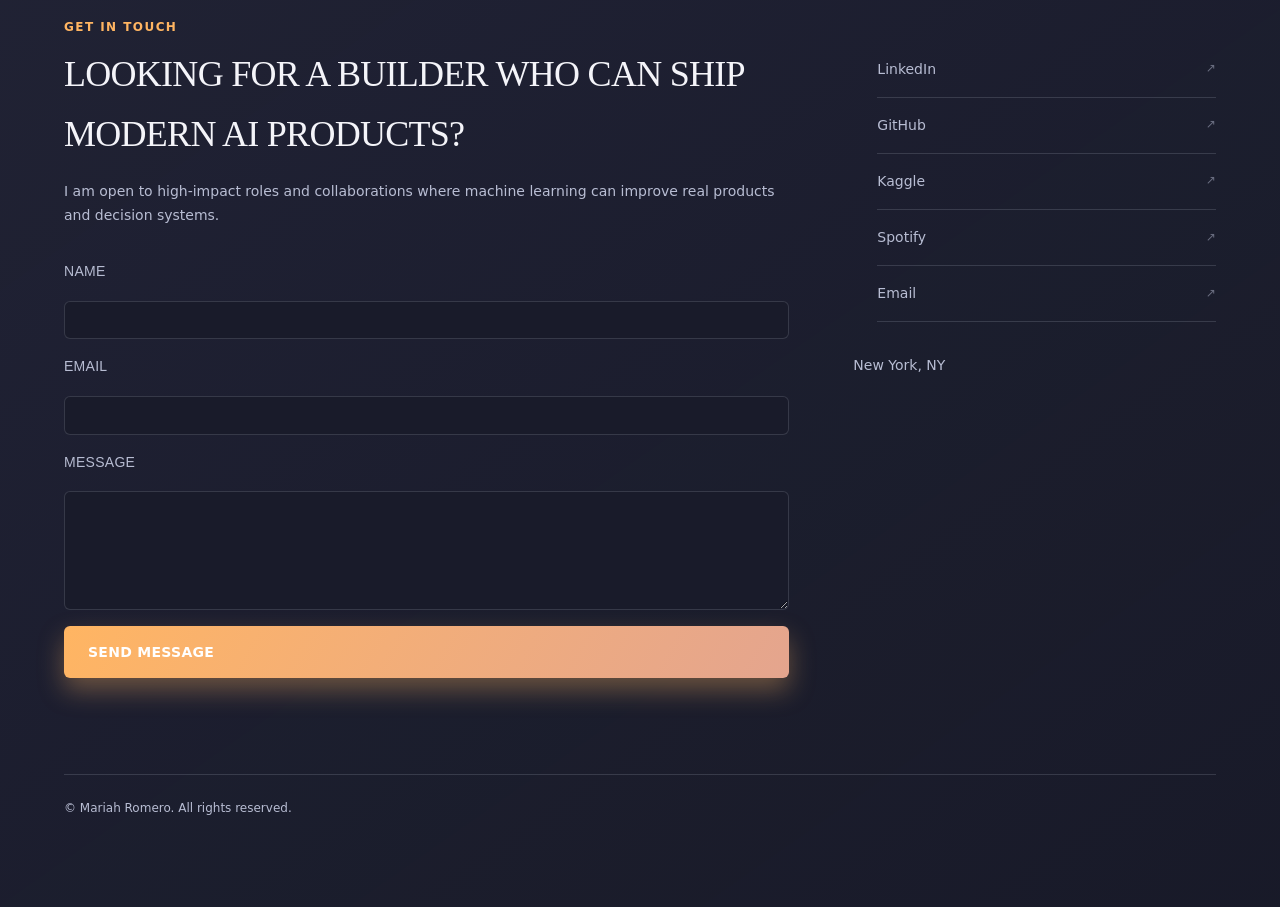
==== commit 865ec072: "commented out chatbot" ====
--- a/pages/index.html
+++ b/pages/index.html
@@ -330,11 +330,11 @@
 			<script src="../assets/js/browser.min.js"></script>
 			<script src="../assets/js/breakpoints.min.js"></script>
 			<script src="../assets/js/util.js"></script>
-			<script src="../assets/js/chatbot.config.js"></script>
-			<script src="../assets/js/chatbot.js"></script>
+			<!-- <script src="../assets/js/chatbot.config.js"></script> -->
+			<!-- <script src="../assets/js/chatbot.js"></script> -->
 
 		<!-- Chatbot Widget -->
-		<div id="chatbot-widget">
+		<!-- <div id="chatbot-widget">
 			<div id="chatbot-button">
 				<svg xmlns="http://www.w3.org/2000/svg" viewBox="0 0 24 24" width="22" height="22" fill="currentColor" aria-hidden="true"><path d="M12 2C12 7.5 7.5 12 2 12C7.5 12 12 16.5 12 22C12 16.5 16.5 12 22 12C16.5 12 12 7.5 12 2Z"/></svg>
 			</div>
@@ -353,7 +353,7 @@
 					<button id="chatbot-send"><i class="fas fa-paper-plane"></i></button>
 				</div>
 			</div>
-		</div>
+		</div> -->
 
 	</body>
 </html>
